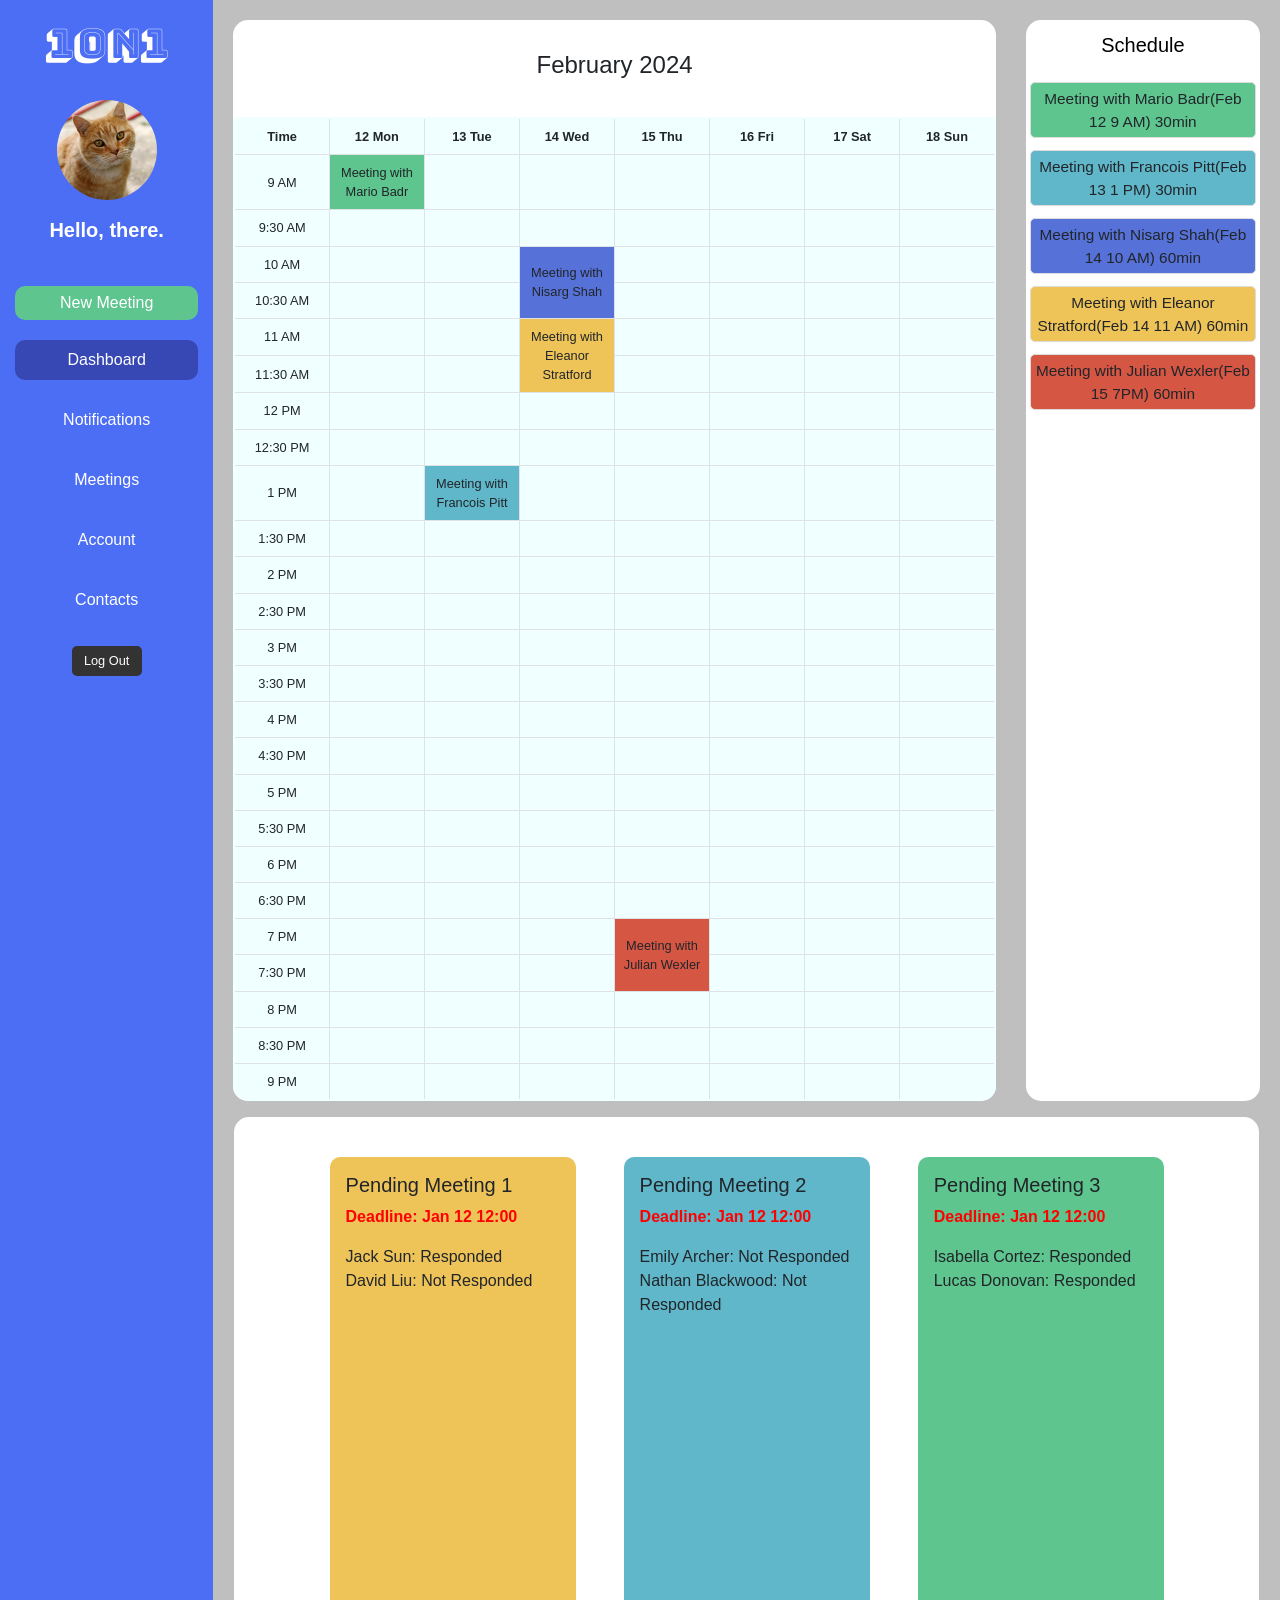
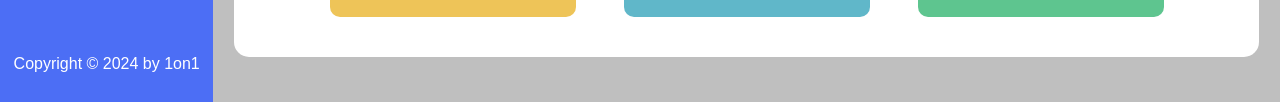
==== index.html @ 02c1569d "delete" ====
<!DOCTYPE html>
<html lang="en">
  <head>
    <meta charset="UTF-8" />
    <meta name="viewport" content="width=device-width, initial-scale=1.0" />
    <title>Dashboard</title>
    <link
      href="https://maxcdn.bootstrapcdn.com/bootstrap/4.5.2/css/bootstrap.min.css"
      rel="stylesheet"
    />
    <link
      rel="stylesheet"
      href="https://stackpath.bootstrapcdn.com/bootstrap/4.5.2/css/bootstrap.min.css"
    />
    <link
      rel="stylesheet"
      href="https://cdnjs.cloudflare.com/ajax/libs/font-awesome/6.0.0-beta3/css/all.min.css"
    />
    <link
      rel="stylesheet"
      href="https://fonts.googleapis.com/css?family=Bungee Shade"
    />
    <link rel="stylesheet" href="style.css" />
  </head>
  <body>
    <nav class="navbar top-bar top-bar-item">
      <div
        class="collapse navbar-collapse top-bar-item d-md-block"
        id="navbarSupportedContent"
      >
        <ul class="navbar-nav mr-auto top-bar-item">
          <li class="nav-item">
            <a class="nav-link top-bar-button toggle-sidebar-button"
              ><i class="fas fa-bars"></i
            ></a>
            <a class="nav-link top-bar-button toggle-schedule-button"
              >Schedule</a
            >
          </li>
        </ul>
      </div>
    </nav>
    <div class="container-fluid">
      <div class="row">
        <nav class="col-md-2 d-none d-md-block sidebar">
          <div class="logo-dashboard">
            <h1>1on1</h1>
          </div>
          <div class="sidebar-header">
            <img src="selva.jpg" alt="Profile" width="100" height="100" />
            <p>Hello, there.</p>
          </div>
          <ul class="nav flex-column">
            <li class="nav-item">
              <a
                class="nav-link new-meeting-btn green-color"
                href="new_meeting.html"
                >New Meeting</a
              >
            </li>
            <li class="nav-item">
              <a class="nav-link active" href="index.html">Dashboard</a>
            </li>
            <li class="nav-item">
              <a class="nav-link" href="notifications.html">Notifications</a>
            </li>
            <li class="nav-item">
              <a class="nav-link" href="meetings.html">Meetings</a>
            </li>
            <li class="nav-item">
              <a class="nav-link" href="account.html">Account</a>
            </li>
            <li class="nav-item">
              <a class="nav-link" href="contacts.html">Contacts</a>
            </li>
            <li class="nav-item">
              <a href="login.html" class="logout-button" role="button"
                >Log Out</a
              >
            </li>
          </ul>

          <footer class="sidebar-footer">
            <p>Copyright &copy; 2024 by 1on1</p>
          </footer>
        </nav>

        <div class="col-md-10 main-content">
          <div class="row flex-nowrap mb-3">
            <div class="col-md-9 col-12 d-flex flex-column">
              <div class="big-box">
                <!-- look here for calendar -->
                <div class="calendar-header mb-3">
                  <h4 id="month-year">February 2024</h4>
                </div>
                <table class="calendar-table">
                  <thead>
                    <tr>
                      <th>Time</th>
                      <th>12 Mon</th>
                      <th>13 Tue</th>
                      <th>14 Wed</th>
                      <th>15 Thu</th>
                      <th>16 Fri</th>
                      <th>17 Sat</th>
                      <th>18 Sun</th>
                    </tr>
                  </thead>
                  <tbody>
                    <tr>
                      <td class="time-cell" time="9 am">9 AM</td>
                      <td class="green-color">Meeting with Mario Badr</td>
                      <td class="e-cell"></td>
                      <td class="e-cell"></td>
                      <td class="e-cell"></td>
                      <td class="e-cell"></td>
                      <td class="e-cell"></td>
                      <td class="e-cell"></td>
                    </tr>
                    <tr>
                      <td class="time-cell" time="9:30 am">9:30 AM</td>
                      <td class="e-cell"></td>
                      <td class="e-cell"></td>
                      <td class="e-cell"></td>
                      <td class="e-cell"></td>
                      <td class="e-cell"></td>
                      <td class="e-cell"></td>
                      <td class="e-cell"></td>
                    </tr>
                    <tr>
                      <td class="time-cell" time="10 am">10 AM</td>
                      <td class="e-cell"></td>
                      <td class="e-cell"></td>
                      <td class="blue-color" rowspan="2">
                        Meeting with Nisarg Shah
                      </td>
                      <td class="e-cell"></td>
                      <td class="e-cell"></td>
                      <td class="e-cell"></td>
                      <td class="e-cell"></td>
                    </tr>
                    <tr>
                      <td class="time-cell" time="10:30 am">10:30 AM</td>
                      <td class="e-cell"></td>
                      <td class="e-cell"></td>
                      <!-- <td class="e-cell"></td> -->
                      <td class="e-cell"></td>
                      <td class="e-cell"></td>
                      <td class="e-cell"></td>
                    </tr>
                    <tr>
                      <td class="time-cell" time="11 am">11 AM</td>
                      <td class="e-cell"></td>
                      <td class="e-cell"></td>
                      <td class="gold-color" rowspan="2">
                        Meeting with Eleanor Stratford
                      </td>
                      <td class="e-cell"></td>
                      <td class="e-cell"></td>
                      <td class="e-cell"></td>
                      <td class="e-cell"></td>
                    </tr>
                    <tr>
                      <td class="time-cell" time="11:30 am">11:30 AM</td>
                      <td class="e-cell"></td>
                      <td class="e-cell"></td>
                      <!-- <td class="e-cell"></td> -->
                      <td class="e-cell"></td>
                      <td class="e-cell"></td>
                      <td class="e-cell"></td>
                      <td class="e-cell"></td>
                    </tr>
                    <tr>
                      <td class="time-cell" time="12 pm">12 PM</td>
                      <td class="e-cell"></td>
                      <td class="e-cell"></td>
                      <td class="e-cell"></td>
                      <td class="e-cell"></td>
                      <td class="e-cell"></td>
                      <td class="e-cell"></td>
                      <td class="e-cell"></td>
                    </tr>
                    <tr>
                      <td class="time-cell" time="12:30 pm">12:30 PM</td>
                      <td class="e-cell"></td>
                      <td class="e-cell"></td>
                      <td class="e-cell"></td>
                      <td class="e-cell"></td>
                      <td class="e-cell"></td>
                      <td class="e-cell"></td>
                      <td class="e-cell"></td>
                    </tr>
                    <tr>
                      <td class="time-cell" time="1 pm">1 PM</td>
                      <td class="e-cell"></td>
                      <td class="cyan-color">Meeting with Francois Pitt</td>
                      <td class="e-cell"></td>
                      <td class="e-cell"></td>
                      <td class="e-cell"></td>
                      <td class="e-cell"></td>
                      <td class="e-cell"></td>
                    </tr>
                    <tr>
                      <td class="time-cell" time="1:30 pm">1:30 PM</td>
                      <td class="e-cell"></td>
                      <td class="e-cell"></td>
                      <td class="e-cell"></td>
                      <td class="e-cell"></td>
                      <td class="e-cell"></td>
                      <td class="e-cell"></td>
                      <td class="e-cell"></td>
                    </tr>
                    <tr>
                      <td class="time-cell" time="2 pm">2 PM</td>
                      <td class="e-cell"></td>
                      <td class="e-cell"></td>
                      <td class="e-cell"></td>
                      <td class="e-cell"></td>
                      <td class="e-cell"></td>
                      <td class="e-cell"></td>
                      <td class="e-cell"></td>
                    </tr>
                    <tr>
                      <td class="time-cell" time="2:30 pm">2:30 PM</td>
                      <td class="e-cell"></td>
                      <td class="e-cell"></td>
                      <td class="e-cell"></td>
                      <td class="e-cell"></td>
                      <td class="e-cell"></td>
                      <td class="e-cell"></td>
                      <td class="e-cell"></td>
                    </tr>
                    <tr>
                      <td class="time-cell" time="3 pm">3 PM</td>
                      <td class="e-cell"></td>
                      <td class="e-cell"></td>
                      <td class="e-cell"></td>
                      <td class="e-cell"></td>
                      <td class="e-cell"></td>
                      <td class="e-cell"></td>
                      <td class="e-cell"></td>
                    </tr>
                    <tr>
                      <td class="time-cell" time="3:30 pm">3:30 PM</td>
                      <td class="e-cell"></td>
                      <td class="e-cell"></td>
                      <td class="e-cell"></td>
                      <td class="e-cell"></td>
                      <td class="e-cell"></td>
                      <td class="e-cell"></td>
                      <td class="e-cell"></td>
                    </tr>
                    <tr>
                      <td class="time-cell" time="4 pm">4 PM</td>
                      <td class="e-cell"></td>
                      <td class="e-cell"></td>
                      <td class="e-cell"></td>
                      <td class="e-cell"></td>
                      <td class="e-cell"></td>
                      <td class="e-cell"></td>
                      <td class="e-cell"></td>
                    </tr>
                    <tr>
                      <td class="time-cell" time="4:30 pm">4:30 PM</td>
                      <td class="e-cell"></td>
                      <td class="e-cell"></td>
                      <td class="e-cell"></td>
                      <td class="e-cell"></td>
                      <td class="e-cell"></td>
                      <td class="e-cell"></td>
                      <td class="e-cell"></td>
                    </tr>
                    <tr>
                      <td class="time-cell" time="5 pm">5 PM</td>
                      <td class="e-cell"></td>
                      <td class="e-cell"></td>
                      <td class="e-cell"></td>
                      <td class="e-cell"></td>
                      <td class="e-cell"></td>
                      <td class="e-cell"></td>
                      <td class="e-cell"></td>
                    </tr>
                    <tr>
                      <td class="time-cell" time="5:30 pm">5:30 PM</td>
                      <td class="e-cell"></td>
                      <td class="e-cell"></td>
                      <td class="e-cell"></td>
                      <td class="e-cell"></td>
                      <td class="e-cell"></td>
                      <td class="e-cell"></td>
                      <td class="e-cell"></td>
                    </tr>
                    <tr>
                      <td class="time-cell" time="6 pm">6 PM</td>
                      <td class="e-cell"></td>
                      <td class="e-cell"></td>
                      <td class="e-cell"></td>
                      <td class="e-cell"></td>
                      <td class="e-cell"></td>
                      <td class="e-cell"></td>
                      <td class="e-cell"></td>
                    </tr>
                    <tr>
                      <td class="time-cell" time="6:30 pm">6:30 PM</td>
                      <td class="e-cell"></td>
                      <td class="e-cell"></td>
                      <td class="e-cell"></td>
                      <td class="e-cell"></td>
                      <td class="e-cell"></td>
                      <td class="e-cell"></td>
                      <td class="e-cell"></td>
                    </tr>
                    <tr>
                      <td class="time-cell" time="7 pm">7 PM</td>
                      <td class="e-cell"></td>
                      <td class="e-cell"></td>
                      <td class="e-cell"></td>
                      <td class="red-color" rowspan="2">
                        Meeting with Julian Wexler
                      </td>
                      <td class="e-cell"></td>
                      <td class="e-cell"></td>
                      <td class="e-cell"></td>
                    </tr>
                    <tr>
                      <td class="time-cell" time="7:30 pm">7:30 PM</td>
                      <td class="e-cell"></td>
                      <td class="e-cell"></td>
                      <td class="e-cell"></td>
                      <!-- <td class="e-cell"></td> -->
                      <td class="e-cell"></td>
                      <td class="e-cell"></td>
                      <td class="e-cell"></td>
                    </tr>
                    <tr>
                      <td class="time-cell" time="8 pm">8 PM</td>
                      <td class="e-cell"></td>
                      <td class="e-cell"></td>
                      <td class="e-cell"></td>
                      <td class="e-cell"></td>
                      <td class="e-cell"></td>
                      <td class="e-cell"></td>
                      <td class="e-cell"></td>
                    </tr>
                    <tr>
                      <td class="time-cell" time="8:30 pm">8:30 PM</td>
                      <td class="e-cell"></td>
                      <td class="e-cell"></td>
                      <td class="e-cell"></td>
                      <td class="e-cell"></td>
                      <td class="e-cell"></td>
                      <td class="e-cell"></td>
                      <td class="e-cell"></td>
                    </tr>
                    <tr>
                      <td class="time-cell" time="9 pm">9 PM</td>
                      <td class="e-cell"></td>
                      <td class="e-cell"></td>
                      <td class="e-cell"></td>
                      <td class="e-cell"></td>
                      <td class="e-cell"></td>
                      <td class="e-cell"></td>
                      <td class="e-cell"></td>
                    </tr>
                  </tbody>
                </table>
              </div>
            </div>

            <div class="col-md-3 d-flex flex-column">
              <div class="schedule h-100">
                <div class="schedule-title">Schedule</div>
                <div class="event-container">
                  <div class="event green-color" mb-3 mt-3>
                    Meeting with Mario Badr(Feb 12 9 AM) 30min
                  </div>
                  <div class="event cyan-color" mb-3 mt-3>
                    Meeting with Francois Pitt(Feb 13 1 PM) 30min
                  </div>
                  <div class="event blue-color" mb-3 mt-3>
                    Meeting with Nisarg Shah(Feb 14 10 AM) 60min
                  </div>
                  <div class="event gold-color" mb-3 mt-3>
                    Meeting with Eleanor Stratford(Feb 14 11 AM) 60min
                  </div>
                  <div class="event red-color" mb-3 mt-3>
                    Meeting with Julian Wexler(Feb 15 7PM) 60min
                  </div>
                </div>
              </div>
            </div>
          </div>

          <div class="row">
            <div class="pending-meetings">
              <div class="row">
                <div class="col meeting gold-color" mb-3 mt-3>
                  <h5>Pending Meeting 1</h5>
                  <p class="ddl">Deadline: Jan 12 12:00</p>
                  <ul>
                    <li>Jack Sun: Responded</li>
                    <li>David Liu: Not Responded</li>
                  </ul>
                </div>
                <div class="col meeting cyan-color" mb-3 mt-3>
                  <h5>Pending Meeting 2</h5>
                  <p class="ddl">Deadline: Jan 12 12:00</p>
                  <ul>
                    <li>Emily Archer: Not Responded</li>
                    <li>Nathan Blackwood: Not Responded</li>
                  </ul>
                </div>
                <div class="col meeting green-color" mb-3 mt-3>
                  <h5>Pending Meeting 3</h5>
                  <p class="ddl">Deadline: Jan 12 12:00</p>
                  <ul>
                    <li>Isabella Cortez: Responded</li>
                    <li>Lucas Donovan: Responded</li>
                  </ul>
                </div>
              </div>
            </div>
          </div>
        </div>
      </div>
    </div>

    <script src="https://code.jquery.com/jquery-3.5.1.slim.min.js"></script>
    <script src="https://cdn.jsdelivr.net/npm/@popperjs/core@2.9.2/dist/umd/popper.min.js"></script>
    <script src="https://maxcdn.bootstrapcdn.com/bootstrap/4.5.2/js/bootstrap.min.js"></script>

    <script>
      $(document).ready(function () {
        $(".toggle-sidebar-button").click(function () {
          $(".sidebar").toggleClass("active");
          if ($(".schedule").hasClass("active")) {
            $(".schedule").removeClass("active");
          }
        });

        $(".toggle-schedule-button").click(function () {
          $(".schedule").toggleClass("active");
          if ($(".sidebar").hasClass("active")) {
            $(".sidebar").removeClass("active");
          }
        });
      });
    </script>
  </body>
</html>
---- style.css ----
body {
  padding-top: 0;
  margin: 0;
  height: 100%;
}

.container-fluid .row {
  height: 100%;
}

.sidebar {
  background-color: #4c6ef5;
  padding: 1.25rem 0;
  color: white;
  min-height: 100vh;
}

.custom-bg{
  background-color: #bfbfbf;
}

.top-bar {
  background-color: #4c6ef5 !important;
  position: fixed;
  top: 0;
  width: 100%;
  height: 40px;
  padding-top: 5px;
  z-index: 10000;
 overflow: unset !important;
}

h4{
  margin:1rem;
}


/* Apply similar styles to top-bar buttons */
.top-bar-button{
  float: left !important;
  color: white !important; /* Match text color */
  background-color: #4c6ef5; /* Match sidebar button background color */
  padding: 0.3125rem 1.25rem; /* Adjust padding to match sidebar */
  margin-right: 1.25rem; /* Provide some margin around the buttons */
  border-radius: 0.625rem; /* Match the border-radius for rounded corners */
  text-decoration: none; /* Remove underline from links */
  display: inline-block; /* Needed to apply padding and margin correctly */
}

.top-bar-button:hover{
  background-color: #6579f5; /* Slightly lighter color on hover, similar to sidebar behavior */
  text-decoration: none; /* Ensure no underline on hover */
}

.fa-bars {
  color: white;
  font-size: 20px !important;
}

.sidebar .nav-link {
  color: white;
  margin: 0.625rem 0.9375rem;
  border-radius: 0.625rem;
}

.sidebar .nav-link:hover {
  background-color: #6579f5;
}

.active {
  background-color: #3748b5;
}

.logo-dashboard {
  text-align: center;
  font-family: "Bungee Shade";

  margin-bottom: 2rem;
}

.logo {
  text-align: center;
  font-family: "Bungee Shade";
  margin-top: 3rem;
  margin-bottom: 3rem;
}

.container {
  margin-top: 5rem;
}

.sidebar-header {
  text-align: center;
  padding-bottom: 0.9375rem;
  font-size: 1.25rem;
  font-weight: bold;
  color: #ffffff !important;
}

.sidebar img {
  border-radius: 50%;
  margin-bottom: 0.9375rem;
}

.logout-button {
  background-color: #333;
  color: white;
  border: none;
  padding: 0.2rem 0.5rem;
  border-radius: 0.3125rem;
  font-size: 0.8rem;
  text-align: center;
  width: 70px;
  height: 30px;
  display: flex;
  justify-content: center;
  align-items: center;
  margin: 1rem auto 0 auto;
}

.nav-item {
  text-align: center;
}

.sidebar .nav {
  flex-grow: 1;
  display: flex;
  flex-direction: column;
}

.sidebar-footer {
  position: absolute;
  bottom: 0;
  left: 0;
  width: 100%;
  text-align: center;
  padding: 0.625rem 0;
  background-color: #4c6ef5;
}

.new-meeting-btn {
  display: flex;
  justify-content: center;
  align-items: center;
  color: black;
  padding: 0.3125rem 1.25rem;
  border-radius: 1.25rem;
  text-decoration: none;
}

.main-content {
  background-color: #bfbfbf;
  padding: 1.25rem;
  display: flex;
  flex-direction: column;
  align-items: stretch;
  min-height: 0;
}

.big-box {
  background-color: white;
  flex-grow: 1;
  flex-direction: column;
  border-radius: 0.9375rem;
  align-items: center;
  display: flex;
  overflow-y: auto;
  justify-content: center;
}
/*  */
.calendar-table th,
.calendar-table td {
  text-align: center;
  border: 1px solid #dee2e6;
  padding: 8px;
  cursor: pointer;
  word-wrap: break-word;
  font-size: 80%;
}

.calendar-table {
  border: 2px solid #000000; /* Adjust the color and thickness as needed */
  border-radius: 0.25rem; /* Adjust the corner radius as needed */
  margin-top: 5px; /* This adds space above the calendar */
  overflow: hidden; /* This ensures the rounded corners are respected by child elements */
  table-layout: fixed;
  width: 100%;
  background-color: azure;
}

.calendar-header {
  padding-top: 15px; /* Add some padding inside the header */
  border-radius: 0.25rem; /* Adjust the corner radius as needed */
  display: flex;
  justify-content: space-between;
  align-items: center;
}

.schedule {
  background-color: white;
  border-radius: 0.9375rem;
}

.suggest{
  background-color: black;
  border-radius: 0.9375rem;
}


.account {
  width: 100%;
  height: 100%;
  background-color: white;
  border-radius: 0.9375rem;
}

.form-group-pic {
  display: flex; /* Use flexbox to align items */
  flex-direction: column; /* Stack them vertically */
  align-items: center; /* Center-align the flex items */
  justify-content: center; /* Center-align the flex container */
  margin: auto; /* Center the entire container */
  width: 100%; /* Use the full width to center content within the parent */
}

.profile-pic {
  width: 300px; /* Set the width of the image */
  height: 300px; /* Set the height of the image */
  border-radius: 50%; /* Make it round */
  margin-bottom: 1rem; /* Add some space below the image */
  object-fit: cover; /* Ensure the image covers the area without stretching */
}

.profile-pic-label {
  position: relative;
  display: inline-block;
  cursor: pointer;
}

.profile-pic-label:hover .profile-pic {
  opacity: 0.5; /* Dim the image on hover */
}

.change-text {
  position: absolute;
  top: 50%;
  left: 50%;
  transform: translate(-50%, -50%);
  color: white;
  visibility: hidden;
  opacity: 0;
  transition: opacity 0.2s, visibility 0.2s;
}

.profile-pic-label:hover .change-text {
  visibility: visible;
  opacity: 1;
}

.d-none {
  display: none; /* Hide the file input */
}

.card {
  border-radius: 0.9375rem;
  cursor: pointer;
}

.rounded {
  border-radius: 0.9375rem;
}

.pending-meetings {
  height: 60vh;

  background-color: white;
  margin: 0 1rem 1.5625rem 1rem;
  border-radius: 0.9375rem;
  display: flex;
  flex-grow: 1;
  flex-wrap: wrap;
  justify-content: space-around;
  padding: 1rem;
  gap: 1rem;
}

.event {
  font-size: clamp(12px, 1.2vw, 20px);
  background-color: green;
  margin: 0.75rem 0.25rem;
  padding: 0.25rem;
  text-align: center;
  border: 0.1rem solid #ddd;
  border-radius: 5px;
  flex-grow: 1;
  max-height: 20%;
}

.schedule-title {
  text-align: center;
  font-size: 1.25rem;
  padding: 10px;
  color: black;
  border-top-left-radius: 5px;
  border-top-right-radius: 5px;
}

.meeting {
  display: inline-block;
  margin: 1.5rem 1.5rem 1.5rem 1.5rem;
  padding: 1rem;
  border-radius: 10px;
}

.meeting ul {
  list-style-type: none;
  padding: 0;
  margin: 0;
}

.meeting ul li {
  font-size: 16px;
  padding: 0;
  margin: 0;
}

.meeting h5 {
  margin-top: 0;
}

.fa-eye {
  margin-top: 0.25rem;
  margin-right: 0.25rem;
}

.ddl {
  color: red;
  font-weight: bold;
}

.green-color {
  background-color: #5ec58f;
}

.cyan-color {
  background-color: #60b7c9;
}

.blue-color {
  background-color: #5672d8;
}

.gold-color {
  background-color: #eec458;
}

.red-color {
  background-color: #d65644;
}

@media (min-width: 768px) {
  .toggle-schedule-button {
    display: none !important;
  }
  .top-bar-item {
    display: none !important;
  }
}
@media (max-width: 767px) {
  .pending-meetings {
    min-height: 600px;
  }
}

@media (max-width: 767px) {
  body {
    padding-top: 40px;
  }

  .sidebar.active {
    display: block !important; /* Show the sidebar */
    position: fixed; /* Position fixed to stay in place during scroll */
    top: 0;
    left: 0;
    width: 100%; /* Full width */
    height: 100%; /* Full screen height */
    overflow-y: auto; /* Enable scrolling */
    background-color: #4c6ef5; /* Sidebar background color */
    z-index: 1001; /* Ensure it's above other content */
    padding-top: 40px; /* Adjust based on your top bar height */
  }

  .top-bar-item {
    display: flex !important;
  }

  .sidebar {
    display: none;
    top: 0;
    left: 0;
    width: 100%;
    height: 100%;
    background-color: rgba(0, 0, 0);
    z-index: 1001;
    justify-content: center;
    align-items: center;
    max-width: 100%;
    max-height: 100%;
  }

  .schedule {
    display: none;
    position: fixed;
    top: 0;
    left: 0;
    width: 100%;
    height: 100%;
    background-color: rgba(0, 0, 0, 0.8);
    z-index: 1000;
    justify-content: center !important;
    align-items: center;
    max-width: 100%;
    max-height: 80%;
  }

  .schedule.active {
    display: flex !important;
  }

  .pending-meetings {
    width: 100%;
    margin-left: 0;
    margin-right: 0;
  }

  .toggle-schedule-button {
    display: flex !important;
  }
  .schedule-title {
    display: none;
  }
  .pending-meetings {
    flex-direction: column;
    align-items: stretch;
  }
  .meeting {
    max-width: calc(75% - 2rem);
    margin: 0.75rem;
  }
  .event {
    font-size: 3.5vw;
  }
}
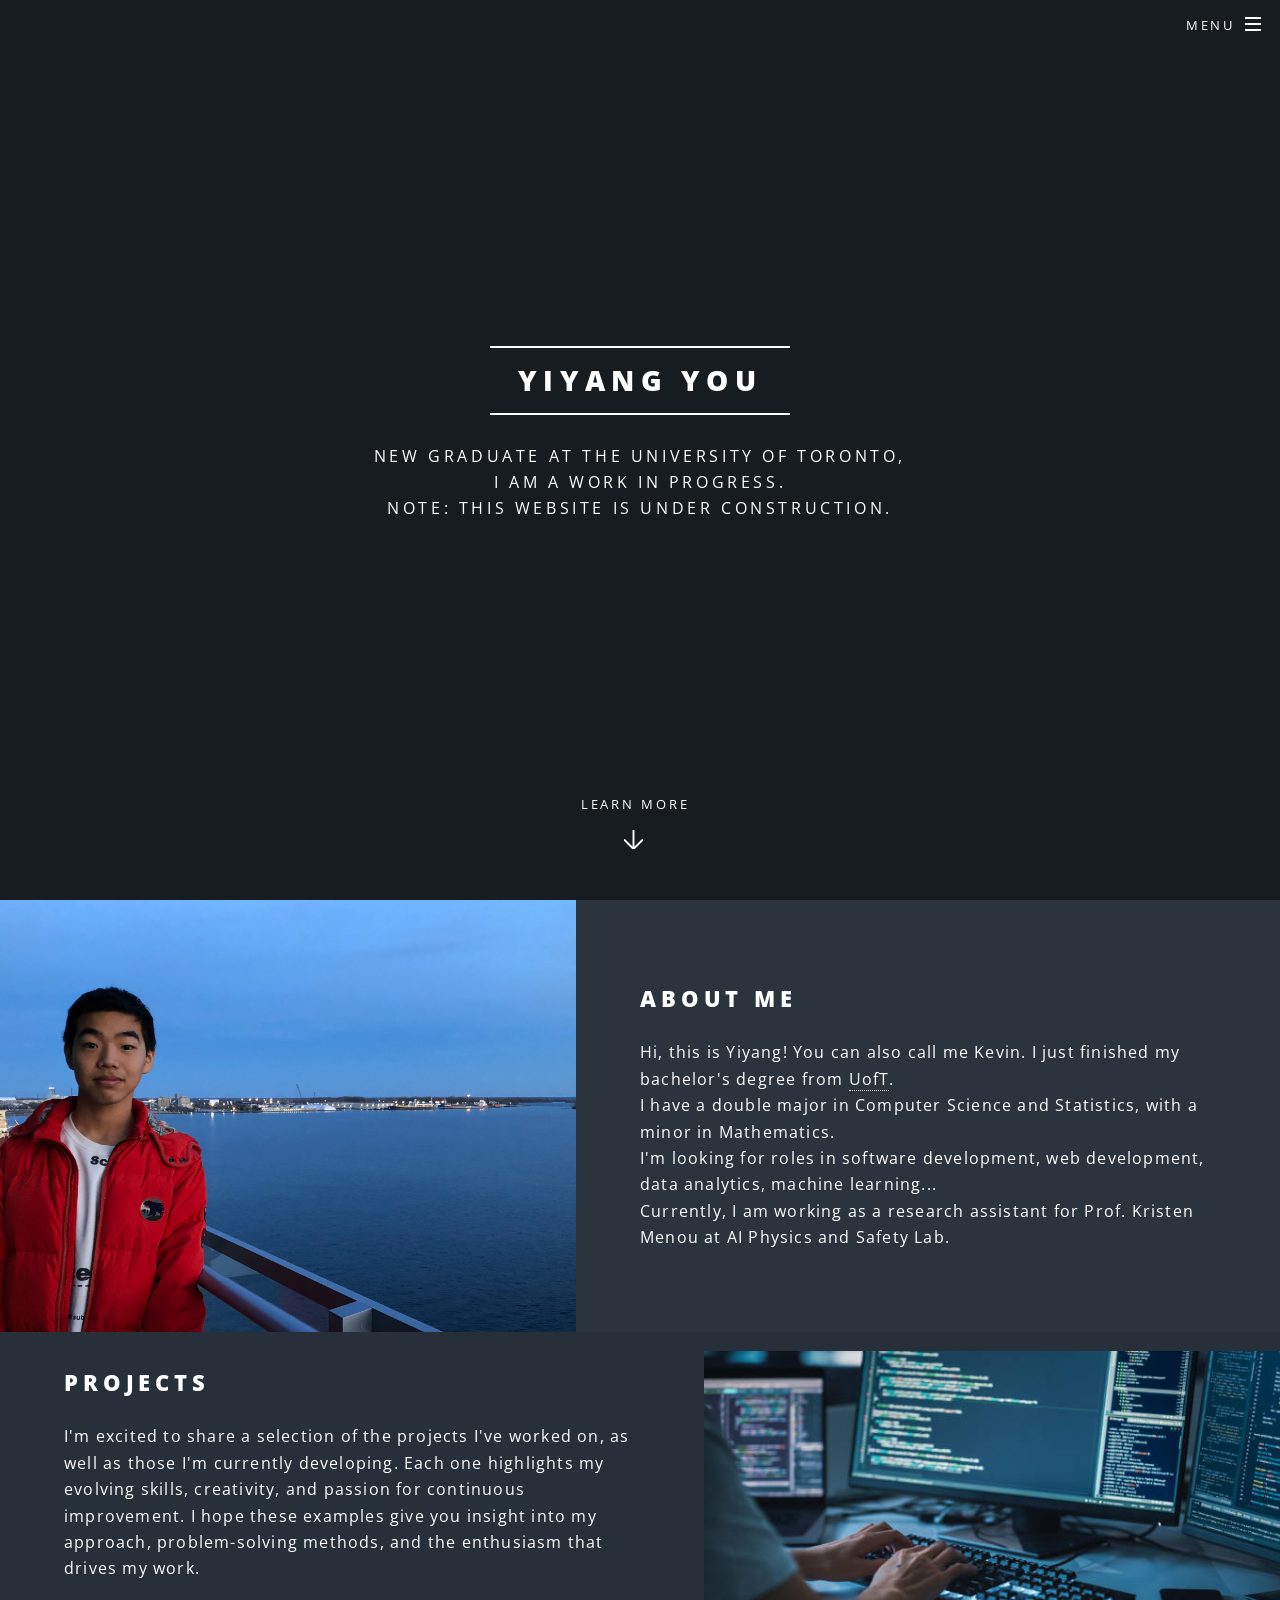
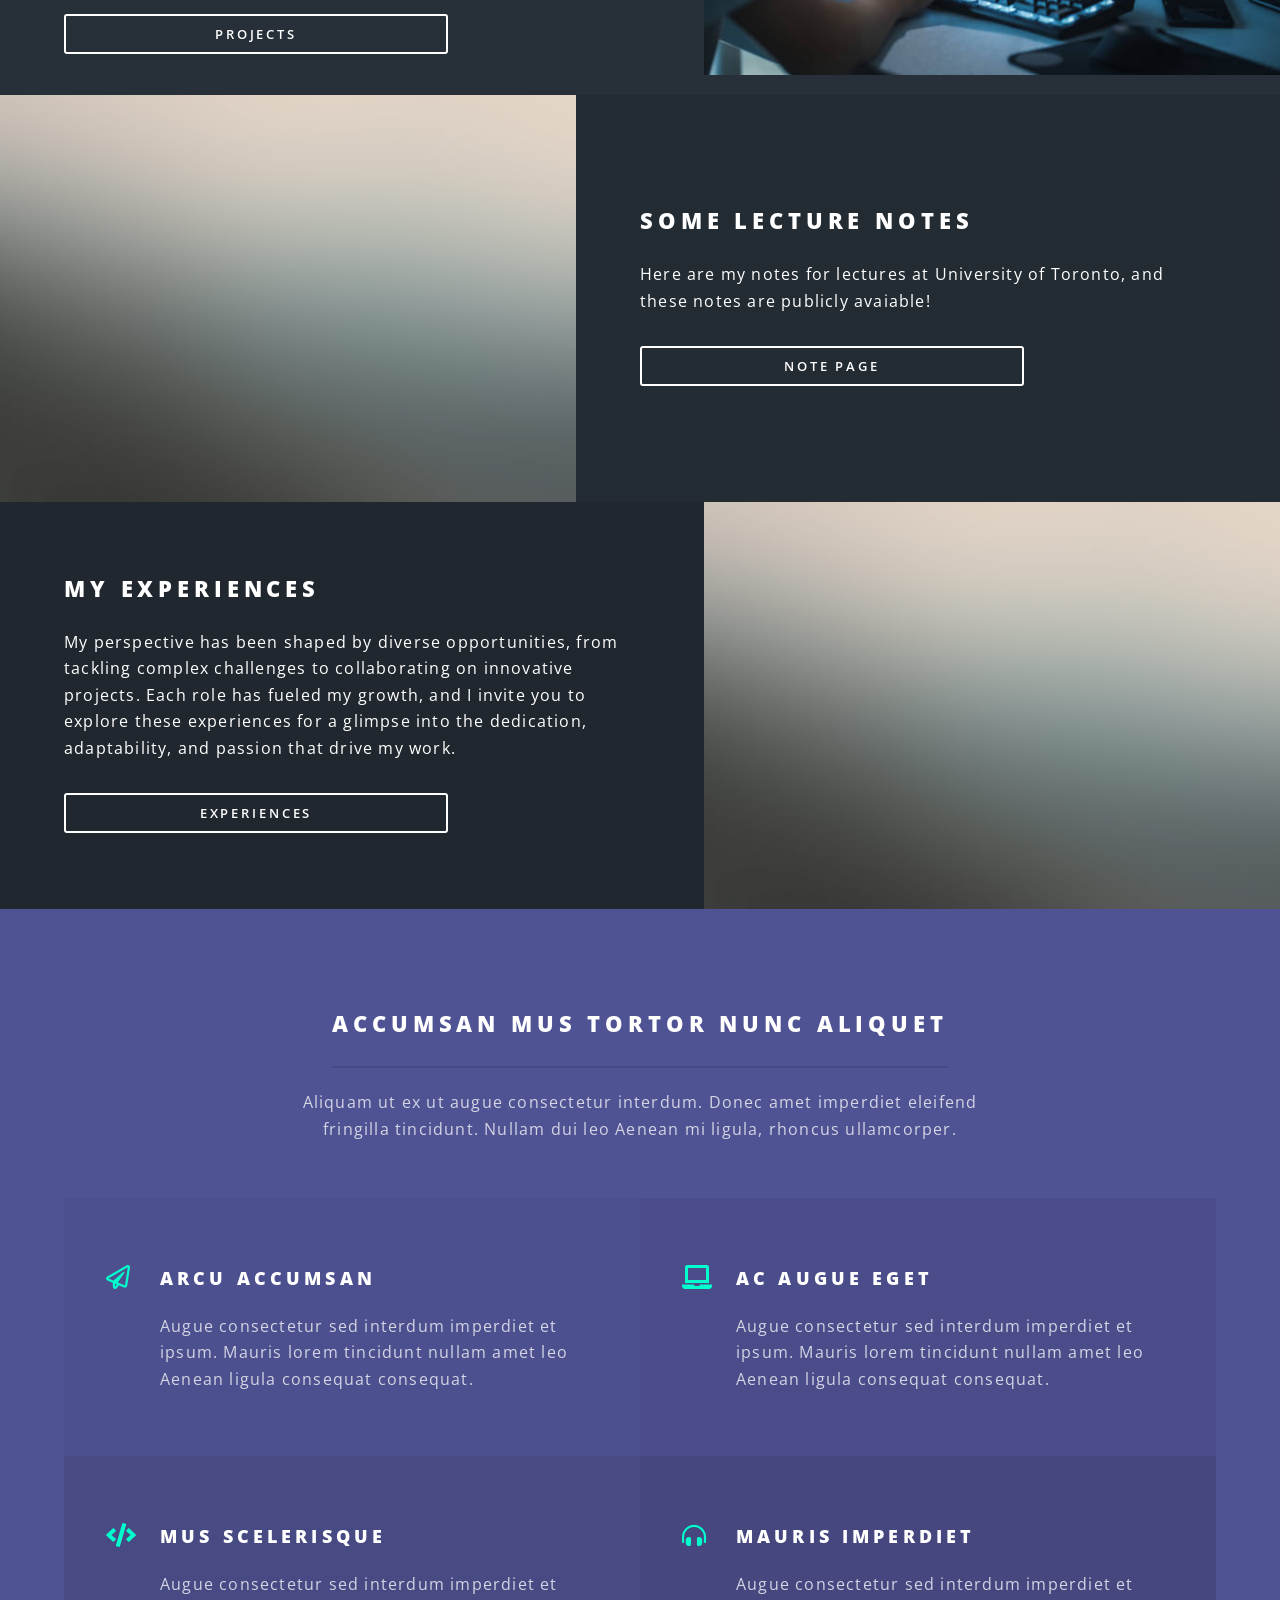
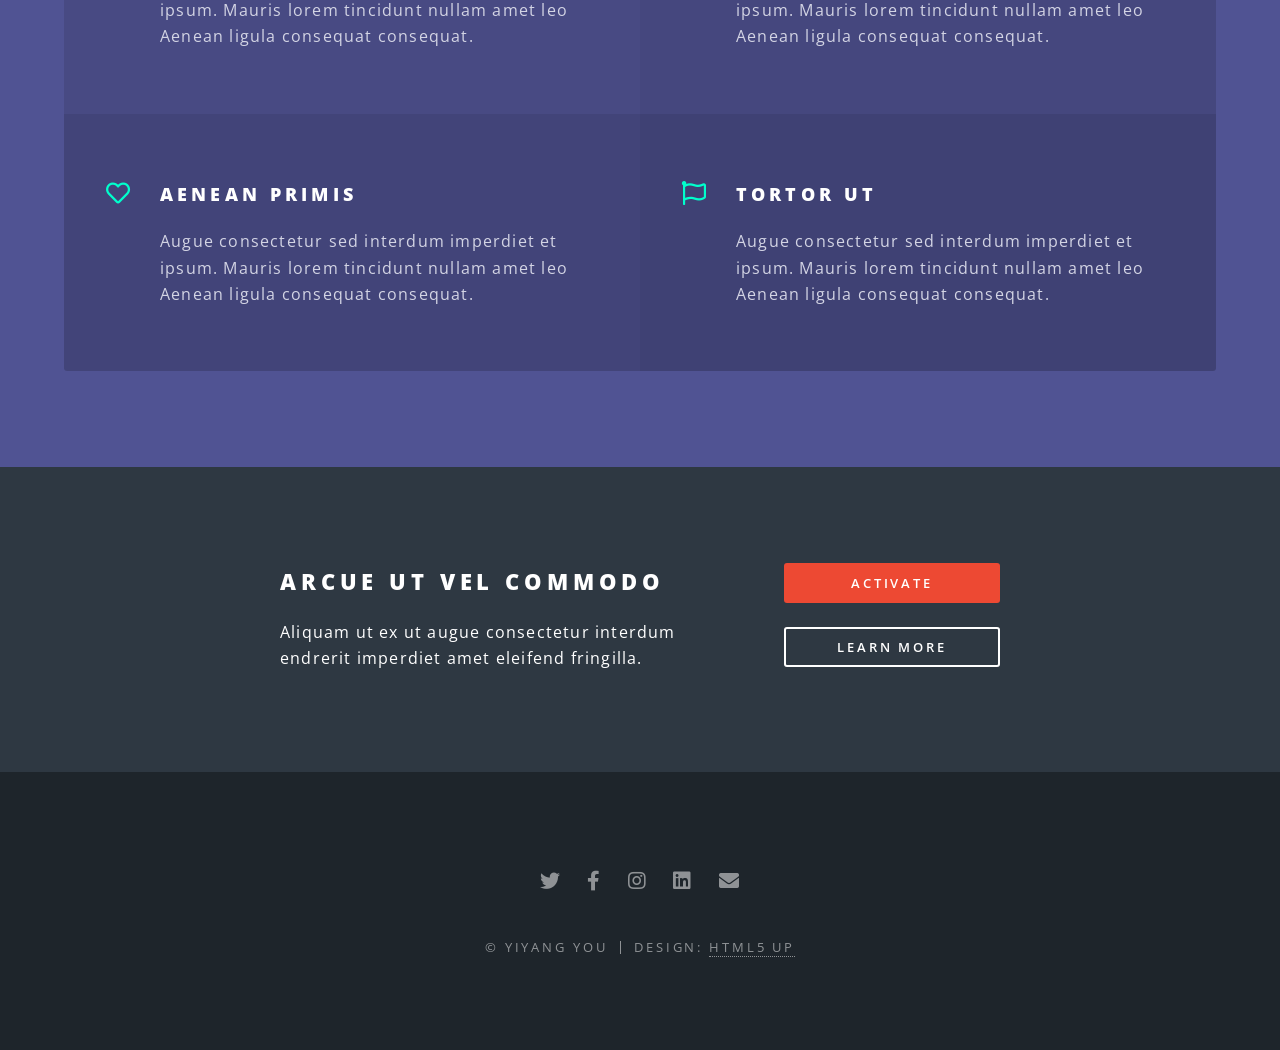
==== commit a946b3bf: "update" ====
--- a/index.html
+++ b/index.html
@@ -1,450 +1,176 @@
-<!DOCTYPE html>
-<html lang="en">
-  <head>
-    <meta charset="UTF-8" />
-    <meta name="viewport" content="width=device-width, initial-scale=1.0" />
-    <title>Dashboard</title>
-    <link
-      href="https://maxcdn.bootstrapcdn.com/bootstrap/4.5.2/css/bootstrap.min.css"
-      rel="stylesheet"
-    />
-    <link
-      rel="stylesheet"
-      href="https://stackpath.bootstrapcdn.com/bootstrap/4.5.2/css/bootstrap.min.css"
-    />
-    <link
-      rel="stylesheet"
-      href="https://cdnjs.cloudflare.com/ajax/libs/font-awesome/6.0.0-beta3/css/all.min.css"
-    />
-    <link
-      rel="stylesheet"
-      href="https://fonts.googleapis.com/css?family=Bungee Shade"
-    />
-    <link rel="stylesheet" href="style.css" />
-  </head>
-  <body>
-    <nav class="navbar top-bar top-bar-item">
-      <div
-        class="collapse navbar-collapse top-bar-item d-md-block"
-        id="navbarSupportedContent"
-      >
-        <ul class="navbar-nav mr-auto top-bar-item">
-          <li class="nav-item">
-            <a class="nav-link top-bar-button toggle-sidebar-button"
-              ><i class="fas fa-bars"></i
-            ></a>
-            <a class="nav-link top-bar-button toggle-schedule-button"
-              >Schedule</a
-            >
-          </li>
-        </ul>
-      </div>
-    </nav>
-    <div class="container-fluid">
-      <div class="row">
-        <nav class="col-md-2 d-none d-md-block sidebar">
-          <div class="logo-dashboard">
-            <h1>1on1</h1>
-          </div>
-          <div class="sidebar-header">
-            <img src="selva.jpg" alt="Profile" width="100" height="100" />
-            <p>Hello, there.</p>
-          </div>
-          <ul class="nav flex-column">
-            <li class="nav-item">
-              <a
-                class="nav-link new-meeting-btn green-color"
-                href="new_meeting.html"
-                >New Meeting</a
-              >
-            </li>
-            <li class="nav-item">
-              <a class="nav-link active" href="index.html">Dashboard</a>
-            </li>
-            <li class="nav-item">
-              <a class="nav-link" href="notifications.html">Notifications</a>
-            </li>
-            <li class="nav-item">
-              <a class="nav-link" href="meetings.html">Meetings</a>
-            </li>
-            <li class="nav-item">
-              <a class="nav-link" href="account.html">Account</a>
-            </li>
-            <li class="nav-item">
-              <a class="nav-link" href="contacts.html">Contacts</a>
-            </li>
-            <li class="nav-item">
-              <a href="login.html" class="logout-button" role="button"
-                >Log Out</a
-              >
-            </li>
-          </ul>
+<!DOCTYPE HTML>
+<!--
+	Spectral by HTML5 UP
+	html5up.net | @ajlkn
+	Free for personal and commercial use under the CCA 3.0 license (html5up.net/license)
+-->
+<html>
+	<head>
+		<title>Yiyang You</title>
+		<meta charset="utf-8" />
+		<meta name="viewport" content="width=device-width, initial-scale=1, user-scalable=no" />
+		<link rel="stylesheet" href="assets/css/main.css" />
+		<noscript><link rel="stylesheet" href="assets/css/noscript.css" /></noscript>
+	</head>
+	<body class="landing is-preload">
 
-          <footer class="sidebar-footer">
-            <p>Copyright &copy; 2024 by 1on1</p>
-          </footer>
-        </nav>
+		<!-- Page Wrapper -->
+			<div id="page-wrapper">
 
-        <div class="col-md-10 main-content">
-          <div class="row flex-nowrap mb-3">
-            <div class="col-md-9 col-12 d-flex flex-column">
-              <div class="big-box">
-                <!-- look here for calendar -->
-                <div class="calendar-header mb-3">
-                  <h4 id="month-year">February 2024</h4>
-                </div>
-                <table class="calendar-table">
-                  <thead>
-                    <tr>
-                      <th>Time</th>
-                      <th>12 Mon</th>
-                      <th>13 Tue</th>
-                      <th>14 Wed</th>
-                      <th>15 Thu</th>
-                      <th>16 Fri</th>
-                      <th>17 Sat</th>
-                      <th>18 Sun</th>
-                    </tr>
-                  </thead>
-                  <tbody>
-                    <tr>
-                      <td class="time-cell" time="9 am">9 AM</td>
-                      <td class="green-color">Meeting with Mario Badr</td>
-                      <td class="e-cell"></td>
-                      <td class="e-cell"></td>
-                      <td class="e-cell"></td>
-                      <td class="e-cell"></td>
-                      <td class="e-cell"></td>
-                      <td class="e-cell"></td>
-                    </tr>
-                    <tr>
-                      <td class="time-cell" time="9:30 am">9:30 AM</td>
-                      <td class="e-cell"></td>
-                      <td class="e-cell"></td>
-                      <td class="e-cell"></td>
-                      <td class="e-cell"></td>
-                      <td class="e-cell"></td>
-                      <td class="e-cell"></td>
-                      <td class="e-cell"></td>
-                    </tr>
-                    <tr>
-                      <td class="time-cell" time="10 am">10 AM</td>
-                      <td class="e-cell"></td>
-                      <td class="e-cell"></td>
-                      <td class="blue-color" rowspan="2">
-                        Meeting with Nisarg Shah
-                      </td>
-                      <td class="e-cell"></td>
-                      <td class="e-cell"></td>
-                      <td class="e-cell"></td>
-                      <td class="e-cell"></td>
-                    </tr>
-                    <tr>
-                      <td class="time-cell" time="10:30 am">10:30 AM</td>
-                      <td class="e-cell"></td>
-                      <td class="e-cell"></td>
-                      <!-- <td class="e-cell"></td> -->
-                      <td class="e-cell"></td>
-                      <td class="e-cell"></td>
-                      <td class="e-cell"></td>
-                    </tr>
-                    <tr>
-                      <td class="time-cell" time="11 am">11 AM</td>
-                      <td class="e-cell"></td>
-                      <td class="e-cell"></td>
-                      <td class="gold-color" rowspan="2">
-                        Meeting with Eleanor Stratford
-                      </td>
-                      <td class="e-cell"></td>
-                      <td class="e-cell"></td>
-                      <td class="e-cell"></td>
-                      <td class="e-cell"></td>
-                    </tr>
-                    <tr>
-                      <td class="time-cell" time="11:30 am">11:30 AM</td>
-                      <td class="e-cell"></td>
-                      <td class="e-cell"></td>
-                      <!-- <td class="e-cell"></td> -->
-                      <td class="e-cell"></td>
-                      <td class="e-cell"></td>
-                      <td class="e-cell"></td>
-                      <td class="e-cell"></td>
-                    </tr>
-                    <tr>
-                      <td class="time-cell" time="12 pm">12 PM</td>
-                      <td class="e-cell"></td>
-                      <td class="e-cell"></td>
-                      <td class="e-cell"></td>
-                      <td class="e-cell"></td>
-                      <td class="e-cell"></td>
-                      <td class="e-cell"></td>
-                      <td class="e-cell"></td>
-                    </tr>
-                    <tr>
-                      <td class="time-cell" time="12:30 pm">12:30 PM</td>
-                      <td class="e-cell"></td>
-                      <td class="e-cell"></td>
-                      <td class="e-cell"></td>
-                      <td class="e-cell"></td>
-                      <td class="e-cell"></td>
-                      <td class="e-cell"></td>
-                      <td class="e-cell"></td>
-                    </tr>
-                    <tr>
-                      <td class="time-cell" time="1 pm">1 PM</td>
-                      <td class="e-cell"></td>
-                      <td class="cyan-color">Meeting with Francois Pitt</td>
-                      <td class="e-cell"></td>
-                      <td class="e-cell"></td>
-                      <td class="e-cell"></td>
-                      <td class="e-cell"></td>
-                      <td class="e-cell"></td>
-                    </tr>
-                    <tr>
-                      <td class="time-cell" time="1:30 pm">1:30 PM</td>
-                      <td class="e-cell"></td>
-                      <td class="e-cell"></td>
-                      <td class="e-cell"></td>
-                      <td class="e-cell"></td>
-                      <td class="e-cell"></td>
-                      <td class="e-cell"></td>
-                      <td class="e-cell"></td>
-                    </tr>
-                    <tr>
-                      <td class="time-cell" time="2 pm">2 PM</td>
-                      <td class="e-cell"></td>
-                      <td class="e-cell"></td>
-                      <td class="e-cell"></td>
-                      <td class="e-cell"></td>
-                      <td class="e-cell"></td>
-                      <td class="e-cell"></td>
-                      <td class="e-cell"></td>
-                    </tr>
-                    <tr>
-                      <td class="time-cell" time="2:30 pm">2:30 PM</td>
-                      <td class="e-cell"></td>
-                      <td class="e-cell"></td>
-                      <td class="e-cell"></td>
-                      <td class="e-cell"></td>
-                      <td class="e-cell"></td>
-                      <td class="e-cell"></td>
-                      <td class="e-cell"></td>
-                    </tr>
-                    <tr>
-                      <td class="time-cell" time="3 pm">3 PM</td>
-                      <td class="e-cell"></td>
-                      <td class="e-cell"></td>
-                      <td class="e-cell"></td>
-                      <td class="e-cell"></td>
-                      <td class="e-cell"></td>
-                      <td class="e-cell"></td>
-                      <td class="e-cell"></td>
-                    </tr>
-                    <tr>
-                      <td class="time-cell" time="3:30 pm">3:30 PM</td>
-                      <td class="e-cell"></td>
-                      <td class="e-cell"></td>
-                      <td class="e-cell"></td>
-                      <td class="e-cell"></td>
-                      <td class="e-cell"></td>
-                      <td class="e-cell"></td>
-                      <td class="e-cell"></td>
-                    </tr>
-                    <tr>
-                      <td class="time-cell" time="4 pm">4 PM</td>
-                      <td class="e-cell"></td>
-                      <td class="e-cell"></td>
-                      <td class="e-cell"></td>
-                      <td class="e-cell"></td>
-                      <td class="e-cell"></td>
-                      <td class="e-cell"></td>
-                      <td class="e-cell"></td>
-                    </tr>
-                    <tr>
-                      <td class="time-cell" time="4:30 pm">4:30 PM</td>
-                      <td class="e-cell"></td>
-                      <td class="e-cell"></td>
-                      <td class="e-cell"></td>
-                      <td class="e-cell"></td>
-                      <td class="e-cell"></td>
-                      <td class="e-cell"></td>
-                      <td class="e-cell"></td>
-                    </tr>
-                    <tr>
-                      <td class="time-cell" time="5 pm">5 PM</td>
-                      <td class="e-cell"></td>
-                      <td class="e-cell"></td>
-                      <td class="e-cell"></td>
-                      <td class="e-cell"></td>
-                      <td class="e-cell"></td>
-                      <td class="e-cell"></td>
-                      <td class="e-cell"></td>
-                    </tr>
-                    <tr>
-                      <td class="time-cell" time="5:30 pm">5:30 PM</td>
-                      <td class="e-cell"></td>
-                      <td class="e-cell"></td>
-                      <td class="e-cell"></td>
-                      <td class="e-cell"></td>
-                      <td class="e-cell"></td>
-                      <td class="e-cell"></td>
-                      <td class="e-cell"></td>
-                    </tr>
-                    <tr>
-                      <td class="time-cell" time="6 pm">6 PM</td>
-                      <td class="e-cell"></td>
-                      <td class="e-cell"></td>
-                      <td class="e-cell"></td>
-                      <td class="e-cell"></td>
-                      <td class="e-cell"></td>
-                      <td class="e-cell"></td>
-                      <td class="e-cell"></td>
-                    </tr>
-                    <tr>
-                      <td class="time-cell" time="6:30 pm">6:30 PM</td>
-                      <td class="e-cell"></td>
-                      <td class="e-cell"></td>
-                      <td class="e-cell"></td>
-                      <td class="e-cell"></td>
-                      <td class="e-cell"></td>
-                      <td class="e-cell"></td>
-                      <td class="e-cell"></td>
-                    </tr>
-                    <tr>
-                      <td class="time-cell" time="7 pm">7 PM</td>
-                      <td class="e-cell"></td>
-                      <td class="e-cell"></td>
-                      <td class="e-cell"></td>
-                      <td class="red-color" rowspan="2">
-                        Meeting with Julian Wexler
-                      </td>
-                      <td class="e-cell"></td>
-                      <td class="e-cell"></td>
-                      <td class="e-cell"></td>
-                    </tr>
-                    <tr>
-                      <td class="time-cell" time="7:30 pm">7:30 PM</td>
-                      <td class="e-cell"></td>
-                      <td class="e-cell"></td>
-                      <td class="e-cell"></td>
-                      <!-- <td class="e-cell"></td> -->
-                      <td class="e-cell"></td>
-                      <td class="e-cell"></td>
-                      <td class="e-cell"></td>
-                    </tr>
-                    <tr>
-                      <td class="time-cell" time="8 pm">8 PM</td>
-                      <td class="e-cell"></td>
-                      <td class="e-cell"></td>
-                      <td class="e-cell"></td>
-                      <td class="e-cell"></td>
-                      <td class="e-cell"></td>
-                      <td class="e-cell"></td>
-                      <td class="e-cell"></td>
-                    </tr>
-                    <tr>
-                      <td class="time-cell" time="8:30 pm">8:30 PM</td>
-                      <td class="e-cell"></td>
-                      <td class="e-cell"></td>
-                      <td class="e-cell"></td>
-                      <td class="e-cell"></td>
-                      <td class="e-cell"></td>
-                      <td class="e-cell"></td>
-                      <td class="e-cell"></td>
-                    </tr>
-                    <tr>
-                      <td class="time-cell" time="9 pm">9 PM</td>
-                      <td class="e-cell"></td>
-                      <td class="e-cell"></td>
-                      <td class="e-cell"></td>
-                      <td class="e-cell"></td>
-                      <td class="e-cell"></td>
-                      <td class="e-cell"></td>
-                      <td class="e-cell"></td>
-                    </tr>
-                  </tbody>
-                </table>
-              </div>
-            </div>
+				<!-- Header -->
+					<header id="header" class="alt">
+						<h1><a href="index.html">Yiyang You</a></h1>
+						<nav id="nav">
+							<ul>
+								<li class="special">
+									<a href="#menu" class="menuToggle"><span>Menu</span></a>
+									<div id="menu">
+										<ul>
+											<li><a href="index.html">Home</a></li>
+											<li><a href="projects.html">Projects</a></li>
+											<li><a href="note_page.html">Lecture Notes</a></li>
+											<li><a href="experiences.html">Experiences</a></li>
+										</ul>
+									</div>
+								</li>
+							</ul>
+						</nav>
+					</header>
 
-            <div class="col-md-3 d-flex flex-column">
-              <div class="schedule h-100">
-                <div class="schedule-title">Schedule</div>
-                <div class="event-container">
-                  <div class="event green-color" mb-3 mt-3>
-                    Meeting with Mario Badr(Feb 12 9 AM) 30min
-                  </div>
-                  <div class="event cyan-color" mb-3 mt-3>
-                    Meeting with Francois Pitt(Feb 13 1 PM) 30min
-                  </div>
-                  <div class="event blue-color" mb-3 mt-3>
-                    Meeting with Nisarg Shah(Feb 14 10 AM) 60min
-                  </div>
-                  <div class="event gold-color" mb-3 mt-3>
-                    Meeting with Eleanor Stratford(Feb 14 11 AM) 60min
-                  </div>
-                  <div class="event red-color" mb-3 mt-3>
-                    Meeting with Julian Wexler(Feb 15 7PM) 60min
-                  </div>
-                </div>
-              </div>
-            </div>
-          </div>
+				<!-- Banner -->
+					<section id="banner">
+						<div class="inner">
+							<h2>Yiyang You</h2>
+							<p>New Graduate At The University of Toronto,<br />
+							I am a work in progress. <br />
+							NOTE: This website is under construction.
+							</p>
+						</div>
+						<a href="#one" class="more scrolly">Learn More</a>
+					</section>
 
-          <div class="row">
-            <div class="pending-meetings">
-              <div class="row">
-                <div class="col meeting gold-color" mb-3 mt-3>
-                  <h5>Pending Meeting 1</h5>
-                  <p class="ddl">Deadline: Jan 12 12:00</p>
-                  <ul>
-                    <li>Jack Sun: Responded</li>
-                    <li>David Liu: Not Responded</li>
-                  </ul>
-                </div>
-                <div class="col meeting cyan-color" mb-3 mt-3>
-                  <h5>Pending Meeting 2</h5>
-                  <p class="ddl">Deadline: Jan 12 12:00</p>
-                  <ul>
-                    <li>Emily Archer: Not Responded</li>
-                    <li>Nathan Blackwood: Not Responded</li>
-                  </ul>
-                </div>
-                <div class="col meeting green-color" mb-3 mt-3>
-                  <h5>Pending Meeting 3</h5>
-                  <p class="ddl">Deadline: Jan 12 12:00</p>
-                  <ul>
-                    <li>Isabella Cortez: Responded</li>
-                    <li>Lucas Donovan: Responded</li>
-                  </ul>
-                </div>
-              </div>
-            </div>
-          </div>
-        </div>
-      </div>
-    </div>
+					<section id="two" class="wrapper alt style2">
+						<section class="spotlight">
+							<div class="image"><img src="images/self.jpg" alt="" /></div>
+							<div class="content">
+								<h2>About Me</h2>
+								<p>Hi, this is Yiyang! You can also call me Kevin. I just finished my bachelor's degree from <a href="https://www.utoronto.ca/">UofT</a>.
+								<br />
+								I have a double major in Computer Science and Statistics, with a minor in Mathematics.
+								<br />
+								I'm looking for roles in software development, web development, data analytics, machine learning...
+								<br />
+								Currently, I am working as a research assistant for Prof. Kristen Menou at AI Physics and Safety Lab.</p>
+							</div>
+						</section>
+						<section class="spotlight">
+							<div class="image"><img src="images/projects.jpg" alt="" style="height:100%"/></div>
+							<div class="content">
+								<h2>Projects</h2>
+								<p>I'm excited to share a selection of the projects I've worked on, as well as those I'm currently developing. Each one highlights my evolving skills, creativity, and passion for continuous improvement. I hope these examples give you insight into my approach, problem-solving methods, and the enthusiasm that drives my work.
+								</p>
+								<ul class="actions stacked">
+									<li><a href="projects.html" class="button fit">Projects</a></li>
+								</ul>
+							</div>
+						</section>
+						<section class="spotlight">
+							<div class="image"><img src="images/pic03.jpg" alt="" /></div><div class="content">
+								<h2>Some Lecture Notes</h2>
+								<p>Here are my notes for lectures at University of Toronto, and these notes are publicly avaiable!</p>
 
-    <script src="https://code.jquery.com/jquery-3.5.1.slim.min.js"></script>
-    <script src="https://cdn.jsdelivr.net/npm/@popperjs/core@2.9.2/dist/umd/popper.min.js"></script>
-    <script src="https://maxcdn.bootstrapcdn.com/bootstrap/4.5.2/js/bootstrap.min.js"></script>
+								<ul class="actions stacked">
+									<li><a href="note_page.html" class="button fit">Note Page</a></li>
+								</ul>
+							</div>
+						</section>
+						<section class="spotlight">
+							<div class="image"><img src="images/pic03.jpg" alt="" /></div><div class="content">
+								<h2>My Experiences</h2>
+								<p>My perspective has been shaped by diverse opportunities, from tackling complex challenges to collaborating on innovative projects. Each role has fueled my growth, and I invite you to explore these experiences for a glimpse into the dedication, adaptability, and passion that drive my work.</p>
 
-    <script>
-      $(document).ready(function () {
-        $(".toggle-sidebar-button").click(function () {
-          $(".sidebar").toggleClass("active");
-          if ($(".schedule").hasClass("active")) {
-            $(".schedule").removeClass("active");
-          }
-        });
+								<ul class="actions stacked">
+									<li><a href="experiences.html" class="button fit">Experiences</a></li>
+								</ul>
+							</div>
+						</section>
+					</section>
 
-        $(".toggle-schedule-button").click(function () {
-          $(".schedule").toggleClass("active");
-          if ($(".sidebar").hasClass("active")) {
-            $(".sidebar").removeClass("active");
-          }
-        });
-      });
-    </script>
-  </body>
-</html>
+				<!-- Three -->
+					<section id="three" class="wrapper style3 special">
+						<div class="inner">
+							<header class="major">
+								<h2>Accumsan mus tortor nunc aliquet</h2>
+								<p>Aliquam ut ex ut augue consectetur interdum. Donec amet imperdiet eleifend<br />
+								fringilla tincidunt. Nullam dui leo Aenean mi ligula, rhoncus ullamcorper.</p>
+							</header>
+							<ul class="features">
+								<li class="icon fa-paper-plane">
+									<h3>Arcu accumsan</h3>
+									<p>Augue consectetur sed interdum imperdiet et ipsum. Mauris lorem tincidunt nullam amet leo Aenean ligula consequat consequat.</p>
+								</li>
+								<li class="icon solid fa-laptop">
+									<h3>Ac Augue Eget</h3>
+									<p>Augue consectetur sed interdum imperdiet et ipsum. Mauris lorem tincidunt nullam amet leo Aenean ligula consequat consequat.</p>
+								</li>
+								<li class="icon solid fa-code">
+									<h3>Mus Scelerisque</h3>
+									<p>Augue consectetur sed interdum imperdiet et ipsum. Mauris lorem tincidunt nullam amet leo Aenean ligula consequat consequat.</p>
+								</li>
+								<li class="icon solid fa-headphones-alt">
+									<h3>Mauris Imperdiet</h3>
+									<p>Augue consectetur sed interdum imperdiet et ipsum. Mauris lorem tincidunt nullam amet leo Aenean ligula consequat consequat.</p>
+								</li>
+								<li class="icon fa-heart">
+									<h3>Aenean Primis</h3>
+									<p>Augue consectetur sed interdum imperdiet et ipsum. Mauris lorem tincidunt nullam amet leo Aenean ligula consequat consequat.</p>
+								</li>
+								<li class="icon fa-flag">
+									<h3>Tortor Ut</h3>
+									<p>Augue consectetur sed interdum imperdiet et ipsum. Mauris lorem tincidunt nullam amet leo Aenean ligula consequat consequat.</p>
+								</li>
+							</ul>
+						</div>
+					</section>
+
+				<!-- CTA -->
+					<section id="cta" class="wrapper style4">
+						<div class="inner">
+							<header>
+								<h2>Arcue ut vel commodo</h2>
+								<p>Aliquam ut ex ut augue consectetur interdum endrerit imperdiet amet eleifend fringilla.</p>
+							</header>
+							<ul class="actions stacked">
+								<li><a href="#" class="button fit primary">Activate</a></li>
+								<li><a href="#" class="button fit">Learn More</a></li>
+							</ul>
+						</div>
+					</section>
+
+				<!-- Footer -->
+					<footer id="footer">
+						<ul class="icons">
+							<li><a href="#" class="icon brands fa-twitter"><span class="label">Twitter</span></a></li>
+							<li><a href="#" class="icon brands fa-facebook-f"><span class="label">Facebook</span></a></li>
+							<li><a href="#" class="icon brands fa-instagram"><span class="label">Instagram</span></a></li>
+							<li><a href="#" class="icon brands fa-linkedin"><span class="label">Linkedin</span></a></li>
+							<li><a href="#" class="icon solid fa-envelope"><span class="label">Email</span></a></li>
+						</ul>
+						<ul class="copyright">
+							<li>&copy; Yiyang You</li><li>Design: <a href="http://html5up.net">HTML5 UP</a></li>
+						</ul>
+					</footer>
+
+			</div>
+
+		<!-- Scripts -->
+			<script src="assets/js/jquery.min.js"></script>
+			<script src="assets/js/jquery.scrollex.min.js"></script>
+			<script src="assets/js/jquery.scrolly.min.js"></script>
+			<script src="assets/js/browser.min.js"></script>
+			<script src="assets/js/breakpoints.min.js"></script>
+			<script src="assets/js/util.js"></script>
+			<script src="assets/js/main.js"></script>
+
+	</body>
+</html>
--- a/assets/css/main.css
+++ b/assets/css/main.css
@@ -0,0 +1,4003 @@
+@import url(fontawesome-all.min.css);
+@import url("https://fonts.googleapis.com/css?family=Open+Sans:400,400italic,600,600italic,800,800italic");
+
+/*
+	Spectral by HTML5 UP
+	html5up.net | @ajlkn
+	Free for personal and commercial use under the CCA 3.0 license (html5up.net/license)
+*/
+
+html, body, div, span, applet, object,
+iframe, h1, h2, h3, h4, h5, h6, p, blockquote,
+pre, a, abbr, acronym, address, big, cite,
+code, del, dfn, em, img, ins, kbd, q, s, samp,
+small, strike, strong, sub, sup, tt, var, b,
+u, i, center, dl, dt, dd, ol, ul, li, fieldset,
+form, label, legend, table, caption, tbody,
+tfoot, thead, tr, th, td, article, aside,
+canvas, details, embed, figure, figcaption,
+footer, header, hgroup, menu, nav, output, ruby,
+section, summary, time, mark, audio, video {
+	margin: 0;
+	padding: 0;
+	border: 0;
+	font-size: 100%;
+	font: inherit;
+	vertical-align: baseline;}
+
+article, aside, details, figcaption, figure,
+footer, header, hgroup, menu, nav, section {
+	display: block;}
+
+body {
+	line-height: 1;
+}
+
+ol, ul {
+	list-style: none;
+}
+
+blockquote, q {
+	quotes: none;
+}
+
+	blockquote:before, blockquote:after, q:before, q:after {
+		content: '';
+		content: none;
+	}
+
+table {
+	border-collapse: collapse;
+	border-spacing: 0;
+}
+
+body {
+	-webkit-text-size-adjust: none;
+}
+
+mark {
+	background-color: transparent;
+	color: inherit;
+}
+
+input::-moz-focus-inner {
+	border: 0;
+	padding: 0;
+}
+
+input, select, textarea {
+	-moz-appearance: none;
+	-webkit-appearance: none;
+	-ms-appearance: none;
+	appearance: none;
+}
+
+/* Basic */
+
+	@-ms-viewport {
+		width: device-width;
+	}
+
+	html {
+		box-sizing: border-box;
+	}
+
+	*, *:before, *:after {
+		box-sizing: inherit;
+	}
+
+	body {
+		background: #2e3842;
+	}
+
+		body.is-preload *, body.is-preload *:before, body.is-preload *:after {
+			-moz-animation: none !important;
+			-webkit-animation: none !important;
+			-ms-animation: none !important;
+			animation: none !important;
+			-moz-transition: none !important;
+			-webkit-transition: none !important;
+			-ms-transition: none !important;
+			transition: none !important;
+		}
+
+	body, input, select, textarea {
+		color: #fff;
+		font-family: "Open Sans", Helvetica, sans-serif;
+		font-size: 15pt;
+		font-weight: 400;
+		letter-spacing: 0.075em;
+		line-height: 1.65em;
+	}
+
+		@media screen and (max-width: 1680px) {
+
+			body, input, select, textarea {
+				font-size: 13pt;
+			}
+
+		}
+
+		@media screen and (max-width: 1280px) {
+
+			body, input, select, textarea {
+				font-size: 12pt;
+			}
+
+		}
+
+		@media screen and (max-width: 736px) {
+
+			body, input, select, textarea {
+				font-size: 11pt;
+				letter-spacing: 0.0375em;
+			}
+
+		}
+
+	a {
+		-moz-transition: color 0.2s ease, border-bottom-color 0.2s ease;
+		-webkit-transition: color 0.2s ease, border-bottom-color 0.2s ease;
+		-ms-transition: color 0.2s ease, border-bottom-color 0.2s ease;
+		transition: color 0.2s ease, border-bottom-color 0.2s ease;
+		border-bottom: dotted 1px;
+		color: inherit;
+		text-decoration: none;
+	}
+
+		a:hover {
+			border-bottom-color: transparent;
+		}
+
+	strong, b {
+		color: #fff;
+		font-weight: 600;
+	}
+
+	em, i {
+		font-style: italic;
+	}
+
+	p {
+		margin: 0 0 2em 0;
+	}
+
+	h1, h2, h3, h4, h5, h6 {
+		color: #fff;
+		font-weight: 800;
+		letter-spacing: 0.225em;
+		line-height: 1em;
+		margin: 0 0 1em 0;
+		text-transform: uppercase;
+	}
+
+		h1 a, h2 a, h3 a, h4 a, h5 a, h6 a {
+			color: inherit;
+			text-decoration: none;
+		}
+
+	h2 {
+		font-size: 1.35em;
+		line-height: 1.75em;
+	}
+
+		@media screen and (max-width: 736px) {
+
+			h2 {
+				font-size: 1.1em;
+				line-height: 1.65em;
+			}
+
+		}
+
+	h3 {
+		font-size: 1.15em;
+		line-height: 1.75em;
+	}
+
+		@media screen and (max-width: 736px) {
+
+			h3 {
+				font-size: 1em;
+				line-height: 1.65em;
+			}
+
+		}
+
+	h4 {
+		font-size: 1em;
+		line-height: 1.5em;
+	}
+
+	h5 {
+		font-size: 0.8em;
+		line-height: 1.5em;
+	}
+
+	h6 {
+		font-size: 0.7em;
+		line-height: 1.5em;
+	}
+
+	sub {
+		font-size: 0.8em;
+		position: relative;
+		top: 0.5em;
+	}
+
+	sup {
+		font-size: 0.8em;
+		position: relative;
+		top: -0.5em;
+	}
+
+	hr {
+		border: 0;
+		border-bottom: solid 2px #fff;
+		margin: 3em 0;
+	}
+
+		hr.major {
+			margin: 4.5em 0;
+		}
+
+	blockquote {
+		border-left: solid 4px #fff;
+		font-style: italic;
+		margin: 0 0 2em 0;
+		padding: 0.5em 0 0.5em 2em;
+	}
+
+	code {
+		background: rgba(144, 144, 144, 0.25);
+		border-radius: 3px;
+		font-family: "Courier New", monospace;
+		font-size: 0.9em;
+		letter-spacing: 0;
+		margin: 0 0.25em;
+		padding: 0.25em 0.65em;
+	}
+
+	pre {
+		-webkit-overflow-scrolling: touch;
+		font-family: "Courier New", monospace;
+		font-size: 0.9em;
+		margin: 0 0 2em 0;
+	}
+
+		pre code {
+			display: block;
+			line-height: 1.75em;
+			padding: 1em 1.5em;
+			overflow-x: auto;
+		}
+
+	.align-left {
+		text-align: left;
+	}
+
+	.align-center {
+		text-align: center;
+	}
+
+	.align-right {
+		text-align: right;
+	}
+
+/* Row */
+
+	.row {
+		display: flex;
+		flex-wrap: wrap;
+		box-sizing: border-box;
+		align-items: stretch;
+	}
+
+		.row > * {
+			box-sizing: border-box;
+		}
+
+		.row.gtr-uniform > * > :last-child {
+			margin-bottom: 0;
+		}
+
+		.row.aln-left {
+			justify-content: flex-start;
+		}
+
+		.row.aln-center {
+			justify-content: center;
+		}
+
+		.row.aln-right {
+			justify-content: flex-end;
+		}
+
+		.row.aln-top {
+			align-items: flex-start;
+		}
+
+		.row.aln-middle {
+			align-items: center;
+		}
+
+		.row.aln-bottom {
+			align-items: flex-end;
+		}
+
+		.row > .imp {
+			order: -1;
+		}
+
+		.row > .col-1 {
+			width: 8.33333%;
+		}
+
+		.row > .off-1 {
+			margin-left: 8.33333%;
+		}
+
+		.row > .col-2 {
+			width: 16.66667%;
+		}
+
+		.row > .off-2 {
+			margin-left: 16.66667%;
+		}
+
+		.row > .col-3 {
+			width: 25%;
+		}
+
+		.row > .off-3 {
+			margin-left: 25%;
+		}
+
+		.row > .col-4 {
+			width: 33.33333%;
+		}
+
+		.row > .off-4 {
+			margin-left: 33.33333%;
+		}
+
+		.row > .col-5 {
+			width: 41.66667%;
+		}
+
+		.row > .off-5 {
+			margin-left: 41.66667%;
+		}
+
+		.row > .col-6 {
+			width: 50%;
+		}
+
+		.row > .off-6 {
+			margin-left: 50%;
+		}
+
+		.row > .col-7 {
+			width: 58.33333%;
+		}
+
+		.row > .off-7 {
+			margin-left: 58.33333%;
+		}
+
+		.row > .col-8 {
+			width: 66.66667%;
+		}
+
+		.row > .off-8 {
+			margin-left: 66.66667%;
+		}
+
+		.row > .col-9 {
+			width: 75%;
+		}
+
+		.row > .off-9 {
+			margin-left: 75%;
+		}
+
+		.row > .col-10 {
+			width: 83.33333%;
+		}
+
+		.row > .off-10 {
+			margin-left: 83.33333%;
+		}
+
+		.row > .col-11 {
+			width: 91.66667%;
+		}
+
+		.row > .off-11 {
+			margin-left: 91.66667%;
+		}
+
+		.row > .col-12 {
+			width: 100%;
+		}
+
+		.row > .off-12 {
+			margin-left: 100%;
+		}
+
+		.row.gtr-0 {
+			margin-top: 0;
+			margin-left: 0em;
+		}
+
+			.row.gtr-0 > * {
+				padding: 0 0 0 0em;
+			}
+
+			.row.gtr-0.gtr-uniform {
+				margin-top: 0em;
+			}
+
+				.row.gtr-0.gtr-uniform > * {
+					padding-top: 0em;
+				}
+
+		.row.gtr-25 {
+			margin-top: 0;
+			margin-left: -0.375em;
+		}
+
+			.row.gtr-25 > * {
+				padding: 0 0 0 0.375em;
+			}
+
+			.row.gtr-25.gtr-uniform {
+				margin-top: -0.375em;
+			}
+
+				.row.gtr-25.gtr-uniform > * {
+					padding-top: 0.375em;
+				}
+
+		.row.gtr-50 {
+			margin-top: 0;
+			margin-left: -0.75em;
+		}
+
+			.row.gtr-50 > * {
+				padding: 0 0 0 0.75em;
+			}
+
+			.row.gtr-50.gtr-uniform {
+				margin-top: -0.75em;
+			}
+
+				.row.gtr-50.gtr-uniform > * {
+					padding-top: 0.75em;
+				}
+
+		.row {
+			margin-top: 0;
+			margin-left: -1.5em;
+		}
+
+			.row > * {
+				padding: 0 0 0 1.5em;
+			}
+
+			.row.gtr-uniform {
+				margin-top: -1.5em;
+			}
+
+				.row.gtr-uniform > * {
+					padding-top: 1.5em;
+				}
+
+		.row.gtr-150 {
+			margin-top: 0;
+			margin-left: -2.25em;
+		}
+
+			.row.gtr-150 > * {
+				padding: 0 0 0 2.25em;
+			}
+
+			.row.gtr-150.gtr-uniform {
+				margin-top: -2.25em;
+			}
+
+				.row.gtr-150.gtr-uniform > * {
+					padding-top: 2.25em;
+				}
+
+		.row.gtr-200 {
+			margin-top: 0;
+			margin-left: -3em;
+		}
+
+			.row.gtr-200 > * {
+				padding: 0 0 0 3em;
+			}
+
+			.row.gtr-200.gtr-uniform {
+				margin-top: -3em;
+			}
+
+				.row.gtr-200.gtr-uniform > * {
+					padding-top: 3em;
+				}
+
+		@media screen and (max-width: 1680px) {
+
+			.row {
+				display: flex;
+				flex-wrap: wrap;
+				box-sizing: border-box;
+				align-items: stretch;
+			}
+
+				.row > * {
+					box-sizing: border-box;
+				}
+
+				.row.gtr-uniform > * > :last-child {
+					margin-bottom: 0;
+				}
+
+				.row.aln-left {
+					justify-content: flex-start;
+				}
+
+				.row.aln-center {
+					justify-content: center;
+				}
+
+				.row.aln-right {
+					justify-content: flex-end;
+				}
+
+				.row.aln-top {
+					align-items: flex-start;
+				}
+
+				.row.aln-middle {
+					align-items: center;
+				}
+
+				.row.aln-bottom {
+					align-items: flex-end;
+				}
+
+				.row > .imp-xlarge {
+					order: -1;
+				}
+
+				.row > .col-1-xlarge {
+					width: 8.33333%;
+				}
+
+				.row > .off-1-xlarge {
+					margin-left: 8.33333%;
+				}
+
+				.row > .col-2-xlarge {
+					width: 16.66667%;
+				}
+
+				.row > .off-2-xlarge {
+					margin-left: 16.66667%;
+				}
+
+				.row > .col-3-xlarge {
+					width: 25%;
+				}
+
+				.row > .off-3-xlarge {
+					margin-left: 25%;
+				}
+
+				.row > .col-4-xlarge {
+					width: 33.33333%;
+				}
+
+				.row > .off-4-xlarge {
+					margin-left: 33.33333%;
+				}
+
+				.row > .col-5-xlarge {
+					width: 41.66667%;
+				}
+
+				.row > .off-5-xlarge {
+					margin-left: 41.66667%;
+				}
+
+				.row > .col-6-xlarge {
+					width: 50%;
+				}
+
+				.row > .off-6-xlarge {
+					margin-left: 50%;
+				}
+
+				.row > .col-7-xlarge {
+					width: 58.33333%;
+				}
+
+				.row > .off-7-xlarge {
+					margin-left: 58.33333%;
+				}
+
+				.row > .col-8-xlarge {
+					width: 66.66667%;
+				}
+
+				.row > .off-8-xlarge {
+					margin-left: 66.66667%;
+				}
+
+				.row > .col-9-xlarge {
+					width: 75%;
+				}
+
+				.row > .off-9-xlarge {
+					margin-left: 75%;
+				}
+
+				.row > .col-10-xlarge {
+					width: 83.33333%;
+				}
+
+				.row > .off-10-xlarge {
+					margin-left: 83.33333%;
+				}
+
+				.row > .col-11-xlarge {
+					width: 91.66667%;
+				}
+
+				.row > .off-11-xlarge {
+					margin-left: 91.66667%;
+				}
+
+				.row > .col-12-xlarge {
+					width: 100%;
+				}
+
+				.row > .off-12-xlarge {
+					margin-left: 100%;
+				}
+
+				.row.gtr-0 {
+					margin-top: 0;
+					margin-left: 0em;
+				}
+
+					.row.gtr-0 > * {
+						padding: 0 0 0 0em;
+					}
+
+					.row.gtr-0.gtr-uniform {
+						margin-top: 0em;
+					}
+
+						.row.gtr-0.gtr-uniform > * {
+							padding-top: 0em;
+						}
+
+				.row.gtr-25 {
+					margin-top: 0;
+					margin-left: -0.375em;
+				}
+
+					.row.gtr-25 > * {
+						padding: 0 0 0 0.375em;
+					}
+
+					.row.gtr-25.gtr-uniform {
+						margin-top: -0.375em;
+					}
+
+						.row.gtr-25.gtr-uniform > * {
+							padding-top: 0.375em;
+						}
+
+				.row.gtr-50 {
+					margin-top: 0;
+					margin-left: -0.75em;
+				}
+
+					.row.gtr-50 > * {
+						padding: 0 0 0 0.75em;
+					}
+
+					.row.gtr-50.gtr-uniform {
+						margin-top: -0.75em;
+					}
+
+						.row.gtr-50.gtr-uniform > * {
+							padding-top: 0.75em;
+						}
+
+				.row {
+					margin-top: 0;
+					margin-left: -1.5em;
+				}
+
+					.row > * {
+						padding: 0 0 0 1.5em;
+					}
+
+					.row.gtr-uniform {
+						margin-top: -1.5em;
+					}
+
+						.row.gtr-uniform > * {
+							padding-top: 1.5em;
+						}
+
+				.row.gtr-150 {
+					margin-top: 0;
+					margin-left: -2.25em;
+				}
+
+					.row.gtr-150 > * {
+						padding: 0 0 0 2.25em;
+					}
+
+					.row.gtr-150.gtr-uniform {
+						margin-top: -2.25em;
+					}
+
+						.row.gtr-150.gtr-uniform > * {
+							padding-top: 2.25em;
+						}
+
+				.row.gtr-200 {
+					margin-top: 0;
+					margin-left: -3em;
+				}
+
+					.row.gtr-200 > * {
+						padding: 0 0 0 3em;
+					}
+
+					.row.gtr-200.gtr-uniform {
+						margin-top: -3em;
+					}
+
+						.row.gtr-200.gtr-uniform > * {
+							padding-top: 3em;
+						}
+
+		}
+
+		@media screen and (max-width: 1280px) {
+
+			.row {
+				display: flex;
+				flex-wrap: wrap;
+				box-sizing: border-box;
+				align-items: stretch;
+			}
+
+				.row > * {
+					box-sizing: border-box;
+				}
+
+				.row.gtr-uniform > * > :last-child {
+					margin-bottom: 0;
+				}
+
+				.row.aln-left {
+					justify-content: flex-start;
+				}
+
+				.row.aln-center {
+					justify-content: center;
+				}
+
+				.row.aln-right {
+					justify-content: flex-end;
+				}
+
+				.row.aln-top {
+					align-items: flex-start;
+				}
+
+				.row.aln-middle {
+					align-items: center;
+				}
+
+				.row.aln-bottom {
+					align-items: flex-end;
+				}
+
+				.row > .imp-large {
+					order: -1;
+				}
+
+				.row > .col-1-large {
+					width: 8.33333%;
+				}
+
+				.row > .off-1-large {
+					margin-left: 8.33333%;
+				}
+
+				.row > .col-2-large {
+					width: 16.66667%;
+				}
+
+				.row > .off-2-large {
+					margin-left: 16.66667%;
+				}
+
+				.row > .col-3-large {
+					width: 25%;
+				}
+
+				.row > .off-3-large {
+					margin-left: 25%;
+				}
+
+				.row > .col-4-large {
+					width: 33.33333%;
+				}
+
+				.row > .off-4-large {
+					margin-left: 33.33333%;
+				}
+
+				.row > .col-5-large {
+					width: 41.66667%;
+				}
+
+				.row > .off-5-large {
+					margin-left: 41.66667%;
+				}
+
+				.row > .col-6-large {
+					width: 50%;
+				}
+
+				.row > .off-6-large {
+					margin-left: 50%;
+				}
+
+				.row > .col-7-large {
+					width: 58.33333%;
+				}
+
+				.row > .off-7-large {
+					margin-left: 58.33333%;
+				}
+
+				.row > .col-8-large {
+					width: 66.66667%;
+				}
+
+				.row > .off-8-large {
+					margin-left: 66.66667%;
+				}
+
+				.row > .col-9-large {
+					width: 75%;
+				}
+
+				.row > .off-9-large {
+					margin-left: 75%;
+				}
+
+				.row > .col-10-large {
+					width: 83.33333%;
+				}
+
+				.row > .off-10-large {
+					margin-left: 83.33333%;
+				}
+
+				.row > .col-11-large {
+					width: 91.66667%;
+				}
+
+				.row > .off-11-large {
+					margin-left: 91.66667%;
+				}
+
+				.row > .col-12-large {
+					width: 100%;
+				}
+
+				.row > .off-12-large {
+					margin-left: 100%;
+				}
+
+				.row.gtr-0 {
+					margin-top: 0;
+					margin-left: 0em;
+				}
+
+					.row.gtr-0 > * {
+						padding: 0 0 0 0em;
+					}
+
+					.row.gtr-0.gtr-uniform {
+						margin-top: 0em;
+					}
+
+						.row.gtr-0.gtr-uniform > * {
+							padding-top: 0em;
+						}
+
+				.row.gtr-25 {
+					margin-top: 0;
+					margin-left: -0.375em;
+				}
+
+					.row.gtr-25 > * {
+						padding: 0 0 0 0.375em;
+					}
+
+					.row.gtr-25.gtr-uniform {
+						margin-top: -0.375em;
+					}
+
+						.row.gtr-25.gtr-uniform > * {
+							padding-top: 0.375em;
+						}
+
+				.row.gtr-50 {
+					margin-top: 0;
+					margin-left: -0.75em;
+				}
+
+					.row.gtr-50 > * {
+						padding: 0 0 0 0.75em;
+					}
+
+					.row.gtr-50.gtr-uniform {
+						margin-top: -0.75em;
+					}
+
+						.row.gtr-50.gtr-uniform > * {
+							padding-top: 0.75em;
+						}
+
+				.row {
+					margin-top: 0;
+					margin-left: -1.5em;
+				}
+
+					.row > * {
+						padding: 0 0 0 1.5em;
+					}
+
+					.row.gtr-uniform {
+						margin-top: -1.5em;
+					}
+
+						.row.gtr-uniform > * {
+							padding-top: 1.5em;
+						}
+
+				.row.gtr-150 {
+					margin-top: 0;
+					margin-left: -2.25em;
+				}
+
+					.row.gtr-150 > * {
+						padding: 0 0 0 2.25em;
+					}
+
+					.row.gtr-150.gtr-uniform {
+						margin-top: -2.25em;
+					}
+
+						.row.gtr-150.gtr-uniform > * {
+							padding-top: 2.25em;
+						}
+
+				.row.gtr-200 {
+					margin-top: 0;
+					margin-left: -3em;
+				}
+
+					.row.gtr-200 > * {
+						padding: 0 0 0 3em;
+					}
+
+					.row.gtr-200.gtr-uniform {
+						margin-top: -3em;
+					}
+
+						.row.gtr-200.gtr-uniform > * {
+							padding-top: 3em;
+						}
+
+		}
+
+		@media screen and (max-width: 980px) {
+
+			.row {
+				display: flex;
+				flex-wrap: wrap;
+				box-sizing: border-box;
+				align-items: stretch;
+			}
+
+				.row > * {
+					box-sizing: border-box;
+				}
+
+				.row.gtr-uniform > * > :last-child {
+					margin-bottom: 0;
+				}
+
+				.row.aln-left {
+					justify-content: flex-start;
+				}
+
+				.row.aln-center {
+					justify-content: center;
+				}
+
+				.row.aln-right {
+					justify-content: flex-end;
+				}
+
+				.row.aln-top {
+					align-items: flex-start;
+				}
+
+				.row.aln-middle {
+					align-items: center;
+				}
+
+				.row.aln-bottom {
+					align-items: flex-end;
+				}
+
+				.row > .imp-medium {
+					order: -1;
+				}
+
+				.row > .col-1-medium {
+					width: 8.33333%;
+				}
+
+				.row > .off-1-medium {
+					margin-left: 8.33333%;
+				}
+
+				.row > .col-2-medium {
+					width: 16.66667%;
+				}
+
+				.row > .off-2-medium {
+					margin-left: 16.66667%;
+				}
+
+				.row > .col-3-medium {
+					width: 25%;
+				}
+
+				.row > .off-3-medium {
+					margin-left: 25%;
+				}
+
+				.row > .col-4-medium {
+					width: 33.33333%;
+				}
+
+				.row > .off-4-medium {
+					margin-left: 33.33333%;
+				}
+
+				.row > .col-5-medium {
+					width: 41.66667%;
+				}
+
+				.row > .off-5-medium {
+					margin-left: 41.66667%;
+				}
+
+				.row > .col-6-medium {
+					width: 50%;
+				}
+
+				.row > .off-6-medium {
+					margin-left: 50%;
+				}
+
+				.row > .col-7-medium {
+					width: 58.33333%;
+				}
+
+				.row > .off-7-medium {
+					margin-left: 58.33333%;
+				}
+
+				.row > .col-8-medium {
+					width: 66.66667%;
+				}
+
+				.row > .off-8-medium {
+					margin-left: 66.66667%;
+				}
+
+				.row > .col-9-medium {
+					width: 75%;
+				}
+
+				.row > .off-9-medium {
+					margin-left: 75%;
+				}
+
+				.row > .col-10-medium {
+					width: 83.33333%;
+				}
+
+				.row > .off-10-medium {
+					margin-left: 83.33333%;
+				}
+
+				.row > .col-11-medium {
+					width: 91.66667%;
+				}
+
+				.row > .off-11-medium {
+					margin-left: 91.66667%;
+				}
+
+				.row > .col-12-medium {
+					width: 100%;
+				}
+
+				.row > .off-12-medium {
+					margin-left: 100%;
+				}
+
+				.row.gtr-0 {
+					margin-top: 0;
+					margin-left: 0em;
+				}
+
+					.row.gtr-0 > * {
+						padding: 0 0 0 0em;
+					}
+
+					.row.gtr-0.gtr-uniform {
+						margin-top: 0em;
+					}
+
+						.row.gtr-0.gtr-uniform > * {
+							padding-top: 0em;
+						}
+
+				.row.gtr-25 {
+					margin-top: 0;
+					margin-left: -0.375em;
+				}
+
+					.row.gtr-25 > * {
+						padding: 0 0 0 0.375em;
+					}
+
+					.row.gtr-25.gtr-uniform {
+						margin-top: -0.375em;
+					}
+
+						.row.gtr-25.gtr-uniform > * {
+							padding-top: 0.375em;
+						}
+
+				.row.gtr-50 {
+					margin-top: 0;
+					margin-left: -0.75em;
+				}
+
+					.row.gtr-50 > * {
+						padding: 0 0 0 0.75em;
+					}
+
+					.row.gtr-50.gtr-uniform {
+						margin-top: -0.75em;
+					}
+
+						.row.gtr-50.gtr-uniform > * {
+							padding-top: 0.75em;
+						}
+
+				.row {
+					margin-top: 0;
+					margin-left: -1.5em;
+				}
+
+					.row > * {
+						padding: 0 0 0 1.5em;
+					}
+
+					.row.gtr-uniform {
+						margin-top: -1.5em;
+					}
+
+						.row.gtr-uniform > * {
+							padding-top: 1.5em;
+						}
+
+				.row.gtr-150 {
+					margin-top: 0;
+					margin-left: -2.25em;
+				}
+
+					.row.gtr-150 > * {
+						padding: 0 0 0 2.25em;
+					}
+
+					.row.gtr-150.gtr-uniform {
+						margin-top: -2.25em;
+					}
+
+						.row.gtr-150.gtr-uniform > * {
+							padding-top: 2.25em;
+						}
+
+				.row.gtr-200 {
+					margin-top: 0;
+					margin-left: -3em;
+				}
+
+					.row.gtr-200 > * {
+						padding: 0 0 0 3em;
+					}
+
+					.row.gtr-200.gtr-uniform {
+						margin-top: -3em;
+					}
+
+						.row.gtr-200.gtr-uniform > * {
+							padding-top: 3em;
+						}
+
+		}
+
+		@media screen and (max-width: 736px) {
+
+			.row {
+				display: flex;
+				flex-wrap: wrap;
+				box-sizing: border-box;
+				align-items: stretch;
+			}
+
+				.row > * {
+					box-sizing: border-box;
+				}
+
+				.row.gtr-uniform > * > :last-child {
+					margin-bottom: 0;
+				}
+
+				.row.aln-left {
+					justify-content: flex-start;
+				}
+
+				.row.aln-center {
+					justify-content: center;
+				}
+
+				.row.aln-right {
+					justify-content: flex-end;
+				}
+
+				.row.aln-top {
+					align-items: flex-start;
+				}
+
+				.row.aln-middle {
+					align-items: center;
+				}
+
+				.row.aln-bottom {
+					align-items: flex-end;
+				}
+
+				.row > .imp-small {
+					order: -1;
+				}
+
+				.row > .col-1-small {
+					width: 8.33333%;
+				}
+
+				.row > .off-1-small {
+					margin-left: 8.33333%;
+				}
+
+				.row > .col-2-small {
+					width: 16.66667%;
+				}
+
+				.row > .off-2-small {
+					margin-left: 16.66667%;
+				}
+
+				.row > .col-3-small {
+					width: 25%;
+				}
+
+				.row > .off-3-small {
+					margin-left: 25%;
+				}
+
+				.row > .col-4-small {
+					width: 33.33333%;
+				}
+
+				.row > .off-4-small {
+					margin-left: 33.33333%;
+				}
+
+				.row > .col-5-small {
+					width: 41.66667%;
+				}
+
+				.row > .off-5-small {
+					margin-left: 41.66667%;
+				}
+
+				.row > .col-6-small {
+					width: 50%;
+				}
+
+				.row > .off-6-small {
+					margin-left: 50%;
+				}
+
+				.row > .col-7-small {
+					width: 58.33333%;
+				}
+
+				.row > .off-7-small {
+					margin-left: 58.33333%;
+				}
+
+				.row > .col-8-small {
+					width: 66.66667%;
+				}
+
+				.row > .off-8-small {
+					margin-left: 66.66667%;
+				}
+
+				.row > .col-9-small {
+					width: 75%;
+				}
+
+				.row > .off-9-small {
+					margin-left: 75%;
+				}
+
+				.row > .col-10-small {
+					width: 83.33333%;
+				}
+
+				.row > .off-10-small {
+					margin-left: 83.33333%;
+				}
+
+				.row > .col-11-small {
+					width: 91.66667%;
+				}
+
+				.row > .off-11-small {
+					margin-left: 91.66667%;
+				}
+
+				.row > .col-12-small {
+					width: 100%;
+				}
+
+				.row > .off-12-small {
+					margin-left: 100%;
+				}
+
+				.row.gtr-0 {
+					margin-top: 0;
+					margin-left: 0em;
+				}
+
+					.row.gtr-0 > * {
+						padding: 0 0 0 0em;
+					}
+
+					.row.gtr-0.gtr-uniform {
+						margin-top: 0em;
+					}
+
+						.row.gtr-0.gtr-uniform > * {
+							padding-top: 0em;
+						}
+
+				.row.gtr-25 {
+					margin-top: 0;
+					margin-left: -0.375em;
+				}
+
+					.row.gtr-25 > * {
+						padding: 0 0 0 0.375em;
+					}
+
+					.row.gtr-25.gtr-uniform {
+						margin-top: -0.375em;
+					}
+
+						.row.gtr-25.gtr-uniform > * {
+							padding-top: 0.375em;
+						}
+
+				.row.gtr-50 {
+					margin-top: 0;
+					margin-left: -0.75em;
+				}
+
+					.row.gtr-50 > * {
+						padding: 0 0 0 0.75em;
+					}
+
+					.row.gtr-50.gtr-uniform {
+						margin-top: -0.75em;
+					}
+
+						.row.gtr-50.gtr-uniform > * {
+							padding-top: 0.75em;
+						}
+
+				.row {
+					margin-top: 0;
+					margin-left: -1.5em;
+				}
+
+					.row > * {
+						padding: 0 0 0 1.5em;
+					}
+
+					.row.gtr-uniform {
+						margin-top: -1.5em;
+					}
+
+						.row.gtr-uniform > * {
+							padding-top: 1.5em;
+						}
+
+				.row.gtr-150 {
+					margin-top: 0;
+					margin-left: -2.25em;
+				}
+
+					.row.gtr-150 > * {
+						padding: 0 0 0 2.25em;
+					}
+
+					.row.gtr-150.gtr-uniform {
+						margin-top: -2.25em;
+					}
+
+						.row.gtr-150.gtr-uniform > * {
+							padding-top: 2.25em;
+						}
+
+				.row.gtr-200 {
+					margin-top: 0;
+					margin-left: -3em;
+				}
+
+					.row.gtr-200 > * {
+						padding: 0 0 0 3em;
+					}
+
+					.row.gtr-200.gtr-uniform {
+						margin-top: -3em;
+					}
+
+						.row.gtr-200.gtr-uniform > * {
+							padding-top: 3em;
+						}
+
+		}
+
+		@media screen and (max-width: 480px) {
+
+			.row {
+				display: flex;
+				flex-wrap: wrap;
+				box-sizing: border-box;
+				align-items: stretch;
+			}
+
+				.row > * {
+					box-sizing: border-box;
+				}
+
+				.row.gtr-uniform > * > :last-child {
+					margin-bottom: 0;
+				}
+
+				.row.aln-left {
+					justify-content: flex-start;
+				}
+
+				.row.aln-center {
+					justify-content: center;
+				}
+
+				.row.aln-right {
+					justify-content: flex-end;
+				}
+
+				.row.aln-top {
+					align-items: flex-start;
+				}
+
+				.row.aln-middle {
+					align-items: center;
+				}
+
+				.row.aln-bottom {
+					align-items: flex-end;
+				}
+
+				.row > .imp-xsmall {
+					order: -1;
+				}
+
+				.row > .col-1-xsmall {
+					width: 8.33333%;
+				}
+
+				.row > .off-1-xsmall {
+					margin-left: 8.33333%;
+				}
+
+				.row > .col-2-xsmall {
+					width: 16.66667%;
+				}
+
+				.row > .off-2-xsmall {
+					margin-left: 16.66667%;
+				}
+
+				.row > .col-3-xsmall {
+					width: 25%;
+				}
+
+				.row > .off-3-xsmall {
+					margin-left: 25%;
+				}
+
+				.row > .col-4-xsmall {
+					width: 33.33333%;
+				}
+
+				.row > .off-4-xsmall {
+					margin-left: 33.33333%;
+				}
+
+				.row > .col-5-xsmall {
+					width: 41.66667%;
+				}
+
+				.row > .off-5-xsmall {
+					margin-left: 41.66667%;
+				}
+
+				.row > .col-6-xsmall {
+					width: 50%;
+				}
+
+				.row > .off-6-xsmall {
+					margin-left: 50%;
+				}
+
+				.row > .col-7-xsmall {
+					width: 58.33333%;
+				}
+
+				.row > .off-7-xsmall {
+					margin-left: 58.33333%;
+				}
+
+				.row > .col-8-xsmall {
+					width: 66.66667%;
+				}
+
+				.row > .off-8-xsmall {
+					margin-left: 66.66667%;
+				}
+
+				.row > .col-9-xsmall {
+					width: 75%;
+				}
+
+				.row > .off-9-xsmall {
+					margin-left: 75%;
+				}
+
+				.row > .col-10-xsmall {
+					width: 83.33333%;
+				}
+
+				.row > .off-10-xsmall {
+					margin-left: 83.33333%;
+				}
+
+				.row > .col-11-xsmall {
+					width: 91.66667%;
+				}
+
+				.row > .off-11-xsmall {
+					margin-left: 91.66667%;
+				}
+
+				.row > .col-12-xsmall {
+					width: 100%;
+				}
+
+				.row > .off-12-xsmall {
+					margin-left: 100%;
+				}
+
+				.row.gtr-0 {
+					margin-top: 0;
+					margin-left: 0em;
+				}
+
+					.row.gtr-0 > * {
+						padding: 0 0 0 0em;
+					}
+
+					.row.gtr-0.gtr-uniform {
+						margin-top: 0em;
+					}
+
+						.row.gtr-0.gtr-uniform > * {
+							padding-top: 0em;
+						}
+
+				.row.gtr-25 {
+					margin-top: 0;
+					margin-left: -0.375em;
+				}
+
+					.row.gtr-25 > * {
+						padding: 0 0 0 0.375em;
+					}
+
+					.row.gtr-25.gtr-uniform {
+						margin-top: -0.375em;
+					}
+
+						.row.gtr-25.gtr-uniform > * {
+							padding-top: 0.375em;
+						}
+
+				.row.gtr-50 {
+					margin-top: 0;
+					margin-left: -0.75em;
+				}
+
+					.row.gtr-50 > * {
+						padding: 0 0 0 0.75em;
+					}
+
+					.row.gtr-50.gtr-uniform {
+						margin-top: -0.75em;
+					}
+
+						.row.gtr-50.gtr-uniform > * {
+							padding-top: 0.75em;
+						}
+
+				.row {
+					margin-top: 0;
+					margin-left: -1.5em;
+				}
+
+					.row > * {
+						padding: 0 0 0 1.5em;
+					}
+
+					.row.gtr-uniform {
+						margin-top: -1.5em;
+					}
+
+						.row.gtr-uniform > * {
+							padding-top: 1.5em;
+						}
+
+				.row.gtr-150 {
+					margin-top: 0;
+					margin-left: -2.25em;
+				}
+
+					.row.gtr-150 > * {
+						padding: 0 0 0 2.25em;
+					}
+
+					.row.gtr-150.gtr-uniform {
+						margin-top: -2.25em;
+					}
+
+						.row.gtr-150.gtr-uniform > * {
+							padding-top: 2.25em;
+						}
+
+				.row.gtr-200 {
+					margin-top: 0;
+					margin-left: -3em;
+				}
+
+					.row.gtr-200 > * {
+						padding: 0 0 0 3em;
+					}
+
+					.row.gtr-200.gtr-uniform {
+						margin-top: -3em;
+					}
+
+						.row.gtr-200.gtr-uniform > * {
+							padding-top: 3em;
+						}
+
+		}
+
+/* Section/Article */
+
+	section.special, article.special {
+		text-align: center;
+	}
+
+	header p {
+		color: rgba(255, 255, 255, 0.5);
+		position: relative;
+		top: -0.25em;
+	}
+
+	header h3 + p {
+		font-size: 1.1em;
+	}
+
+	header h4 + p,
+	header h5 + p,
+	header h6 + p {
+		font-size: 0.9em;
+	}
+
+	header.major {
+		margin: 0 0 3.5em 0;
+	}
+
+		header.major h2, header.major h3, header.major h4, header.major h5, header.major h6 {
+			border-bottom: solid 2px #fff;
+			display: inline-block;
+			padding-bottom: 1em;
+			position: relative;
+		}
+
+			header.major h2:after, header.major h3:after, header.major h4:after, header.major h5:after, header.major h6:after {
+				content: '';
+				display: block;
+				height: 1px;
+			}
+
+		header.major p {
+			color: #fff;
+			top: 0;
+		}
+
+		@media screen and (max-width: 736px) {
+
+			header.major {
+				margin: 0 0 2em 0;
+			}
+
+		}
+
+	@media screen and (max-width: 980px) {
+
+		header br {
+			display: none;
+		}
+
+	}
+
+/* Form */
+
+	form {
+		margin: 0 0 2em 0;
+	}
+
+	label {
+		color: #fff;
+		display: block;
+		font-size: 0.9em;
+		font-weight: 600;
+		margin: 0 0 1em 0;
+	}
+
+	input[type="text"],
+	input[type="password"],
+	input[type="email"],
+	select,
+	textarea {
+		-moz-appearance: none;
+		-webkit-appearance: none;
+		-ms-appearance: none;
+		appearance: none;
+		background-color: rgba(144, 144, 144, 0.25);
+		border-radius: 3px;
+		border: none;
+		color: inherit;
+		display: block;
+		outline: 0;
+		padding: 0 1em;
+		text-decoration: none;
+		width: 100%;
+	}
+
+		input[type="text"]:invalid,
+		input[type="password"]:invalid,
+		input[type="email"]:invalid,
+		select:invalid,
+		textarea:invalid {
+			box-shadow: none;
+		}
+
+		input[type="text"]:focus,
+		input[type="password"]:focus,
+		input[type="email"]:focus,
+		select:focus,
+		textarea:focus {
+			box-shadow: 0 0 0 2px #21b2a6;
+		}
+
+	select {
+		background-size: 1.25em;
+		background-repeat: no-repeat;
+		background-position: calc(100% - 1em) center;
+		height: 2.75em;
+		padding-right: 2.75em;
+		text-overflow: ellipsis;
+	}
+
+		select:focus::-ms-value {
+			background-color: transparent;
+		}
+
+		select::-ms-expand {
+			display: none;
+		}
+
+	input[type="text"],
+	input[type="password"],
+	input[type="email"],
+	select {
+		height: 2.75em;
+	}
+
+	textarea {
+		padding: 0.75em 1em;
+	}
+
+	input[type="checkbox"],
+	input[type="radio"] {
+		-moz-appearance: none;
+		-webkit-appearance: none;
+		-ms-appearance: none;
+		appearance: none;
+		display: block;
+		float: left;
+		margin-right: -2em;
+		opacity: 0;
+		width: 1em;
+		z-index: -1;
+	}
+
+		input[type="checkbox"] + label,
+		input[type="radio"] + label {
+			text-decoration: none;
+			color: #fff;
+			cursor: pointer;
+			display: inline-block;
+			font-size: 1em;
+			font-weight: 400;
+			padding-left: 2.4em;
+			padding-right: 0.75em;
+			position: relative;
+		}
+
+			input[type="checkbox"] + label:before,
+			input[type="radio"] + label:before {
+				-moz-osx-font-smoothing: grayscale;
+				-webkit-font-smoothing: antialiased;
+				display: inline-block;
+				font-style: normal;
+				font-variant: normal;
+				text-rendering: auto;
+				line-height: 1;
+				text-transform: none !important;
+				font-family: 'Font Awesome 5 Free';
+				font-weight: 900;
+			}
+
+			input[type="checkbox"] + label:before,
+			input[type="radio"] + label:before {
+				background: rgba(144, 144, 144, 0.25);
+				border-radius: 3px;
+				content: '';
+				display: inline-block;
+				font-size: 0.8em;
+				height: 2.0625em;
+				left: 0;
+				line-height: 2.0625em;
+				position: absolute;
+				text-align: center;
+				top: 0;
+				width: 2.0625em;
+			}
+
+		input[type="checkbox"]:checked + label:before,
+		input[type="radio"]:checked + label:before {
+			background: #2e3842;
+			color: #fff;
+			content: '\f00c';
+		}
+
+		input[type="checkbox"]:focus + label:before,
+		input[type="radio"]:focus + label:before {
+			box-shadow: 0 0 0 2px #21b2a6;
+		}
+
+	input[type="checkbox"] + label:before {
+		border-radius: 3px;
+	}
+
+	input[type="radio"] + label:before {
+		border-radius: 100%;
+	}
+
+	::-webkit-input-placeholder {
+		color: rgba(255, 255, 255, 0.5) !important;
+		opacity: 1.0;
+	}
+
+	:-moz-placeholder {
+		color: rgba(255, 255, 255, 0.5) !important;
+		opacity: 1.0;
+	}
+
+	::-moz-placeholder {
+		color: rgba(255, 255, 255, 0.5) !important;
+		opacity: 1.0;
+	}
+
+	:-ms-input-placeholder {
+		color: rgba(255, 255, 255, 0.5) !important;
+		opacity: 1.0;
+	}
+
+/* Box */
+
+	.box {
+		border-radius: 3px;
+		border: solid 2px #fff;
+		margin-bottom: 2em;
+		padding: 1.5em;
+	}
+
+		.box > :last-child,
+		.box > :last-child > :last-child,
+		.box > :last-child > :last-child > :last-child {
+			margin-bottom: 0;
+		}
+
+		.box.alt {
+			border: 0;
+			border-radius: 0;
+			padding: 0;
+		}
+
+/* Icon */
+
+	.icon {
+		text-decoration: none;
+		border-bottom: none;
+		position: relative;
+	}
+
+		.icon:before {
+			-moz-osx-font-smoothing: grayscale;
+			-webkit-font-smoothing: antialiased;
+			display: inline-block;
+			font-style: normal;
+			font-variant: normal;
+			text-rendering: auto;
+			line-height: 1;
+			text-transform: none !important;
+			font-family: 'Font Awesome 5 Free';
+			font-weight: 400;
+		}
+
+		.icon > .label {
+			display: none;
+		}
+
+		.icon:before {
+			line-height: inherit;
+		}
+
+		.icon.solid:before {
+			font-weight: 900;
+		}
+
+		.icon.brands:before {
+			font-family: 'Font Awesome 5 Brands';
+		}
+
+		.icon.major {
+			-moz-transform: rotate(-45deg);
+			-webkit-transform: rotate(-45deg);
+			-ms-transform: rotate(-45deg);
+			transform: rotate(-45deg);
+			border-radius: 3px;
+			border: solid 2px #fff;
+			display: inline-block;
+			font-size: 1.35em;
+			height: calc(3em + 2px);
+			line-height: 3em;
+			text-align: center;
+			width: calc(3em + 2px);
+		}
+
+			.icon.major:before {
+				-moz-transform: rotate(45deg);
+				-webkit-transform: rotate(45deg);
+				-ms-transform: rotate(45deg);
+				transform: rotate(45deg);
+				display: inline-block;
+				font-size: 1.5em;
+			}
+
+			@media screen and (max-width: 736px) {
+
+				.icon.major {
+					font-size: 1em;
+				}
+
+			}
+
+		.icon.style1 {
+			color: #00ffcc;
+		}
+
+		.icon.style2 {
+			color: #00f0ff;
+		}
+
+		.icon.style3 {
+			color: #76ddff;
+		}
+
+/* Image */
+
+	.image {
+		border-radius: 3px;
+		border: 0;
+		display: inline-block;
+		position: relative;
+	}
+
+		.image img {
+			border-radius: 3px;
+			display: block;
+		}
+
+		.image.left {
+			float: left;
+			margin: 0 2em 2em 0;
+			top: 0.25em;
+		}
+
+		.image.right {
+			float: right;
+			margin: 0 0 2em 2em;
+			top: 0.25em;
+		}
+
+		.image.left, .image.right {
+			max-width: 40%;
+		}
+
+			.image.left img, .image.right img {
+				width: 100%;
+			}
+
+		.image.fit {
+			display: block;
+			margin: 0 0 2em 0;
+			width: 100%;
+		}
+
+			.image.fit img {
+				width: 100%;
+			}
+
+/* List */
+
+	ol {
+		list-style: decimal;
+		margin: 0 0 2em 0;
+		padding-left: 1.25em;
+	}
+
+		ol li {
+			padding-left: 0.25em;
+		}
+
+	ul {
+		list-style: disc;
+		margin: 0 0 2em 0;
+		padding-left: 1em;
+	}
+
+		ul li {
+			padding-left: 0.5em;
+		}
+
+		ul.alt {
+			list-style: none;
+			padding-left: 0;
+		}
+
+			ul.alt li {
+				border-top: solid 1px #fff;
+				padding: 0.5em 0;
+			}
+
+				ul.alt li:first-child {
+					border-top: 0;
+					padding-top: 0;
+				}
+
+	dl {
+		margin: 0 0 2em 0;
+	}
+
+/* Actions */
+
+	ul.actions {
+		display: -moz-flex;
+		display: -webkit-flex;
+		display: -ms-flex;
+		display: flex;
+		cursor: default;
+		list-style: none;
+		margin-left: -1em;
+		padding-left: 0;
+	}
+
+		ul.actions li {
+			padding: 0 0 0 1em;
+			vertical-align: middle;
+		}
+
+		ul.actions.special {
+			-moz-justify-content: center;
+			-webkit-justify-content: center;
+			-ms-justify-content: center;
+			justify-content: center;
+			width: 100%;
+			margin-left: 0;
+		}
+
+			ul.actions.special li:first-child {
+				padding-left: 0;
+			}
+
+		ul.actions.stacked {
+			-moz-flex-direction: column;
+			-webkit-flex-direction: column;
+			-ms-flex-direction: column;
+			flex-direction: column;
+			margin-left: 0;
+		}
+
+			ul.actions.stacked li {
+				padding: 1em 0 0 0;
+			}
+
+				ul.actions.stacked li:first-child {
+					padding-top: 0;
+				}
+
+		ul.actions.fit {
+			width: calc(100% + 1em);
+		}
+
+			ul.actions.fit li {
+				-moz-flex-grow: 1;
+				-webkit-flex-grow: 1;
+				-ms-flex-grow: 1;
+				flex-grow: 1;
+				-moz-flex-shrink: 1;
+				-webkit-flex-shrink: 1;
+				-ms-flex-shrink: 1;
+				flex-shrink: 1;
+				width: 100%;
+			}
+
+				ul.actions.fit li > * {
+					width: 100%;
+				}
+
+			ul.actions.fit.stacked {
+				width: 100%;
+			}
+
+		@media screen and (max-width: 480px) {
+
+			ul.actions:not(.fixed) {
+				-moz-flex-direction: column;
+				-webkit-flex-direction: column;
+				-ms-flex-direction: column;
+				flex-direction: column;
+				margin-left: 0;
+				width: 100% !important;
+			}
+
+				ul.actions:not(.fixed) li {
+					-moz-flex-grow: 1;
+					-webkit-flex-grow: 1;
+					-ms-flex-grow: 1;
+					flex-grow: 1;
+					-moz-flex-shrink: 1;
+					-webkit-flex-shrink: 1;
+					-ms-flex-shrink: 1;
+					flex-shrink: 1;
+					padding: 1em 0 0 0;
+					text-align: center;
+					width: 100%;
+				}
+
+					ul.actions:not(.fixed) li > * {
+						width: 100%;
+					}
+
+					ul.actions:not(.fixed) li:first-child {
+						padding-top: 0;
+					}
+
+					ul.actions:not(.fixed) li input[type="submit"],
+					ul.actions:not(.fixed) li input[type="reset"],
+					ul.actions:not(.fixed) li input[type="button"],
+					ul.actions:not(.fixed) li button,
+					ul.actions:not(.fixed) li .button {
+						width: 100%;
+					}
+
+						ul.actions:not(.fixed) li input[type="submit"].icon:before,
+						ul.actions:not(.fixed) li input[type="reset"].icon:before,
+						ul.actions:not(.fixed) li input[type="button"].icon:before,
+						ul.actions:not(.fixed) li button.icon:before,
+						ul.actions:not(.fixed) li .button.icon:before {
+							margin-left: -0.5em;
+						}
+
+		}
+
+/* Icons */
+
+	ul.icons {
+		cursor: default;
+		list-style: none;
+		padding-left: 0;
+	}
+
+		ul.icons li {
+			display: inline-block;
+			padding: 0 1em 0 0;
+		}
+
+			ul.icons li:last-child {
+				padding-right: 0 !important;
+			}
+
+		ul.icons.major {
+			padding: 1em 0;
+		}
+
+			ul.icons.major li {
+				padding-right: 3.5em;
+			}
+
+				@media screen and (max-width: 736px) {
+
+					ul.icons.major li {
+						padding: 0 1em !important;
+					}
+
+				}
+
+/* Table */
+
+	.table-wrapper {
+		-webkit-overflow-scrolling: touch;
+		overflow-x: auto;
+	}
+
+	table {
+		margin: 0 0 2em 0;
+		width: 100%;
+	}
+
+		table tbody tr {
+			border: solid 1px #fff;
+			border-left: 0;
+			border-right: 0;
+		}
+
+			table tbody tr:nth-child(2n + 1) {
+				background-color: rgba(144, 144, 144, 0.25);
+			}
+
+		table td {
+			padding: 0.75em 0.75em;
+		}
+
+		table th {
+			color: #fff;
+			font-size: 0.9em;
+			font-weight: 600;
+			padding: 0 0.75em 0.75em 0.75em;
+			text-align: left;
+		}
+
+		table thead {
+			border-bottom: solid 2px #fff;
+		}
+
+		table tfoot {
+			border-top: solid 2px #fff;
+		}
+
+		table.alt {
+			border-collapse: separate;
+		}
+
+			table.alt tbody tr td {
+				border: solid 1px #fff;
+				border-left-width: 0;
+				border-top-width: 0;
+			}
+
+				table.alt tbody tr td:first-child {
+					border-left-width: 1px;
+				}
+
+			table.alt tbody tr:first-child td {
+				border-top-width: 1px;
+			}
+
+			table.alt thead {
+				border-bottom: 0;
+			}
+
+			table.alt tfoot {
+				border-top: 0;
+			}
+
+/* Button */
+
+	input[type="submit"],
+	input[type="reset"],
+	input[type="button"],
+	button,
+	.button {
+		-moz-appearance: none;
+		-webkit-appearance: none;
+		-ms-appearance: none;
+		appearance: none;
+		-moz-transition: background-color 0.2s ease-in-out, color 0.2s ease-in-out;
+		-webkit-transition: background-color 0.2s ease-in-out, color 0.2s ease-in-out;
+		-ms-transition: background-color 0.2s ease-in-out, color 0.2s ease-in-out;
+		transition: background-color 0.2s ease-in-out, color 0.2s ease-in-out;
+		background-color: transparent;
+		border-radius: 3px;
+		border: 0;
+		box-shadow: inset 0 0 0 2px #fff;
+		color: #fff;
+		cursor: pointer;
+		display: inline-block;
+		font-size: 0.8em;
+		font-weight: 600;
+		height: 3.125em;
+		letter-spacing: 0.225em;
+		line-height: 3.125em;
+		max-width: 30em;
+		padding: 0 2.75em;
+		text-align: center;
+		text-decoration: none;
+		text-transform: uppercase;
+		white-space: nowrap;
+		overflow: hidden;
+		text-overflow: ellipsis;
+	}
+
+		input[type="submit"]:hover,
+		input[type="reset"]:hover,
+		input[type="button"]:hover,
+		button:hover,
+		.button:hover {
+			background-color: rgba(144, 144, 144, 0.25);
+		}
+
+		input[type="submit"]:active,
+		input[type="reset"]:active,
+		input[type="button"]:active,
+		button:active,
+		.button:active {
+			background-color: rgba(144, 144, 144, 0.5);
+		}
+
+		input[type="submit"].icon:before,
+		input[type="reset"].icon:before,
+		input[type="button"].icon:before,
+		button.icon:before,
+		.button.icon:before {
+			margin-right: 0.5em;
+		}
+
+		input[type="submit"].fit,
+		input[type="reset"].fit,
+		input[type="button"].fit,
+		button.fit,
+		.button.fit {
+			width: 100%;
+		}
+
+		input[type="submit"].small,
+		input[type="reset"].small,
+		input[type="button"].small,
+		button.small,
+		.button.small {
+			font-size: 0.8em;
+		}
+
+		input[type="submit"].large,
+		input[type="reset"].large,
+		input[type="button"].large,
+		button.large,
+		.button.large {
+			font-size: 1.35em;
+		}
+
+		input[type="submit"].primary,
+		input[type="reset"].primary,
+		input[type="button"].primary,
+		button.primary,
+		.button.primary {
+			background-color: #ed4933;
+			box-shadow: none !important;
+			color: #ffffff !important;
+		}
+
+			input[type="submit"].primary:hover,
+			input[type="reset"].primary:hover,
+			input[type="button"].primary:hover,
+			button.primary:hover,
+			.button.primary:hover {
+				background-color: #ef5e4a !important;
+			}
+
+			input[type="submit"].primary:active,
+			input[type="reset"].primary:active,
+			input[type="button"].primary:active,
+			button.primary:active,
+			.button.primary:active {
+				background-color: #eb341c !important;
+			}
+
+		input[type="submit"].disabled, input[type="submit"]:disabled,
+		input[type="reset"].disabled,
+		input[type="reset"]:disabled,
+		input[type="button"].disabled,
+		input[type="button"]:disabled,
+		button.disabled,
+		button:disabled,
+		.button.disabled,
+		.button:disabled {
+			pointer-events: none;
+			opacity: 0.25;
+		}
+
+		@media screen and (max-width: 736px) {
+
+			input[type="submit"],
+			input[type="reset"],
+			input[type="button"],
+			button,
+			.button {
+				height: 3.75em;
+				line-height: 3.75em;
+			}
+
+		}
+
+/* Features */
+
+	.features {
+		display: -moz-flex;
+		display: -webkit-flex;
+		display: -ms-flex;
+		display: flex;
+		-moz-flex-wrap: wrap;
+		-webkit-flex-wrap: wrap;
+		-ms-flex-wrap: wrap;
+		flex-wrap: wrap;
+		-moz-justify-content: center;
+		-webkit-justify-content: center;
+		-ms-justify-content: center;
+		justify-content: center;
+		list-style: none;
+		padding: 0;
+		width: 100%;
+	}
+
+		.features li {
+			padding: 4em 4em 2em 6em ;
+			display: block;
+			position: relative;
+			text-align: left;
+			width: 50%;
+		}
+
+			.features li:nth-child(1) {
+				background-color: rgba(0, 0, 0, 0.035);
+			}
+
+			.features li:nth-child(2) {
+				background-color: rgba(0, 0, 0, 0.07);
+			}
+
+			.features li:nth-child(3) {
+				background-color: rgba(0, 0, 0, 0.105);
+			}
+
+			.features li:nth-child(4) {
+				background-color: rgba(0, 0, 0, 0.14);
+			}
+
+			.features li:nth-child(5) {
+				background-color: rgba(0, 0, 0, 0.175);
+			}
+
+			.features li:nth-child(6) {
+				background-color: rgba(0, 0, 0, 0.21);
+			}
+
+			.features li:nth-child(7) {
+				background-color: rgba(0, 0, 0, 0.245);
+			}
+
+			.features li:nth-child(8) {
+				background-color: rgba(0, 0, 0, 0.28);
+			}
+
+			.features li:nth-child(9) {
+				background-color: rgba(0, 0, 0, 0.315);
+			}
+
+			.features li:nth-child(10) {
+				background-color: rgba(0, 0, 0, 0.35);
+			}
+
+			.features li:before {
+				display: block;
+				color: #00ffcc;
+				position: absolute;
+				left: 1.75em;
+				top: 2.75em;
+				font-size: 1.5em;
+			}
+
+			.features li:nth-child(1) {
+				border-top-left-radius: 3px;
+			}
+
+			.features li:nth-child(2) {
+				border-top-right-radius: 3px;
+			}
+
+			.features li:nth-last-child(1) {
+				border-bottom-right-radius: 3px;
+			}
+
+			.features li:nth-last-child(2) {
+				border-bottom-left-radius: 3px;
+			}
+
+			@media screen and (max-width: 980px) {
+
+				.features li {
+					padding: 3em 2em 1em 2em ;
+					text-align: center;
+				}
+
+					.features li:before {
+						left: 0;
+						margin: 0 0 1em 0;
+						position: relative;
+						top: 0;
+					}
+
+			}
+
+			@media screen and (max-width: 736px) {
+
+				.features li {
+					padding: 3em 0 1em 0 ;
+					background-color: transparent !important;
+					border-top: solid 2px #fff;
+					width: 100%;
+				}
+
+					.features li:first-child {
+						border-top: 0;
+					}
+
+			}
+
+/* Spotlight */
+
+	.spotlight {
+		-moz-align-items: center;
+		-webkit-align-items: center;
+		-ms-align-items: center;
+		align-items: center;
+		display: -moz-flex;
+		display: -webkit-flex;
+		display: -ms-flex;
+		display: flex;
+	}
+
+		.spotlight .image {
+			-moz-order: 1;
+			-webkit-order: 1;
+			-ms-order: 1;
+			order: 1;
+			border-radius: 0;
+			width: 40%;
+		}
+
+			.spotlight .image img {
+				border-radius: 0;
+				width: 100%;
+			}
+
+		.spotlight .content {
+			padding: 2em 4em 0.1em 4em ;
+			-moz-order: 2;
+			-webkit-order: 2;
+			-ms-order: 2;
+			order: 2;
+			max-width: 48em;
+			width: 60%;
+		}
+
+		.spotlight:nth-child(2n) {
+			-moz-flex-direction: row-reverse;
+			-webkit-flex-direction: row-reverse;
+			-ms-flex-direction: row-reverse;
+			flex-direction: row-reverse;
+		}
+
+		.spotlight:nth-child(1) {
+			background-color: rgba(0, 0, 0, 0.075);
+		}
+
+		.spotlight:nth-child(2) {
+			background-color: rgba(0, 0, 0, 0.15);
+		}
+
+		.spotlight:nth-child(3) {
+			background-color: rgba(0, 0, 0, 0.225);
+		}
+
+		.spotlight:nth-child(4) {
+			background-color: rgba(0, 0, 0, 0.3);
+		}
+
+		.spotlight:nth-child(5) {
+			background-color: rgba(0, 0, 0, 0.375);
+		}
+
+		.spotlight:nth-child(6) {
+			background-color: rgba(0, 0, 0, 0.45);
+		}
+
+		.spotlight:nth-child(7) {
+			background-color: rgba(0, 0, 0, 0.525);
+		}
+
+		.spotlight:nth-child(8) {
+			background-color: rgba(0, 0, 0, 0.6);
+		}
+
+		.spotlight:nth-child(9) {
+			background-color: rgba(0, 0, 0, 0.675);
+		}
+
+		.spotlight:nth-child(10) {
+			background-color: rgba(0, 0, 0, 0.75);
+		}
+
+		@media screen and (max-width: 1280px) {
+
+			.spotlight .image {
+				width: 45%;
+			}
+
+			.spotlight .content {
+				width: 55%;
+			}
+
+		}
+
+		@media screen and (max-width: 980px) {
+
+			.spotlight {
+				display: block;
+			}
+
+				.spotlight br {
+					display: none;
+				}
+
+				.spotlight .image {
+					width: 100%;
+				}
+
+				.spotlight .content {
+					padding: 4em 3em 2em 3em ;
+					max-width: none;
+					text-align: center;
+					width: 100%;
+				}
+
+		}
+
+		@media screen and (max-width: 736px) {
+
+			.spotlight .content {
+				padding: 3em 2em 1em 2em ;
+			}
+
+		}
+
+/* Wrapper */
+
+	.wrapper {
+		padding: 6em 0 4em 0 ;
+	}
+
+		.wrapper > .inner {
+			width: 60em;
+			margin: 0 auto;
+		}
+
+			@media screen and (max-width: 1280px) {
+
+				.wrapper > .inner {
+					width: 90%;
+				}
+
+			}
+
+			@media screen and (max-width: 980px) {
+
+				.wrapper > .inner {
+					width: 100%;
+				}
+
+			}
+
+		.wrapper.alt {
+			padding: 0;
+		}
+
+		.wrapper.style1 {
+			background-color: #21b2a6;
+			color: #c8ece9;
+		}
+
+			.wrapper.style1 strong, .wrapper.style1 b {
+				color: #ffffff;
+			}
+
+			.wrapper.style1 h2, .wrapper.style1 h3, .wrapper.style1 h4, .wrapper.style1 h5, .wrapper.style1 h6 {
+				color: #ffffff;
+			}
+
+			.wrapper.style1 hr {
+				border-color: rgba(0, 0, 0, 0.125);
+			}
+
+			.wrapper.style1 blockquote {
+				border-color: rgba(0, 0, 0, 0.125);
+			}
+
+			.wrapper.style1 code {
+				background: rgba(255, 255, 255, 0.075);
+			}
+
+			.wrapper.style1 header p {
+				color: #a6e0db;
+			}
+
+			.wrapper.style1 header.major h2, .wrapper.style1 header.major h3, .wrapper.style1 header.major h4, .wrapper.style1 header.major h5, .wrapper.style1 header.major h6 {
+				border-color: rgba(0, 0, 0, 0.125);
+			}
+
+			.wrapper.style1 header.major p {
+				color: #c8ece9;
+			}
+
+			.wrapper.style1 label {
+				color: #ffffff;
+			}
+
+			.wrapper.style1 input[type="text"],
+			.wrapper.style1 input[type="password"],
+			.wrapper.style1 input[type="email"],
+			.wrapper.style1 select,
+			.wrapper.style1 textarea {
+				background-color: rgba(255, 255, 255, 0.075);
+			}
+
+			.wrapper.style1 select {
+				background-image: url("data:image/svg+xml;charset=utf8,%3Csvg xmlns='http://www.w3.org/2000/svg' width='40' height='40' preserveAspectRatio='none' viewBox='0 0 40 40'%3E%3Cpath d='M9.4,12.3l10.4,10.4l10.4-10.4c0.2-0.2,0.5-0.4,0.9-0.4c0.3,0,0.6,0.1,0.9,0.4l3.3,3.3c0.2,0.2,0.4,0.5,0.4,0.9 c0,0.4-0.1,0.6-0.4,0.9L20.7,31.9c-0.2,0.2-0.5,0.4-0.9,0.4c-0.3,0-0.6-0.1-0.9-0.4L4.3,17.3c-0.2-0.2-0.4-0.5-0.4-0.9 c0-0.4,0.1-0.6,0.4-0.9l3.3-3.3c0.2-0.2,0.5-0.4,0.9-0.4S9.1,12.1,9.4,12.3z' fill='rgba(0, 0, 0, 0.125)' /%3E%3C/svg%3E");
+			}
+
+				.wrapper.style1 select option {
+					color: #ffffff;
+					background: #21b2a6;
+				}
+
+			.wrapper.style1 input[type="checkbox"] + label,
+			.wrapper.style1 input[type="radio"] + label {
+				color: #c8ece9;
+			}
+
+				.wrapper.style1 input[type="checkbox"] + label:before,
+				.wrapper.style1 input[type="radio"] + label:before {
+					background: rgba(255, 255, 255, 0.075);
+				}
+
+			.wrapper.style1 input[type="checkbox"]:checked + label:before,
+			.wrapper.style1 input[type="radio"]:checked + label:before {
+				background: #ffffff;
+				color: #21b2a6;
+			}
+
+			.wrapper.style1 ::-webkit-input-placeholder {
+				color: #a6e0db !important;
+			}
+
+			.wrapper.style1 :-moz-placeholder {
+				color: #a6e0db !important;
+			}
+
+			.wrapper.style1 ::-moz-placeholder {
+				color: #a6e0db !important;
+			}
+
+			.wrapper.style1 :-ms-input-placeholder {
+				color: #a6e0db !important;
+			}
+
+			.wrapper.style1 .formerize-placeholder {
+				color: #a6e0db !important;
+			}
+
+			.wrapper.style1 .icon.major {
+				border-color: rgba(0, 0, 0, 0.125);
+			}
+
+			.wrapper.style1 ul.alt li {
+				border-color: rgba(0, 0, 0, 0.125);
+			}
+
+			.wrapper.style1 table tbody tr {
+				border-color: rgba(0, 0, 0, 0.125);
+			}
+
+				.wrapper.style1 table tbody tr:nth-child(2n + 1) {
+					background-color: rgba(255, 255, 255, 0.075);
+				}
+
+			.wrapper.style1 table th {
+				color: #ffffff;
+			}
+
+			.wrapper.style1 table thead {
+				border-color: rgba(0, 0, 0, 0.125);
+			}
+
+			.wrapper.style1 table tfoot {
+				border-color: rgba(0, 0, 0, 0.125);
+			}
+
+			.wrapper.style1 table.alt tbody tr td {
+				border-color: rgba(0, 0, 0, 0.125);
+			}
+
+			.wrapper.style1 input[type="submit"],
+			.wrapper.style1 input[type="reset"],
+			.wrapper.style1 input[type="button"],
+			.wrapper.style1 button,
+			.wrapper.style1 .button {
+				box-shadow: inset 0 0 0 2px rgba(0, 0, 0, 0.125);
+				color: #ffffff;
+			}
+
+				.wrapper.style1 input[type="submit"]:hover,
+				.wrapper.style1 input[type="reset"]:hover,
+				.wrapper.style1 input[type="button"]:hover,
+				.wrapper.style1 button:hover,
+				.wrapper.style1 .button:hover {
+					background-color: rgba(255, 255, 255, 0.075);
+				}
+
+				.wrapper.style1 input[type="submit"]:active,
+				.wrapper.style1 input[type="reset"]:active,
+				.wrapper.style1 input[type="button"]:active,
+				.wrapper.style1 button:active,
+				.wrapper.style1 .button:active {
+					background-color: rgba(255, 255, 255, 0.2);
+				}
+
+			@media screen and (max-width: 736px) {
+
+				.wrapper.style1 .features li {
+					border-top-color: rgba(0, 0, 0, 0.125);
+				}
+
+			}
+
+		.wrapper.style2 {
+			background-color: #2e3842;
+		}
+
+		.wrapper.style3 {
+			background-color: #505393;
+			color: #d3d4e4;
+		}
+
+			.wrapper.style3 strong, .wrapper.style3 b {
+				color: #ffffff;
+			}
+
+			.wrapper.style3 h2, .wrapper.style3 h3, .wrapper.style3 h4, .wrapper.style3 h5, .wrapper.style3 h6 {
+				color: #ffffff;
+			}
+
+			.wrapper.style3 hr {
+				border-color: rgba(0, 0, 0, 0.125);
+			}
+
+			.wrapper.style3 blockquote {
+				border-color: rgba(0, 0, 0, 0.125);
+			}
+
+			.wrapper.style3 code {
+				background: rgba(255, 255, 255, 0.075);
+			}
+
+			.wrapper.style3 header p {
+				color: #b9bad4;
+			}
+
+			.wrapper.style3 header.major h2, .wrapper.style3 header.major h3, .wrapper.style3 header.major h4, .wrapper.style3 header.major h5, .wrapper.style3 header.major h6 {
+				border-color: rgba(0, 0, 0, 0.125);
+			}
+
+			.wrapper.style3 header.major p {
+				color: #d3d4e4;
+			}
+
+			.wrapper.style3 label {
+				color: #ffffff;
+			}
+
+			.wrapper.style3 input[type="text"],
+			.wrapper.style3 input[type="password"],
+			.wrapper.style3 input[type="email"],
+			.wrapper.style3 select,
+			.wrapper.style3 textarea {
+				background-color: rgba(255, 255, 255, 0.075);
+			}
+
+			.wrapper.style3 select {
+				background-image: url("data:image/svg+xml;charset=utf8,%3Csvg xmlns='http://www.w3.org/2000/svg' width='40' height='40' preserveAspectRatio='none' viewBox='0 0 40 40'%3E%3Cpath d='M9.4,12.3l10.4,10.4l10.4-10.4c0.2-0.2,0.5-0.4,0.9-0.4c0.3,0,0.6,0.1,0.9,0.4l3.3,3.3c0.2,0.2,0.4,0.5,0.4,0.9 c0,0.4-0.1,0.6-0.4,0.9L20.7,31.9c-0.2,0.2-0.5,0.4-0.9,0.4c-0.3,0-0.6-0.1-0.9-0.4L4.3,17.3c-0.2-0.2-0.4-0.5-0.4-0.9 c0-0.4,0.1-0.6,0.4-0.9l3.3-3.3c0.2-0.2,0.5-0.4,0.9-0.4S9.1,12.1,9.4,12.3z' fill='rgba(0, 0, 0, 0.125)' /%3E%3C/svg%3E");
+			}
+
+				.wrapper.style3 select option {
+					color: #ffffff;
+					background: #505393;
+				}
+
+			.wrapper.style3 input[type="checkbox"] + label,
+			.wrapper.style3 input[type="radio"] + label {
+				color: #d3d4e4;
+			}
+
+				.wrapper.style3 input[type="checkbox"] + label:before,
+				.wrapper.style3 input[type="radio"] + label:before {
+					background: rgba(255, 255, 255, 0.075);
+				}
+
+			.wrapper.style3 input[type="checkbox"]:checked + label:before,
+			.wrapper.style3 input[type="radio"]:checked + label:before {
+				background: #ffffff;
+				color: #505393;
+			}
+
+			.wrapper.style3 ::-webkit-input-placeholder {
+				color: #b9bad4 !important;
+			}
+
+			.wrapper.style3 :-moz-placeholder {
+				color: #b9bad4 !important;
+			}
+
+			.wrapper.style3 ::-moz-placeholder {
+				color: #b9bad4 !important;
+			}
+
+			.wrapper.style3 :-ms-input-placeholder {
+				color: #b9bad4 !important;
+			}
+
+			.wrapper.style3 .formerize-placeholder {
+				color: #b9bad4 !important;
+			}
+
+			.wrapper.style3 .icon.major {
+				border-color: rgba(0, 0, 0, 0.125);
+			}
+
+			.wrapper.style3 ul.alt li {
+				border-color: rgba(0, 0, 0, 0.125);
+			}
+
+			.wrapper.style3 table tbody tr {
+				border-color: rgba(0, 0, 0, 0.125);
+			}
+
+				.wrapper.style3 table tbody tr:nth-child(2n + 1) {
+					background-color: rgba(255, 255, 255, 0.075);
+				}
+
+			.wrapper.style3 table th {
+				color: #ffffff;
+			}
+
+			.wrapper.style3 table thead {
+				border-color: rgba(0, 0, 0, 0.125);
+			}
+
+			.wrapper.style3 table tfoot {
+				border-color: rgba(0, 0, 0, 0.125);
+			}
+
+			.wrapper.style3 table.alt tbody tr td {
+				border-color: rgba(0, 0, 0, 0.125);
+			}
+
+			.wrapper.style3 input[type="submit"],
+			.wrapper.style3 input[type="reset"],
+			.wrapper.style3 input[type="button"],
+			.wrapper.style3 button,
+			.wrapper.style3 .button {
+				box-shadow: inset 0 0 0 2px rgba(0, 0, 0, 0.125);
+				color: #ffffff;
+			}
+
+				.wrapper.style3 input[type="submit"]:hover,
+				.wrapper.style3 input[type="reset"]:hover,
+				.wrapper.style3 input[type="button"]:hover,
+				.wrapper.style3 button:hover,
+				.wrapper.style3 .button:hover {
+					background-color: rgba(255, 255, 255, 0.075);
+				}
+
+				.wrapper.style3 input[type="submit"]:active,
+				.wrapper.style3 input[type="reset"]:active,
+				.wrapper.style3 input[type="button"]:active,
+				.wrapper.style3 button:active,
+				.wrapper.style3 .button:active {
+					background-color: rgba(255, 255, 255, 0.2);
+				}
+
+			@media screen and (max-width: 736px) {
+
+				.wrapper.style3 .features li {
+					border-top-color: rgba(0, 0, 0, 0.125);
+				}
+
+			}
+
+		.wrapper.style4 {
+			background-color: transparent;
+		}
+
+		.wrapper.style5 {
+			background-color: #ffffff;
+			color: #4E4852;
+		}
+
+			.wrapper.style5 strong, .wrapper.style5 b {
+				color: #2E3842;
+			}
+
+			.wrapper.style5 h2, .wrapper.style5 h3, .wrapper.style5 h4, .wrapper.style5 h5, .wrapper.style5 h6 {
+				color: #2E3842;
+			}
+
+			.wrapper.style5 hr {
+				border-color: #dfdfdf;
+			}
+
+			.wrapper.style5 blockquote {
+				border-color: #dfdfdf;
+			}
+
+			.wrapper.style5 code {
+				background: rgba(0, 0, 0, 0.0375);
+			}
+
+			.wrapper.style5 header p {
+				color: #8E8892;
+			}
+
+			.wrapper.style5 header.major h2, .wrapper.style5 header.major h3, .wrapper.style5 header.major h4, .wrapper.style5 header.major h5, .wrapper.style5 header.major h6 {
+				border-color: #dfdfdf;
+			}
+
+			.wrapper.style5 header.major p {
+				color: #4E4852;
+			}
+
+			.wrapper.style5 label {
+				color: #2E3842;
+			}
+
+			.wrapper.style5 input[type="text"],
+			.wrapper.style5 input[type="password"],
+			.wrapper.style5 input[type="email"],
+			.wrapper.style5 select,
+			.wrapper.style5 textarea {
+				background-color: rgba(0, 0, 0, 0.0375);
+			}
+
+			.wrapper.style5 select {
+				background-image: url("data:image/svg+xml;charset=utf8,%3Csvg xmlns='http://www.w3.org/2000/svg' width='40' height='40' preserveAspectRatio='none' viewBox='0 0 40 40'%3E%3Cpath d='M9.4,12.3l10.4,10.4l10.4-10.4c0.2-0.2,0.5-0.4,0.9-0.4c0.3,0,0.6,0.1,0.9,0.4l3.3,3.3c0.2,0.2,0.4,0.5,0.4,0.9 c0,0.4-0.1,0.6-0.4,0.9L20.7,31.9c-0.2,0.2-0.5,0.4-0.9,0.4c-0.3,0-0.6-0.1-0.9-0.4L4.3,17.3c-0.2-0.2-0.4-0.5-0.4-0.9 c0-0.4,0.1-0.6,0.4-0.9l3.3-3.3c0.2-0.2,0.5-0.4,0.9-0.4S9.1,12.1,9.4,12.3z' fill='%23dfdfdf' /%3E%3C/svg%3E");
+			}
+
+				.wrapper.style5 select option {
+					color: #2E3842;
+					background: #ffffff;
+				}
+
+			.wrapper.style5 input[type="checkbox"] + label,
+			.wrapper.style5 input[type="radio"] + label {
+				color: #4E4852;
+			}
+
+				.wrapper.style5 input[type="checkbox"] + label:before,
+				.wrapper.style5 input[type="radio"] + label:before {
+					background: rgba(0, 0, 0, 0.0375);
+				}
+
+			.wrapper.style5 input[type="checkbox"]:checked + label:before,
+			.wrapper.style5 input[type="radio"]:checked + label:before {
+				background: #2E3842;
+				color: #ffffff;
+			}
+
+			.wrapper.style5 ::-webkit-input-placeholder {
+				color: #8E8892 !important;
+			}
+
+			.wrapper.style5 :-moz-placeholder {
+				color: #8E8892 !important;
+			}
+
+			.wrapper.style5 ::-moz-placeholder {
+				color: #8E8892 !important;
+			}
+
+			.wrapper.style5 :-ms-input-placeholder {
+				color: #8E8892 !important;
+			}
+
+			.wrapper.style5 .formerize-placeholder {
+				color: #8E8892 !important;
+			}
+
+			.wrapper.style5 .icon.major {
+				border-color: #dfdfdf;
+			}
+
+			.wrapper.style5 ul.alt li {
+				border-color: #dfdfdf;
+			}
+
+			.wrapper.style5 table tbody tr {
+				border-color: #dfdfdf;
+			}
+
+				.wrapper.style5 table tbody tr:nth-child(2n + 1) {
+					background-color: rgba(0, 0, 0, 0.0375);
+				}
+
+			.wrapper.style5 table th {
+				color: #2E3842;
+			}
+
+			.wrapper.style5 table thead {
+				border-color: #dfdfdf;
+			}
+
+			.wrapper.style5 table tfoot {
+				border-color: #dfdfdf;
+			}
+
+			.wrapper.style5 table.alt tbody tr td {
+				border-color: #dfdfdf;
+			}
+
+			.wrapper.style5 input[type="submit"],
+			.wrapper.style5 input[type="reset"],
+			.wrapper.style5 input[type="button"],
+			.wrapper.style5 button,
+			.wrapper.style5 .button {
+				box-shadow: inset 0 0 0 2px #dfdfdf;
+				color: #2E3842;
+			}
+
+				.wrapper.style5 input[type="submit"]:hover,
+				.wrapper.style5 input[type="reset"]:hover,
+				.wrapper.style5 input[type="button"]:hover,
+				.wrapper.style5 button:hover,
+				.wrapper.style5 .button:hover {
+					background-color: rgba(0, 0, 0, 0.0375);
+				}
+
+				.wrapper.style5 input[type="submit"]:active,
+				.wrapper.style5 input[type="reset"]:active,
+				.wrapper.style5 input[type="button"]:active,
+				.wrapper.style5 button:active,
+				.wrapper.style5 .button:active {
+					background-color: rgba(0, 0, 0, 0.1);
+				}
+
+			@media screen and (max-width: 736px) {
+
+				.wrapper.style5 .features li {
+					border-top-color: #dfdfdf;
+				}
+
+			}
+
+		@media screen and (max-width: 980px) {
+
+			.wrapper {
+				padding: 4em 3em 2em 3em ;
+			}
+
+		}
+
+		@media screen and (max-width: 736px) {
+
+			.wrapper {
+				padding: 3em 2em 1em 2em ;
+			}
+
+		}
+
+/* Page Wrapper + Menu */
+
+	#page-wrapper {
+		-moz-transition: opacity 0.5s ease;
+		-webkit-transition: opacity 0.5s ease;
+		-ms-transition: opacity 0.5s ease;
+		transition: opacity 0.5s ease;
+		opacity: 1;
+		padding-top: 3em;
+	}
+
+		#page-wrapper:before {
+			background: rgba(0, 0, 0, 0);
+			content: '';
+			display: block;
+			display: none;
+			height: 100%;
+			left: 0;
+			position: fixed;
+			top: 0;
+			width: 100%;
+			z-index: 10001;
+		}
+
+	#menu {
+		-moz-transform: translateX(20em);
+		-webkit-transform: translateX(20em);
+		-ms-transform: translateX(20em);
+		transform: translateX(20em);
+		-moz-transition: -moz-transform 0.5s ease;
+		-webkit-transition: -webkit-transform 0.5s ease;
+		-ms-transition: -ms-transform 0.5s ease;
+		transition: transform 0.5s ease;
+		-webkit-overflow-scrolling: touch;
+		background: #21b2a6;
+		color: #ffffff;
+		height: 100%;
+		max-width: 80%;
+		overflow-y: auto;
+		padding: 3em 2em;
+		position: fixed;
+		right: 0;
+		top: 0;
+		width: 20em;
+		z-index: 10002;
+	}
+
+		#menu ul {
+			list-style: none;
+			padding: 0;
+		}
+
+			#menu ul > li {
+				border-top: solid 1px rgba(0, 0, 0, 0.125);
+				margin: 0.5em 0 0 0;
+				padding: 0.5em 0 0 0;
+			}
+
+				#menu ul > li:first-child {
+					border-top: 0 !important;
+					margin-top: 0 !important;
+					padding-top: 0 !important;
+				}
+
+				#menu ul > li > a {
+					border: 0;
+					color: inherit;
+					display: block;
+					font-size: 0.8em;
+					letter-spacing: 0.225em;
+					outline: 0;
+					text-decoration: none;
+					text-transform: uppercase;
+				}
+
+					@media screen and (max-width: 736px) {
+
+						#menu ul > li > a {
+							line-height: 3em;
+						}
+
+					}
+
+		#menu .close {
+			background-image: url("images/close.svg");
+			background-position: 4.85em 1em;
+			background-repeat: no-repeat;
+			border: 0;
+			cursor: pointer;
+			display: block;
+			height: 3em;
+			position: absolute;
+			right: 0;
+			top: 0;
+			vertical-align: middle;
+			width: 7em;
+		}
+
+		@media screen and (max-width: 736px) {
+
+			#menu {
+				padding: 3em 1.5em;
+			}
+
+		}
+
+	body.is-menu-visible #page-wrapper {
+		opacity: 0.35;
+	}
+
+		body.is-menu-visible #page-wrapper:before {
+			display: block;
+		}
+
+	body.is-menu-visible #menu {
+		-moz-transform: translateX(0);
+		-webkit-transform: translateX(0);
+		-ms-transform: translateX(0);
+		transform: translateX(0);
+	}
+
+/* Header */
+
+	#header {
+		-moz-transition: background-color 0.2s ease;
+		-webkit-transition: background-color 0.2s ease;
+		-ms-transition: background-color 0.2s ease;
+		transition: background-color 0.2s ease;
+		background: #2e3842;
+		height: 3em;
+		left: 0;
+		line-height: 3em;
+		position: fixed;
+		top: 0;
+		width: 100%;
+		z-index: 10000;
+	}
+
+		#header h1 {
+			-moz-transition: opacity 0.2s ease;
+			-webkit-transition: opacity 0.2s ease;
+			-ms-transition: opacity 0.2s ease;
+			transition: opacity 0.2s ease;
+			height: inherit;
+			left: 1.25em;
+			line-height: inherit;
+			position: absolute;
+			top: 0;
+		}
+
+			#header h1 a {
+				border: 0;
+				display: block;
+				height: inherit;
+				line-height: inherit;
+			}
+
+				@media screen and (max-width: 736px) {
+
+					#header h1 a {
+						font-size: 0.8em;
+					}
+
+				}
+
+		#header nav {
+			height: inherit;
+			line-height: inherit;
+			position: absolute;
+			right: 0;
+			top: 0;
+		}
+
+			#header nav > ul {
+				list-style: none;
+				margin: 0;
+				padding: 0;
+				white-space: nowrap;
+			}
+
+				#header nav > ul > li {
+					display: inline-block;
+					padding: 0;
+				}
+
+					#header nav > ul > li > a {
+						border: 0;
+						color: #fff;
+						display: block;
+						font-size: 0.8em;
+						letter-spacing: 0.225em;
+						padding: 0 1.5em;
+						text-transform: uppercase;
+					}
+
+						#header nav > ul > li > a.menuToggle {
+							outline: 0;
+							position: relative;
+						}
+
+							#header nav > ul > li > a.menuToggle:after {
+								background-image: url("images/bars.svg");
+								background-position: right center;
+								background-repeat: no-repeat;
+								content: '';
+								display: inline-block;
+								height: 3.75em;
+								vertical-align: top;
+								width: 2em;
+							}
+
+							@media screen and (max-width: 736px) {
+
+								#header nav > ul > li > a.menuToggle {
+									padding: 0 1.5em;
+								}
+
+									#header nav > ul > li > a.menuToggle span {
+										display: none;
+									}
+
+							}
+
+						@media screen and (max-width: 736px) {
+
+							#header nav > ul > li > a {
+								padding: 0 0 0 1.5em;
+							}
+
+						}
+
+					#header nav > ul > li:first-child {
+						margin-left: 0;
+					}
+
+		#header.alt {
+			background: transparent;
+		}
+
+			#header.alt h1 {
+				pointer-events: none;
+				opacity: 0;
+			}
+
+/* Banner */
+
+	#banner {
+		display: -moz-flex;
+		display: -webkit-flex;
+		display: -ms-flex;
+		display: flex;
+		-moz-flex-direction: column;
+		-webkit-flex-direction: column;
+		-ms-flex-direction: column;
+		flex-direction: column;
+		-moz-justify-content: center;
+		-webkit-justify-content: center;
+		-ms-justify-content: center;
+		justify-content: center;
+		cursor: default;
+		height: 100vh;
+		min-height: 35em;
+		overflow: hidden;
+		position: relative;
+		text-align: center;
+	}
+
+		#banner h2 {
+			-moz-transform: scale(1);
+			-webkit-transform: scale(1);
+			-ms-transform: scale(1);
+			transform: scale(1);
+			-moz-transition: -moz-transform 0.5s ease, opacity 0.5s ease;
+			-webkit-transition: -webkit-transform 0.5s ease, opacity 0.5s ease;
+			-ms-transition: -ms-transform 0.5s ease, opacity 0.5s ease;
+			transition: transform 0.5s ease, opacity 0.5s ease;
+			display: inline-block;
+			font-size: 1.75em;
+			opacity: 1;
+			padding: 0.35em 1em;
+			position: relative;
+			z-index: 1;
+		}
+
+			#banner h2:before, #banner h2:after {
+				-moz-transition: width 0.85s ease;
+				-webkit-transition: width 0.85s ease;
+				-ms-transition: width 0.85s ease;
+				transition: width 0.85s ease;
+				-moz-transition-delay: 0.25s;
+				-webkit-transition-delay: 0.25s;
+				-ms-transition-delay: 0.25s;
+				transition-delay: 0.25s;
+				background: #fff;
+				content: '';
+				display: block;
+				height: 2px;
+				position: absolute;
+				width: 100%;
+			}
+
+			#banner h2:before {
+				top: 0;
+				left: 0;
+			}
+
+			#banner h2:after {
+				bottom: 0;
+				right: 0;
+			}
+
+		#banner p {
+			letter-spacing: 0.225em;
+			text-transform: uppercase;
+		}
+
+			#banner p a {
+				color: inherit;
+			}
+
+		#banner .more {
+			-moz-transition: -moz-transform 0.75s ease, opacity 0.75s ease;
+			-webkit-transition: -webkit-transform 0.75s ease, opacity 0.75s ease;
+			-ms-transition: -ms-transform 0.75s ease, opacity 0.75s ease;
+			transition: transform 0.75s ease, opacity 0.75s ease;
+			-moz-transition-delay: 3.5s;
+			-webkit-transition-delay: 3.5s;
+			-ms-transition-delay: 3.5s;
+			transition-delay: 3.5s;
+			-moz-transform: translateY(0);
+			-webkit-transform: translateY(0);
+			-ms-transform: translateY(0);
+			transform: translateY(0);
+			border: none;
+			bottom: 0;
+			color: inherit;
+			font-size: 0.8em;
+			height: 8.5em;
+			left: 50%;
+			letter-spacing: 0.225em;
+			margin-left: -8.5em;
+			opacity: 1;
+			outline: 0;
+			padding-left: 0.225em;
+			position: absolute;
+			text-align: center;
+			text-transform: uppercase;
+			width: 16em;
+			z-index: 1;
+		}
+
+			#banner .more:after {
+				background-image: url("images/arrow.svg");
+				background-position: center;
+				background-repeat: no-repeat;
+				background-size: contain;
+				bottom: 4em;
+				content: '';
+				display: block;
+				height: 1.5em;
+				left: 50%;
+				margin: 0 0 0 -0.75em;
+				position: absolute;
+				width: 1.5em;
+			}
+
+		#banner:after {
+			pointer-events: none;
+			-moz-transition: opacity 3s ease-in-out;
+			-webkit-transition: opacity 3s ease-in-out;
+			-ms-transition: opacity 3s ease-in-out;
+			transition: opacity 3s ease-in-out;
+			-moz-transition-delay: 1.25s;
+			-webkit-transition-delay: 1.25s;
+			-ms-transition-delay: 1.25s;
+			transition-delay: 1.25s;
+			content: '';
+			background: #2e3842;
+			display: block;
+			width: 100%;
+			height: 100%;
+			position: absolute;
+			left: 0;
+			top: 0;
+			opacity: 0;
+		}
+
+		@media screen and (max-width: 736px) {
+
+			#banner {
+				padding: 7em 3em 5em 3em ;
+				height: auto;
+				min-height: 0;
+			}
+
+				#banner h2 {
+					font-size: 1.25em;
+				}
+
+				#banner br {
+					display: none;
+				}
+
+				#banner .more {
+					display: none;
+				}
+
+		}
+
+	body.is-preload #banner h2 {
+		-moz-transform: scale(0.95);
+		-webkit-transform: scale(0.95);
+		-ms-transform: scale(0.95);
+		transform: scale(0.95);
+		opacity: 0;
+	}
+
+		body.is-preload #banner h2:before, body.is-preload #banner h2:after {
+			width: 0;
+		}
+
+	body.is-preload #banner .more {
+		-moz-transform: translateY(8.5em);
+		-webkit-transform: translateY(8.5em);
+		-ms-transform: translateY(8.5em);
+		transform: translateY(8.5em);
+		opacity: 0;
+	}
+
+	body.is-preload #banner:after {
+		opacity: 1;
+	}
+
+/* CTA */
+
+	#cta .inner {
+		display: -moz-flex;
+		display: -webkit-flex;
+		display: -ms-flex;
+		display: flex;
+		max-width: 45em;
+	}
+
+		#cta .inner header {
+			-moz-order: 1;
+			-webkit-order: 1;
+			-ms-order: 1;
+			order: 1;
+			padding-right: 3em;
+			width: 70%;
+		}
+
+			#cta .inner header p {
+				color: inherit;
+			}
+
+		#cta .inner .actions {
+			-moz-order: 2;
+			-webkit-order: 2;
+			-ms-order: 2;
+			order: 2;
+			width: 30%;
+		}
+
+		@media screen and (max-width: 980px) {
+
+			#cta .inner {
+				display: block;
+				text-align: center;
+			}
+
+				#cta .inner header {
+					padding-right: 0;
+					width: 100%;
+				}
+
+				#cta .inner .actions {
+					margin-left: auto;
+					margin-right: auto;
+					max-width: 20em;
+					width: 100%;
+				}
+
+		}
+
+		@media screen and (max-width: 736px) {
+
+			#cta .inner .actions {
+				max-width: none;
+			}
+
+		}
+
+/* Main */
+
+	#main > header {
+		padding: 12em 0 10em 0 ;
+		background-image: -moz-linear-gradient(top, rgba(0,0,0,0.5), rgba(0,0,0,0.5)), url("../../images/banner.jpg");
+		background-image: -webkit-linear-gradient(top, rgba(0,0,0,0.5), rgba(0,0,0,0.5)), url("../../images/banner.jpg");
+		background-image: -ms-linear-gradient(top, rgba(0,0,0,0.5), rgba(0,0,0,0.5)), url("../../images/banner.jpg");
+		background-image: linear-gradient(top, rgba(0,0,0,0.5), rgba(0,0,0,0.5)), url("../../images/banner.jpg");
+		background-attachment: fixed;
+		background-position: center center;
+		background-repeat: no-repeat;
+		background-size: cover;
+		text-align: center;
+	}
+
+		#main > header h2 {
+			font-size: 1.75em;
+			margin: 0 0 0.5em 0;
+		}
+
+		#main > header p {
+			color: inherit;
+			letter-spacing: 0.225em;
+			text-transform: uppercase;
+			top: 0;
+		}
+
+			#main > header p a {
+				color: inherit;
+			}
+
+		@media screen and (max-width: 1680px) {
+
+			#main > header {
+				padding: 10em 0 8em 0 ;
+			}
+
+		}
+
+		@media screen and (max-width: 1280px) {
+
+			#main > header {
+				padding: 8em 3em 6em 3em ;
+			}
+
+		}
+
+		@media screen and (max-width: 980px) {
+
+			#main > header {
+				padding: 10em 3em 8em 3em ;
+			}
+
+		}
+
+		@media screen and (max-width: 736px) {
+
+			#main > header {
+				padding: 5em 3em 3em 3em ;
+			}
+
+				#main > header h2 {
+					font-size: 1.25em;
+					margin: 0 0 1em 0;
+				}
+
+		}
+
+	body.is-mobile #main > header {
+		background-attachment: scroll;
+	}
+
+/* Footer */
+
+	#footer {
+		padding: 6em 0 4em 0 ;
+		background-color: #1d242a;
+		text-align: center;
+	}
+
+		#footer .icons {
+			font-size: 1.25em;
+		}
+
+			#footer .icons a {
+				color: rgba(255, 255, 255, 0.5);
+			}
+
+				#footer .icons a:hover {
+					color: #fff;
+				}
+
+		#footer .copyright {
+			color: rgba(255, 255, 255, 0.5);
+			font-size: 0.8em;
+			letter-spacing: 0.225em;
+			list-style: none;
+			padding: 0;
+			text-transform: uppercase;
+		}
+
+			#footer .copyright li {
+				border-left: solid 1px rgba(255, 255, 255, 0.5);
+				display: inline-block;
+				line-height: 1em;
+				margin-left: 1em;
+				padding-left: 1em;
+			}
+
+				#footer .copyright li:first-child {
+					border-left: 0;
+					margin-left: 0;
+					padding-left: 0;
+				}
+
+				#footer .copyright li a {
+					color: inherit;
+				}
+
+					#footer .copyright li a:hover {
+						color: #fff;
+					}
+
+				@media screen and (max-width: 480px) {
+
+					#footer .copyright li {
+						border: 0;
+						display: block;
+						line-height: 1.65em;
+						margin: 0;
+						padding: 0.5em 0;
+					}
+
+				}
+
+		@media screen and (max-width: 980px) {
+
+			#footer {
+				padding: 4em 3em 2em 3em ;
+			}
+
+		}
+
+		@media screen and (max-width: 736px) {
+
+			#footer {
+				padding: 3em 2em 1em 2em ;
+			}
+
+		}
+
+/* Landing */
+
+	body.landing #page-wrapper {
+		background-image: -moz-linear-gradient(top, rgba(0,0,0,0.5), rgba(0,0,0,0.5)), url("../../images/banner.jpg");
+		background-image: -webkit-linear-gradient(top, rgba(0,0,0,0.5), rgba(0,0,0,0.5)), url("../../images/banner.jpg");
+		background-image: -ms-linear-gradient(top, rgba(0,0,0,0.5), rgba(0,0,0,0.5)), url("../../images/banner.jpg");
+		background-image: linear-gradient(top, rgba(0,0,0,0.5), rgba(0,0,0,0.5)), url("../../images/banner.jpg");
+		background-attachment: fixed;
+		background-position: center center;
+		background-repeat: no-repeat;
+		background-size: cover;
+		padding-top: 0;
+	}
+
+	body.landing #footer {
+		background-color: rgba(29, 36, 42, 0.9);
+	}
+
+	body.is-mobile.landing #page-wrapper {
+		background: none;
+	}
+
+	body.is-mobile.landing #banner,
+	body.is-mobile.landing .wrapper.style4 {
+		background-image: -moz-linear-gradient(top, rgba(0,0,0,0.5), rgba(0,0,0,0.5)), url("../../images/banner.jpg");
+		background-image: -webkit-linear-gradient(top, rgba(0,0,0,0.5), rgba(0,0,0,0.5)), url("../../images/banner.jpg");
+		background-image: -ms-linear-gradient(top, rgba(0,0,0,0.5), rgba(0,0,0,0.5)), url("../../images/banner.jpg");
+		background-image: linear-gradient(top, rgba(0,0,0,0.5), rgba(0,0,0,0.5)), url("../../images/banner.jpg");
+		background-position: center center;
+		background-repeat: no-repeat;
+		background-size: cover;
+	}
+
+	body.is-mobile.landing #footer {
+		background-color: #1d242a;
+	}
+
+.large {
+	font-size: 150%;
+	}
--- a/assets/css/noscript.css
+++ b/assets/css/noscript.css
@@ -0,0 +1,31 @@
+/*
+	Spectral by HTML5 UP
+	html5up.net | @ajlkn
+	Free for personal and commercial use under the CCA 3.0 license (html5up.net/license)
+*/
+
+/* Banner */
+
+	body.is-preload #banner h2 {
+		-moz-transform: none;
+		-webkit-transform: none;
+		-ms-transform: none;
+		transform: none;
+		opacity: 1;
+	}
+
+		body.is-preload #banner h2:before, body.is-preload #banner h2:after {
+			width: 100%;
+		}
+
+	body.is-preload #banner .more {
+		-moz-transform: none;
+		-webkit-transform: none;
+		-ms-transform: none;
+		transform: none;
+		opacity: 1;
+	}
+
+	body.is-preload #banner:after {
+		opacity: 0;
+	}
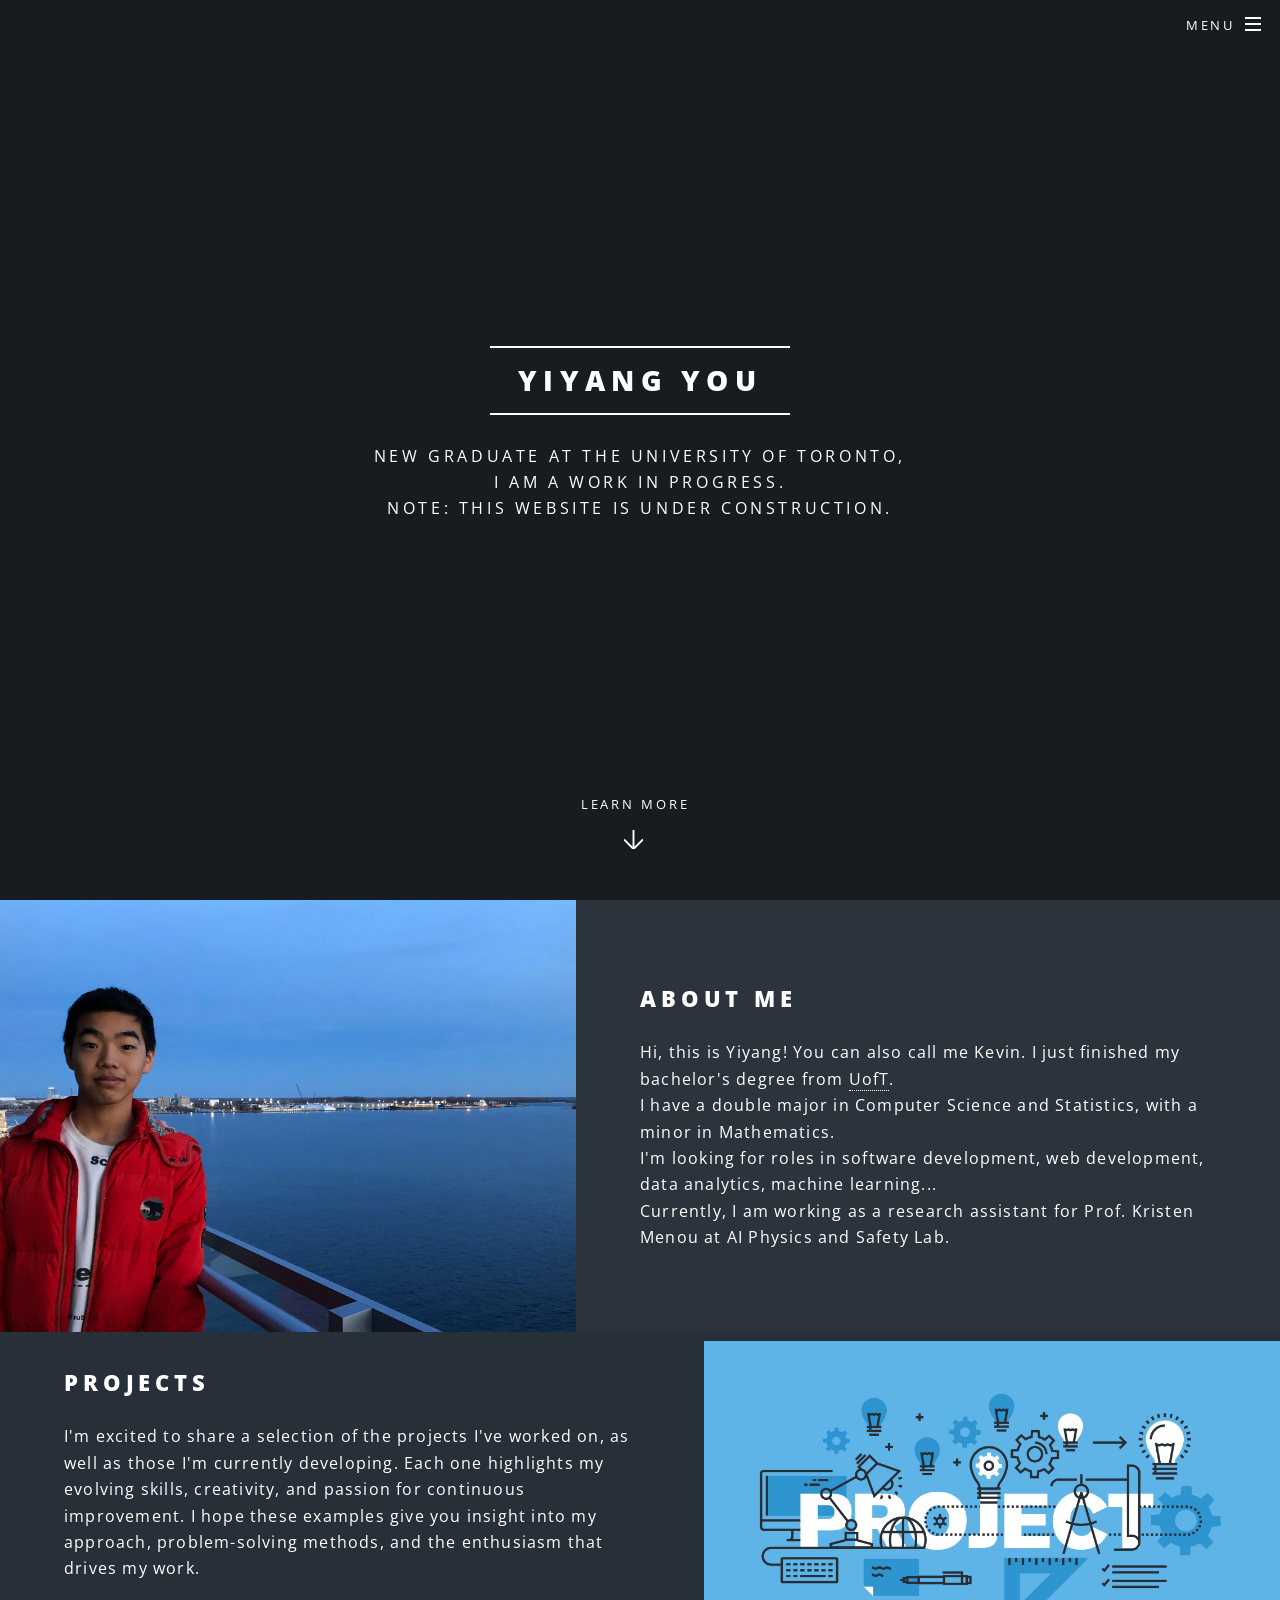
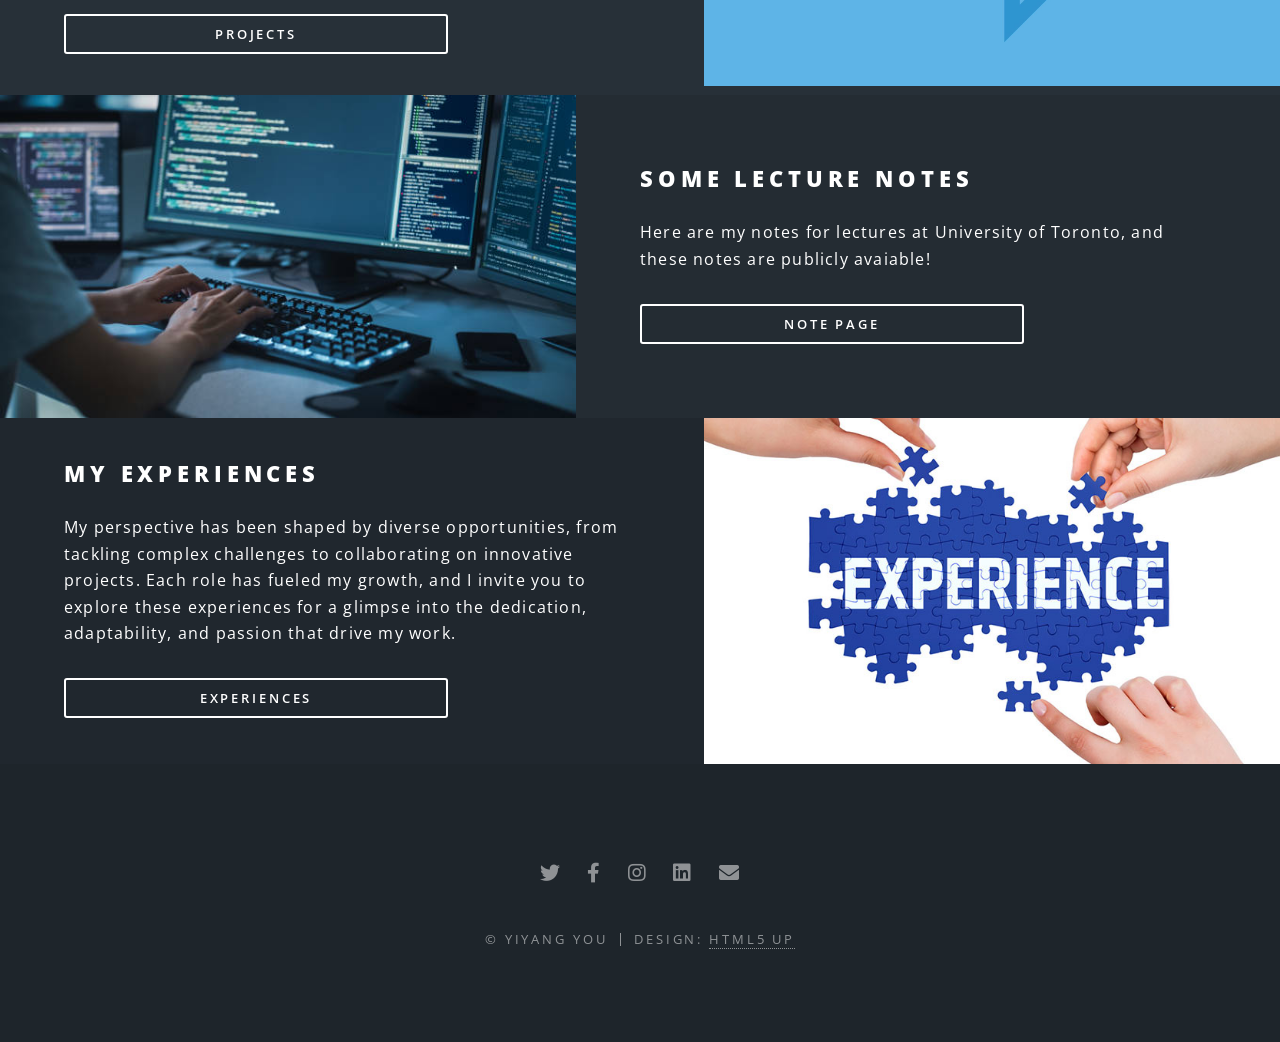
==== commit dc4b6e3d: "updates contents" ====
--- a/index.html
+++ b/index.html
@@ -64,7 +64,7 @@
 							</div>
 						</section>
 						<section class="spotlight">
-							<div class="image"><img src="images/projects.jpg" alt="" style="height:100%"/></div>
+							<div class="image"><img src="images/pic03-2.jpg" alt="" /></div>
 							<div class="content">
 								<h2>Projects</h2>
 								<p>I'm excited to share a selection of the projects I've worked on, as well as those I'm currently developing. Each one highlights my evolving skills, creativity, and passion for continuous improvement. I hope these examples give you insight into my approach, problem-solving methods, and the enthusiasm that drives my work.
@@ -75,7 +75,8 @@
 							</div>
 						</section>
 						<section class="spotlight">
-							<div class="image"><img src="images/pic03.jpg" alt="" /></div><div class="content">
+							<div class="image"><img src="images/projects.jpg" alt="" /></div>
+							<div class="content">
 								<h2>Some Lecture Notes</h2>
 								<p>Here are my notes for lectures at University of Toronto, and these notes are publicly avaiable!</p>
 
@@ -85,7 +86,8 @@
 							</div>
 						</section>
 						<section class="spotlight">
-							<div class="image"><img src="images/pic03.jpg" alt="" /></div><div class="content">
+							<div class="image"><img src="images/pic03-1.jpg" alt="" /></div>
+							<div class="content">
 								<h2>My Experiences</h2>
 								<p>My perspective has been shaped by diverse opportunities, from tackling complex challenges to collaborating on innovative projects. Each role has fueled my growth, and I invite you to explore these experiences for a glimpse into the dedication, adaptability, and passion that drive my work.</p>
 
@@ -97,7 +99,7 @@
 					</section>
 
 				<!-- Three -->
-					<section id="three" class="wrapper style3 special">
+					<!-- <section id="three" class="wrapper style3 special">
 						<div class="inner">
 							<header class="major">
 								<h2>Accumsan mus tortor nunc aliquet</h2>
@@ -131,10 +133,10 @@
 								</li>
 							</ul>
 						</div>
-					</section>
+					</section> -->
 
 				<!-- CTA -->
-					<section id="cta" class="wrapper style4">
+					<!-- <section id="cta" class="wrapper style4">
 						<div class="inner">
 							<header>
 								<h2>Arcue ut vel commodo</h2>
@@ -145,7 +147,7 @@
 								<li><a href="#" class="button fit">Learn More</a></li>
 							</ul>
 						</div>
-					</section>
+					</section> -->
 
 				<!-- Footer -->
 					<footer id="footer">
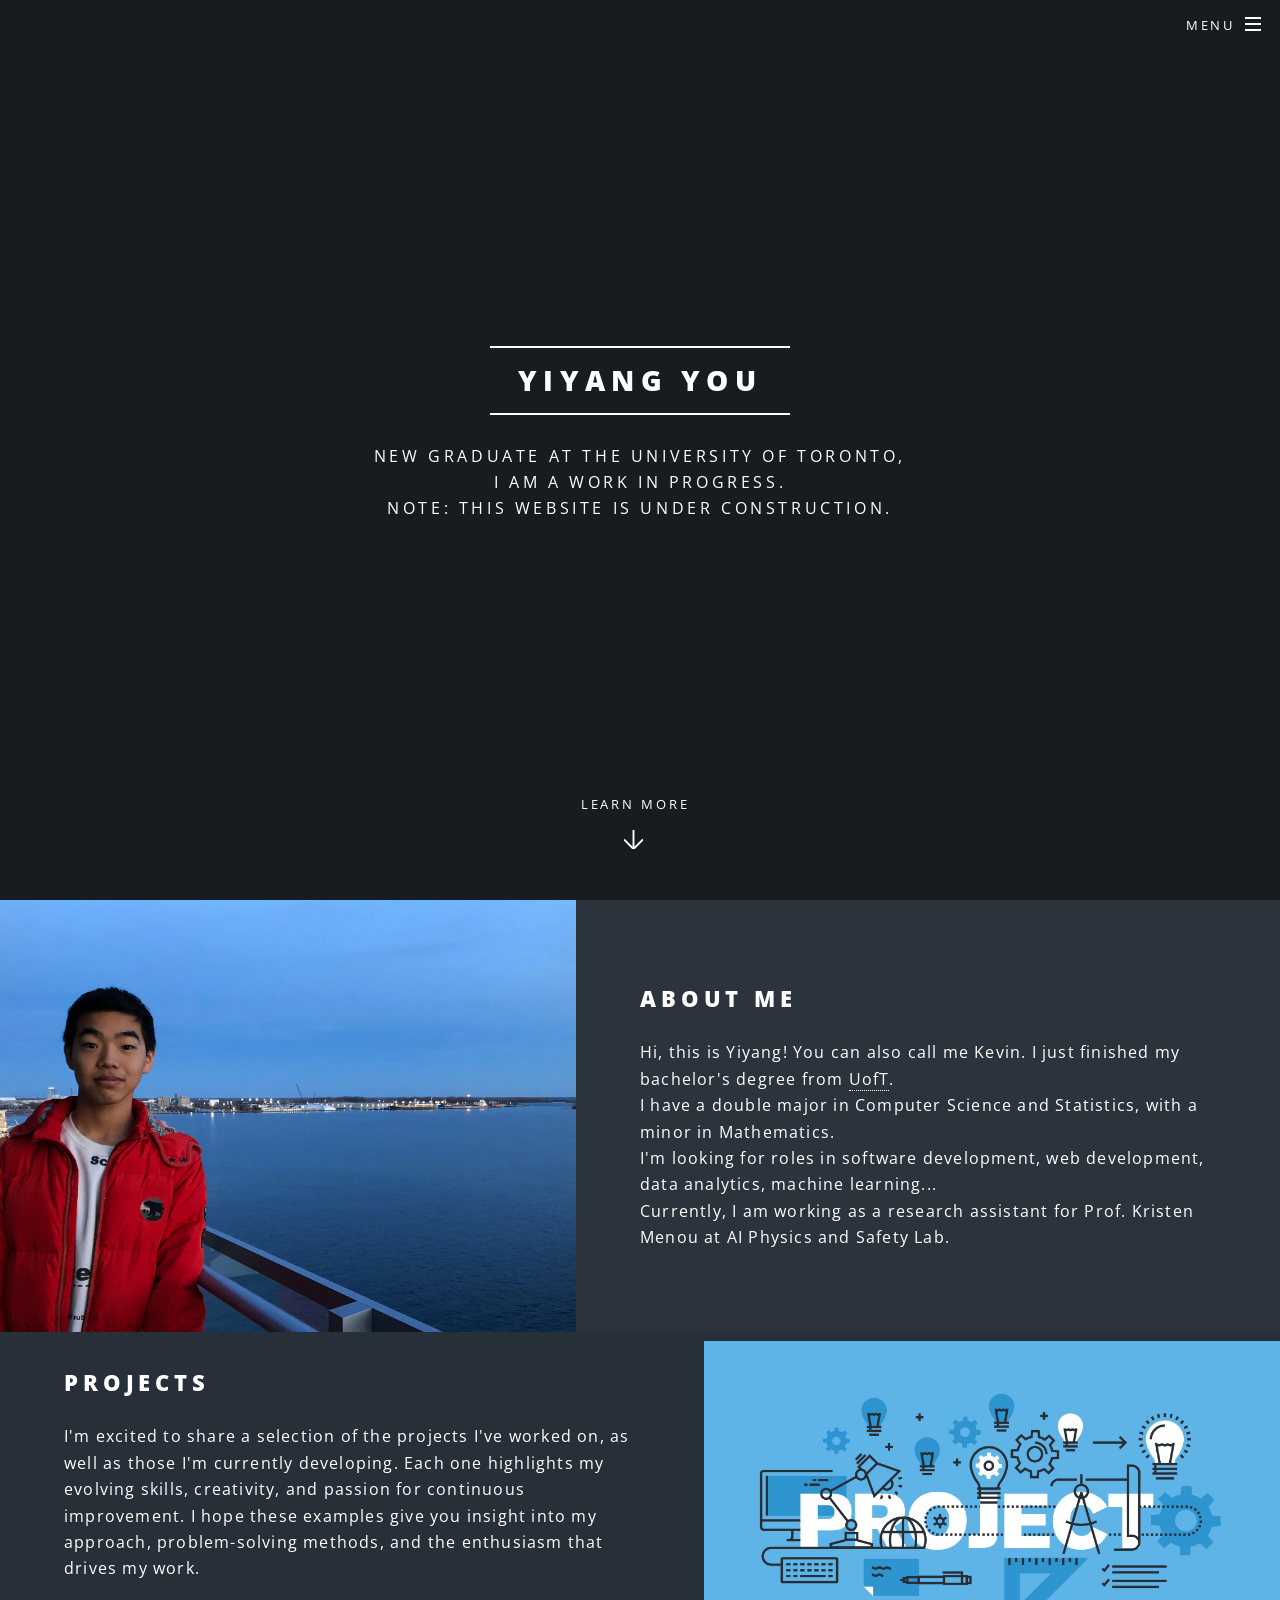
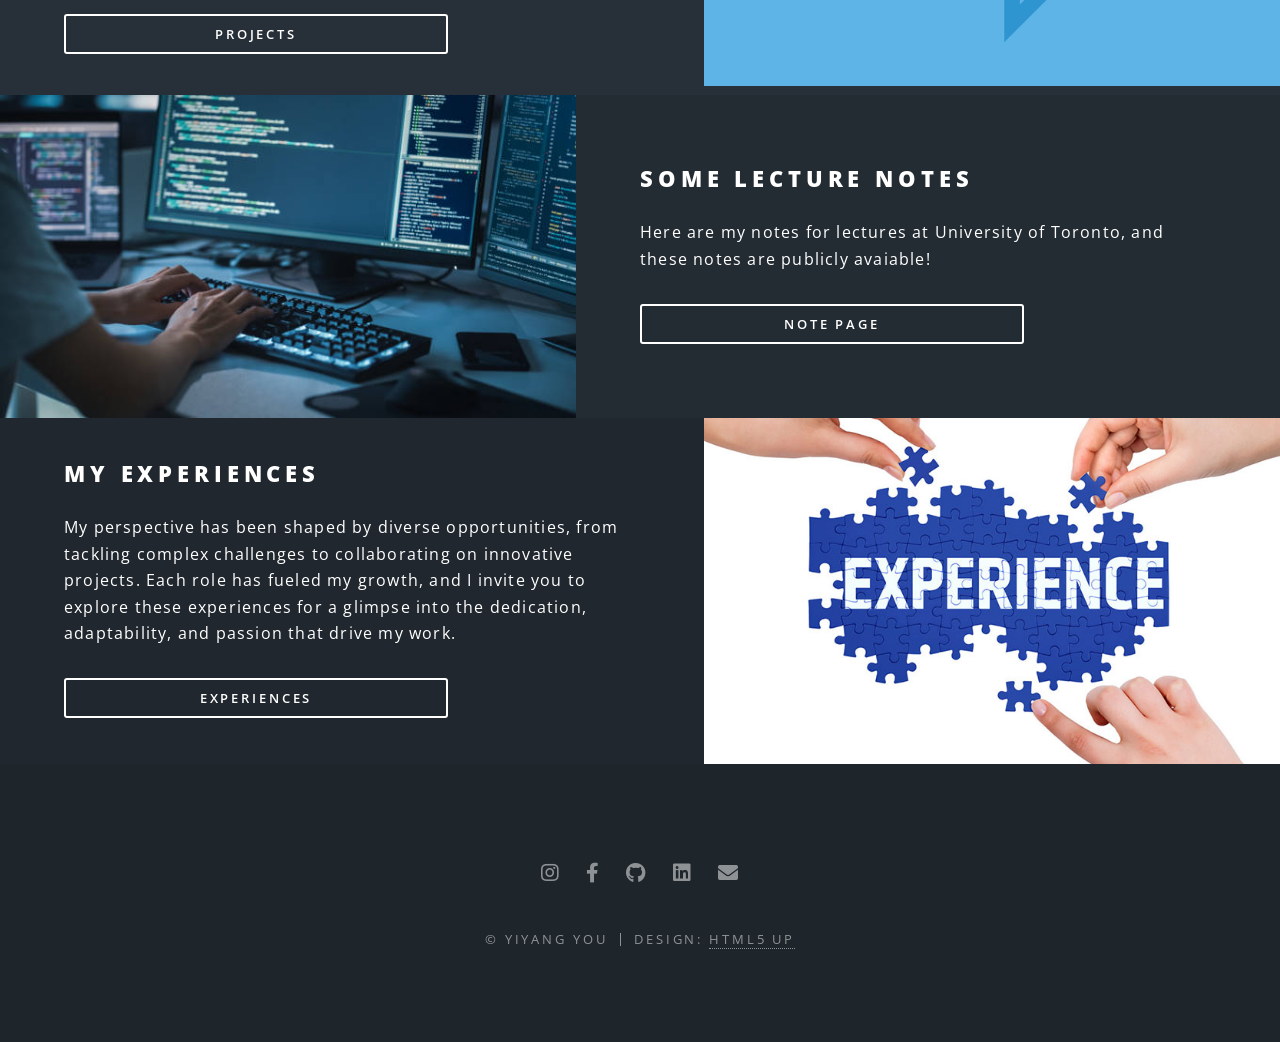
==== commit 87eef6cd: "edit footer" ====
--- a/index.html
+++ b/index.html
@@ -152,11 +152,11 @@
 				<!-- Footer -->
 					<footer id="footer">
 						<ul class="icons">
-							<li><a href="#" class="icon brands fa-twitter"><span class="label">Twitter</span></a></li>
-							<li><a href="#" class="icon brands fa-facebook-f"><span class="label">Facebook</span></a></li>
-							<li><a href="#" class="icon brands fa-instagram"><span class="label">Instagram</span></a></li>
-							<li><a href="#" class="icon brands fa-linkedin"><span class="label">Linkedin</span></a></li>
-							<li><a href="#" class="icon solid fa-envelope"><span class="label">Email</span></a></li>
+							<li><a href="https://www.instagram.com/kevinluckyyou/" class="icon brands fa-instagram"><span class="label">Instagram</span></a></li>
+							<li><a href="https://www.facebook.com/kevin.you.5811" class="icon brands fa-facebook-f"><span class="label">Facebook</span></a></li>
+							<li><a href="https://github.com/Kluckyyou" class="icon brands fa-github"><span class="label">Github</span></a></li>
+							<li><a href="https://www.linkedin.com/in/yiyang-kevin-you/" class="icon brands fa-linkedin"><span class="label">Linkedin</span></a></li>
+							<li><a href="mailto:kevin.you@mail.utoronto.ca" class="icon solid fa-envelope"><span class="label">Email</span></a></li>
 						</ul>
 						<ul class="copyright">
 							<li>&copy; Yiyang You</li><li>Design: <a href="http://html5up.net">HTML5 UP</a></li>
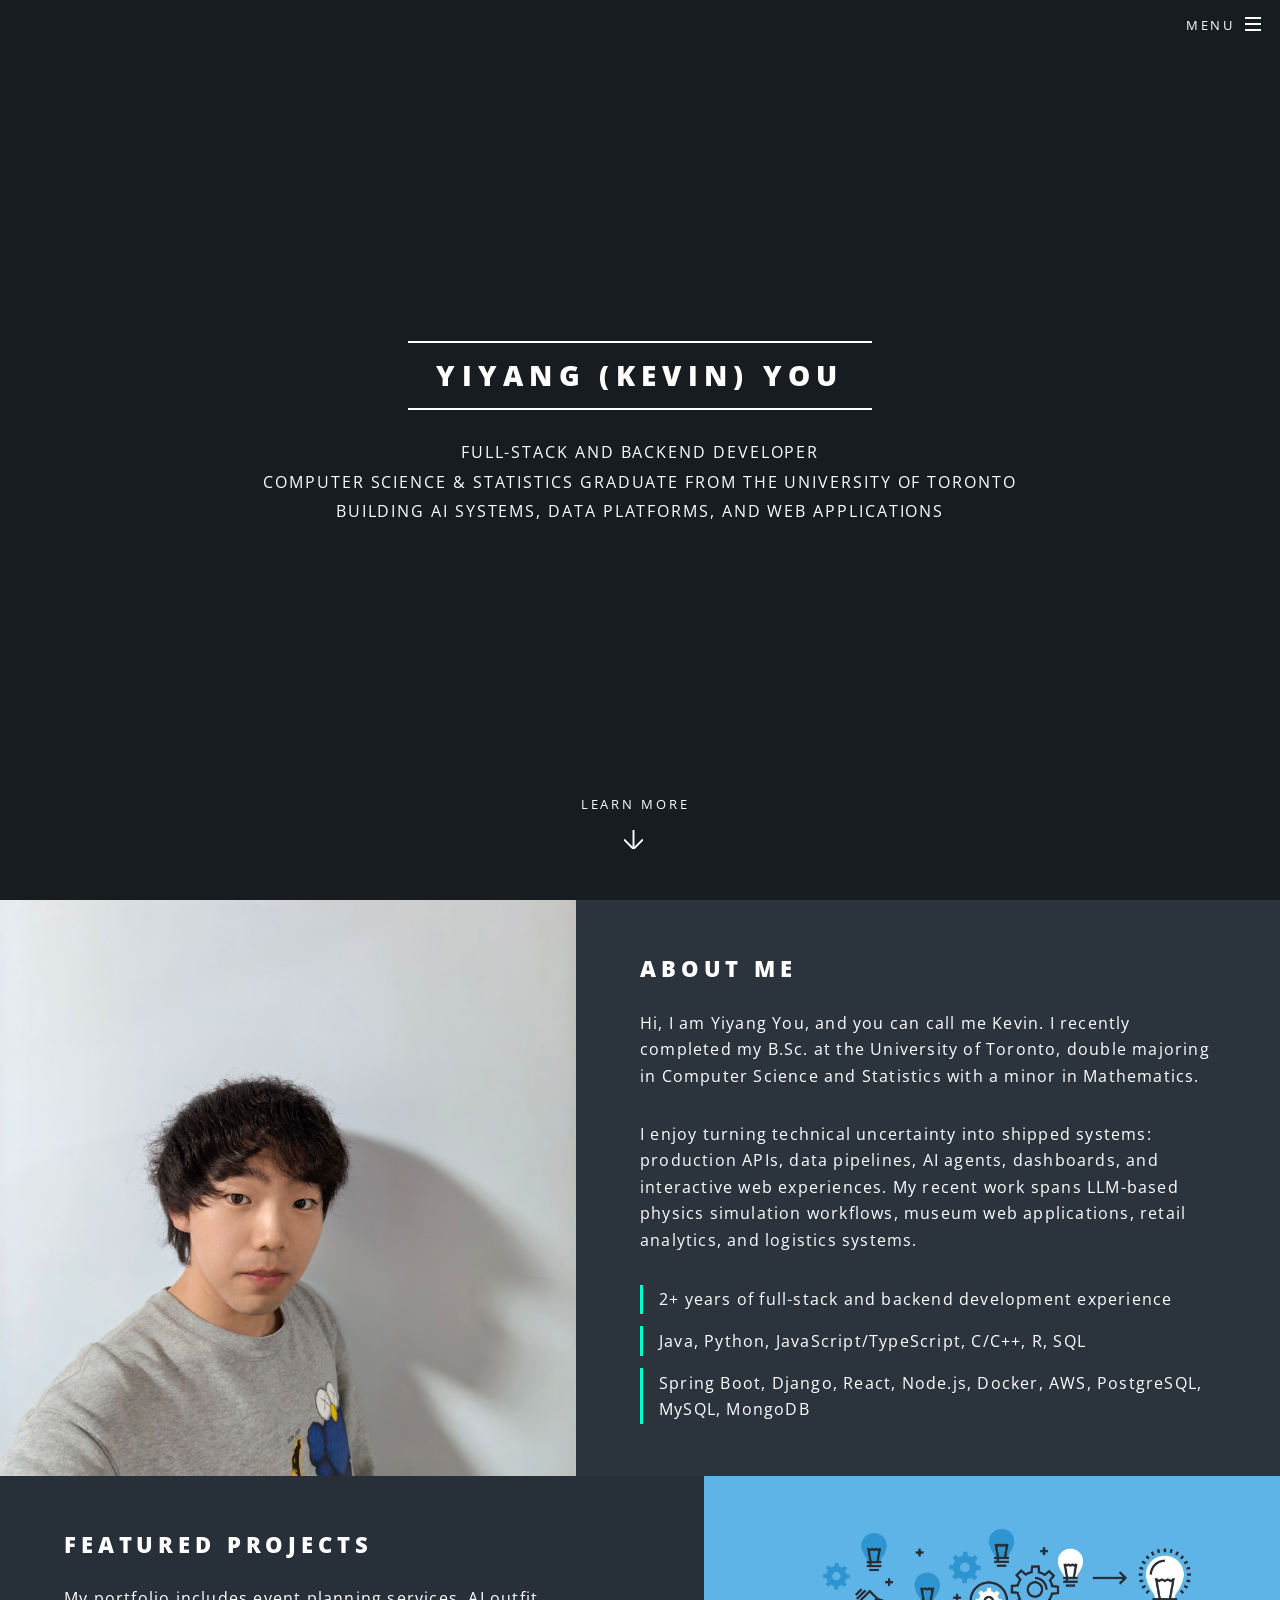
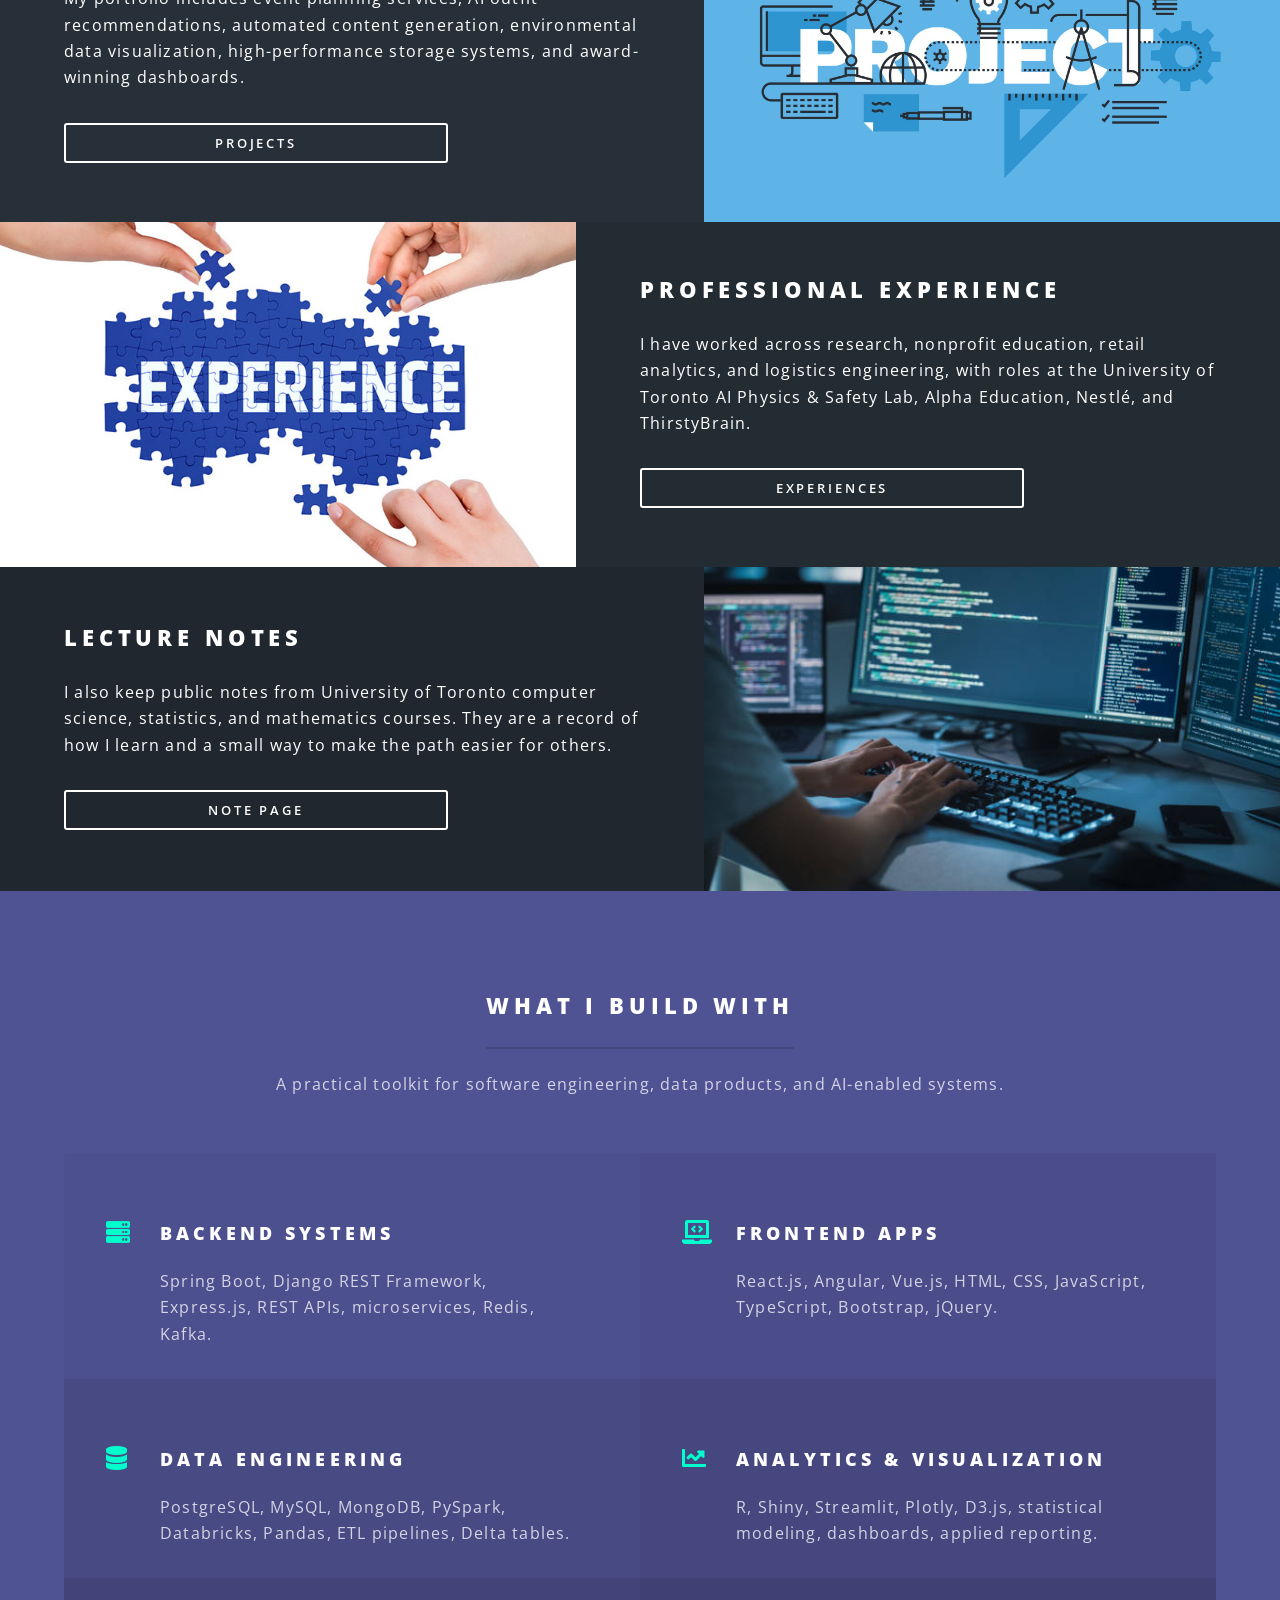
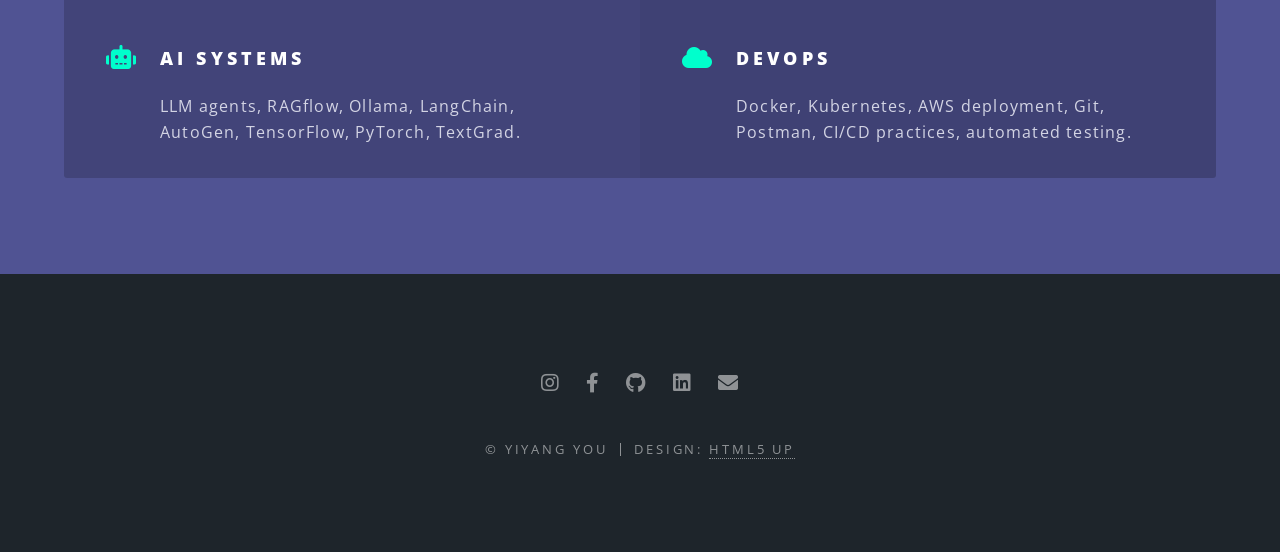
==== commit 59a7cb1c: "update personal website experiences" ====
--- a/index.html
+++ b/index.html
@@ -6,7 +6,7 @@
 -->
 <html>
 	<head>
-		<title>Yiyang You</title>
+		<title>Yiyang (Kevin) You</title>
 		<meta charset="utf-8" />
 		<meta name="viewport" content="width=device-width, initial-scale=1, user-scalable=no" />
 		<link rel="stylesheet" href="assets/css/main.css" />
@@ -40,114 +40,96 @@
 				<!-- Banner -->
 					<section id="banner">
 						<div class="inner">
-							<h2>Yiyang You</h2>
-							<p>New Graduate At The University of Toronto,<br />
-							I am a work in progress. <br />
-							NOTE: This website is under construction.
-							</p>
+							<h2>Yiyang (Kevin) You</h2>
+							<p class="hero-intro">Full-stack and backend developer<br />
+							Computer Science &amp; Statistics graduate from the University of Toronto<br />
+							Building AI systems, data platforms, and web applications</p>
 						</div>
-						<a href="#one" class="more scrolly">Learn More</a>
+						<a href="#two" class="more scrolly">Learn More</a>
 					</section>
 
+				<!-- Spotlight -->
 					<section id="two" class="wrapper alt style2">
-						<section class="spotlight">
-							<div class="image"><img src="images/self.jpg" alt="" /></div>
+						<section class="spotlight profile-spotlight">
+							<div class="image"><img src="images/kevin-selfie.jpg" alt="Yiyang Kevin You" /></div>
 							<div class="content">
 								<h2>About Me</h2>
-								<p>Hi, this is Yiyang! You can also call me Kevin. I just finished my bachelor's degree from <a href="https://www.utoronto.ca/">UofT</a>.
-								<br />
-								I have a double major in Computer Science and Statistics, with a minor in Mathematics.
-								<br />
-								I'm looking for roles in software development, web development, data analytics, machine learning...
-								<br />
-								Currently, I am working as a research assistant for Prof. Kristen Menou at AI Physics and Safety Lab.</p>
+								<p>Hi, I am Yiyang You, and you can call me Kevin. I recently completed my B.Sc. at the University of Toronto, double majoring in Computer Science and Statistics with a minor in Mathematics.</p>
+								<p>I enjoy turning technical uncertainty into shipped systems: production APIs, data pipelines, AI agents, dashboards, and interactive web experiences. My recent work spans LLM-based physics simulation workflows, museum web applications, retail analytics, and logistics systems.</p>
+								<ul class="resume-highlights">
+									<li>2+ years of full-stack and backend development experience</li>
+									<li>Java, Python, JavaScript/TypeScript, C/C++, R, SQL</li>
+									<li>Spring Boot, Django, React, Node.js, Docker, AWS, PostgreSQL, MySQL, MongoDB</li>
+								</ul>
 							</div>
 						</section>
 						<section class="spotlight">
-							<div class="image"><img src="images/pic03-2.jpg" alt="" /></div>
+							<div class="image"><img src="images/pic03-2.jpg" alt="Project work preview" /></div>
 							<div class="content">
-								<h2>Projects</h2>
-								<p>I'm excited to share a selection of the projects I've worked on, as well as those I'm currently developing. Each one highlights my evolving skills, creativity, and passion for continuous improvement. I hope these examples give you insight into my approach, problem-solving methods, and the enthusiasm that drives my work.
-								</p>
+								<h2>Featured Projects</h2>
+								<p>My portfolio includes event planning services, AI outfit recommendations, automated content generation, environmental data visualization, high-performance storage systems, and award-winning dashboards.</p>
 								<ul class="actions stacked">
 									<li><a href="projects.html" class="button fit">Projects</a></li>
 								</ul>
 							</div>
 						</section>
 						<section class="spotlight">
-							<div class="image"><img src="images/projects.jpg" alt="" /></div>
+							<div class="image"><img src="images/pic03-1.jpg" alt="Professional experience preview" /></div>
 							<div class="content">
-								<h2>Some Lecture Notes</h2>
-								<p>Here are my notes for lectures at University of Toronto, and these notes are publicly avaiable!</p>
-
+								<h2>Professional Experience</h2>
+								<p>I have worked across research, nonprofit education, retail analytics, and logistics engineering, with roles at the University of Toronto AI Physics &amp; Safety Lab, Alpha Education, Nestl&eacute;, and ThirstyBrain.</p>
+								<ul class="actions stacked">
+									<li><a href="experiences.html" class="button fit">Experiences</a></li>
+								</ul>
+							</div>
+						</section>
+						<section class="spotlight">
+							<div class="image"><img src="images/projects.jpg" alt="Lecture notes preview" /></div>
+							<div class="content">
+								<h2>Lecture Notes</h2>
+								<p>I also keep public notes from University of Toronto computer science, statistics, and mathematics courses. They are a record of how I learn and a small way to make the path easier for others.</p>
 								<ul class="actions stacked">
 									<li><a href="note_page.html" class="button fit">Note Page</a></li>
 								</ul>
 							</div>
 						</section>
-						<section class="spotlight">
-							<div class="image"><img src="images/pic03-1.jpg" alt="" /></div>
-							<div class="content">
-								<h2>My Experiences</h2>
-								<p>My perspective has been shaped by diverse opportunities, from tackling complex challenges to collaborating on innovative projects. Each role has fueled my growth, and I invite you to explore these experiences for a glimpse into the dedication, adaptability, and passion that drive my work.</p>
-
-								<ul class="actions stacked">
-									<li><a href="experiences.html" class="button fit">Experiences</a></li>
-								</ul>
-							</div>
-						</section>
 					</section>
 
-				<!-- Three -->
-					<!-- <section id="three" class="wrapper style3 special">
+				<!-- Skills -->
+					<section id="three" class="wrapper style3 special">
 						<div class="inner">
 							<header class="major">
-								<h2>Accumsan mus tortor nunc aliquet</h2>
-								<p>Aliquam ut ex ut augue consectetur interdum. Donec amet imperdiet eleifend<br />
-								fringilla tincidunt. Nullam dui leo Aenean mi ligula, rhoncus ullamcorper.</p>
+								<h2>What I Build With</h2>
+								<p>A practical toolkit for software engineering, data products, and AI-enabled systems.</p>
 							</header>
-							<ul class="features">
-								<li class="icon fa-paper-plane">
-									<h3>Arcu accumsan</h3>
-									<p>Augue consectetur sed interdum imperdiet et ipsum. Mauris lorem tincidunt nullam amet leo Aenean ligula consequat consequat.</p>
+							<ul class="features skill-features">
+								<li class="icon solid fa-server">
+									<h3>Backend Systems</h3>
+									<p>Spring Boot, Django REST Framework, Express.js, REST APIs, microservices, Redis, Kafka.</p>
 								</li>
-								<li class="icon solid fa-laptop">
-									<h3>Ac Augue Eget</h3>
-									<p>Augue consectetur sed interdum imperdiet et ipsum. Mauris lorem tincidunt nullam amet leo Aenean ligula consequat consequat.</p>
+								<li class="icon solid fa-laptop-code">
+									<h3>Frontend Apps</h3>
+									<p>React.js, Angular, Vue.js, HTML, CSS, JavaScript, TypeScript, Bootstrap, jQuery.</p>
 								</li>
-								<li class="icon solid fa-code">
-									<h3>Mus Scelerisque</h3>
-									<p>Augue consectetur sed interdum imperdiet et ipsum. Mauris lorem tincidunt nullam amet leo Aenean ligula consequat consequat.</p>
+								<li class="icon solid fa-database">
+									<h3>Data Engineering</h3>
+									<p>PostgreSQL, MySQL, MongoDB, PySpark, Databricks, Pandas, ETL pipelines, Delta tables.</p>
 								</li>
-								<li class="icon solid fa-headphones-alt">
-									<h3>Mauris Imperdiet</h3>
-									<p>Augue consectetur sed interdum imperdiet et ipsum. Mauris lorem tincidunt nullam amet leo Aenean ligula consequat consequat.</p>
+								<li class="icon solid fa-chart-line">
+									<h3>Analytics &amp; Visualization</h3>
+									<p>R, Shiny, Streamlit, Plotly, D3.js, statistical modeling, dashboards, applied reporting.</p>
 								</li>
-								<li class="icon fa-heart">
-									<h3>Aenean Primis</h3>
-									<p>Augue consectetur sed interdum imperdiet et ipsum. Mauris lorem tincidunt nullam amet leo Aenean ligula consequat consequat.</p>
+								<li class="icon solid fa-robot">
+									<h3>AI Systems</h3>
+									<p>LLM agents, RAGflow, Ollama, LangChain, AutoGen, TensorFlow, PyTorch, TextGrad.</p>
 								</li>
-								<li class="icon fa-flag">
-									<h3>Tortor Ut</h3>
-									<p>Augue consectetur sed interdum imperdiet et ipsum. Mauris lorem tincidunt nullam amet leo Aenean ligula consequat consequat.</p>
+								<li class="icon solid fa-cloud">
+									<h3>DevOps</h3>
+									<p>Docker, Kubernetes, AWS deployment, Git, Postman, CI/CD practices, automated testing.</p>
 								</li>
 							</ul>
 						</div>
-					</section> -->
-
-				<!-- CTA -->
-					<!-- <section id="cta" class="wrapper style4">
-						<div class="inner">
-							<header>
-								<h2>Arcue ut vel commodo</h2>
-								<p>Aliquam ut ex ut augue consectetur interdum endrerit imperdiet amet eleifend fringilla.</p>
-							</header>
-							<ul class="actions stacked">
-								<li><a href="#" class="button fit primary">Activate</a></li>
-								<li><a href="#" class="button fit">Learn More</a></li>
-							</ul>
-						</div>
-					</section> -->
+					</section>
 
 				<!-- Footer -->
 					<footer id="footer">
@@ -175,4 +157,4 @@
 			<script src="assets/js/main.js"></script>
 
 	</body>
-</html>+</html>
--- a/assets/css/main.css
+++ b/assets/css/main.css
@@ -4000,4 +4000,70 @@
 
 .large {
 	font-size: 150%;
-	}+	}
+
+/* Site refinements */
+
+	#banner .hero-intro {
+		letter-spacing: 0.12em;
+		line-height: 1.85em;
+		margin-left: auto;
+		margin-right: auto;
+		max-width: 54em;
+	}
+
+	.profile-spotlight .image img {
+		aspect-ratio: 1 / 1;
+		object-fit: cover;
+		object-position: center 68%;
+	}
+
+	.resume-highlights {
+		list-style: none;
+		margin: 0 0 2em 0;
+		padding-left: 0;
+	}
+
+	.resume-highlights li {
+		border-left: solid 3px #00ffcc;
+		margin: 0 0 0.75em 0;
+		padding: 0.1em 0 0.1em 1em;
+	}
+
+	.skill-features p {
+		margin-bottom: 0;
+	}
+
+	.entry {
+		margin-bottom: 3em;
+	}
+
+	.entry:last-child {
+		margin-bottom: 0;
+	}
+
+	.entry-meta {
+		color: #7a7480;
+		font-size: 0.9em;
+		font-weight: 600;
+		letter-spacing: 0.075em;
+		margin: -0.75em 0 1.25em 0;
+		text-transform: uppercase;
+	}
+
+	.resume-list li {
+		margin-bottom: 0.65em;
+	}
+
+	@media screen and (max-width: 736px) {
+
+		#banner .hero-intro {
+			letter-spacing: 0.08em;
+			line-height: 1.6em;
+		}
+
+		.entry-meta {
+			letter-spacing: 0.045em;
+		}
+
+	}
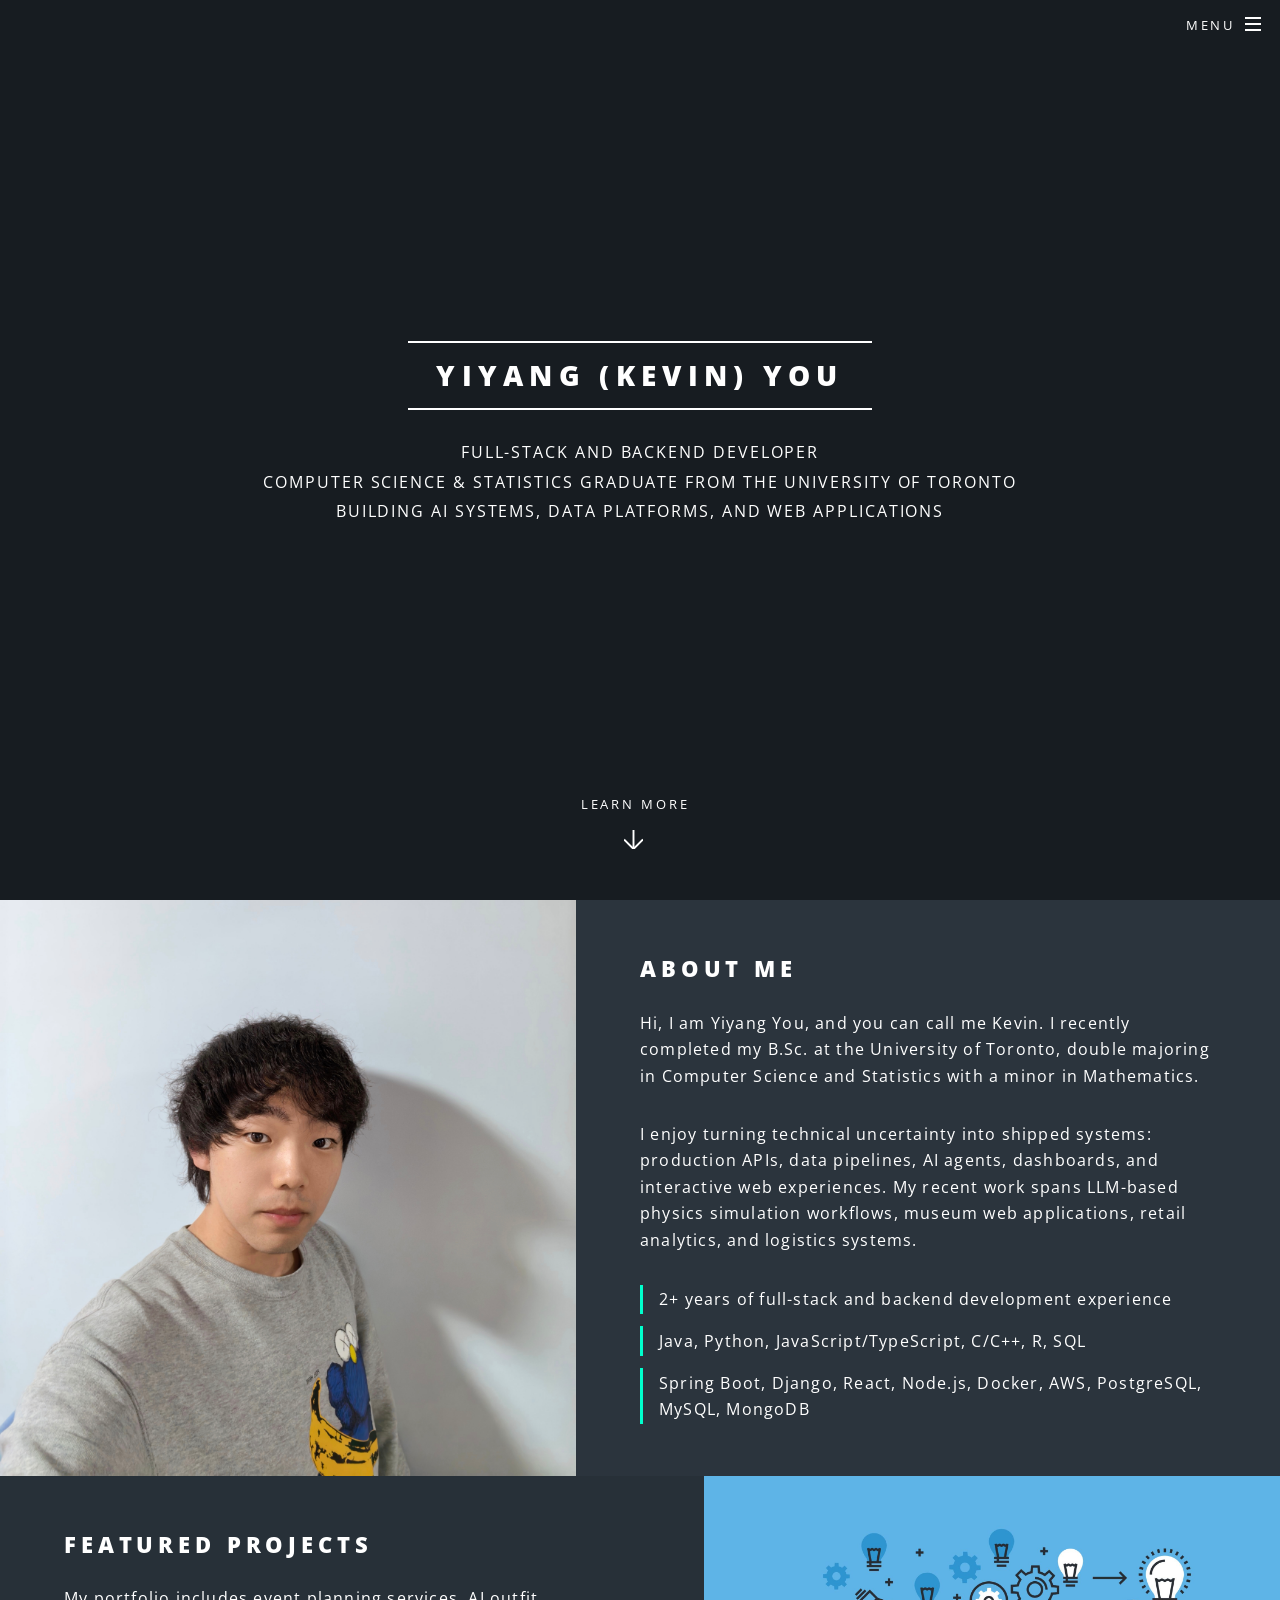
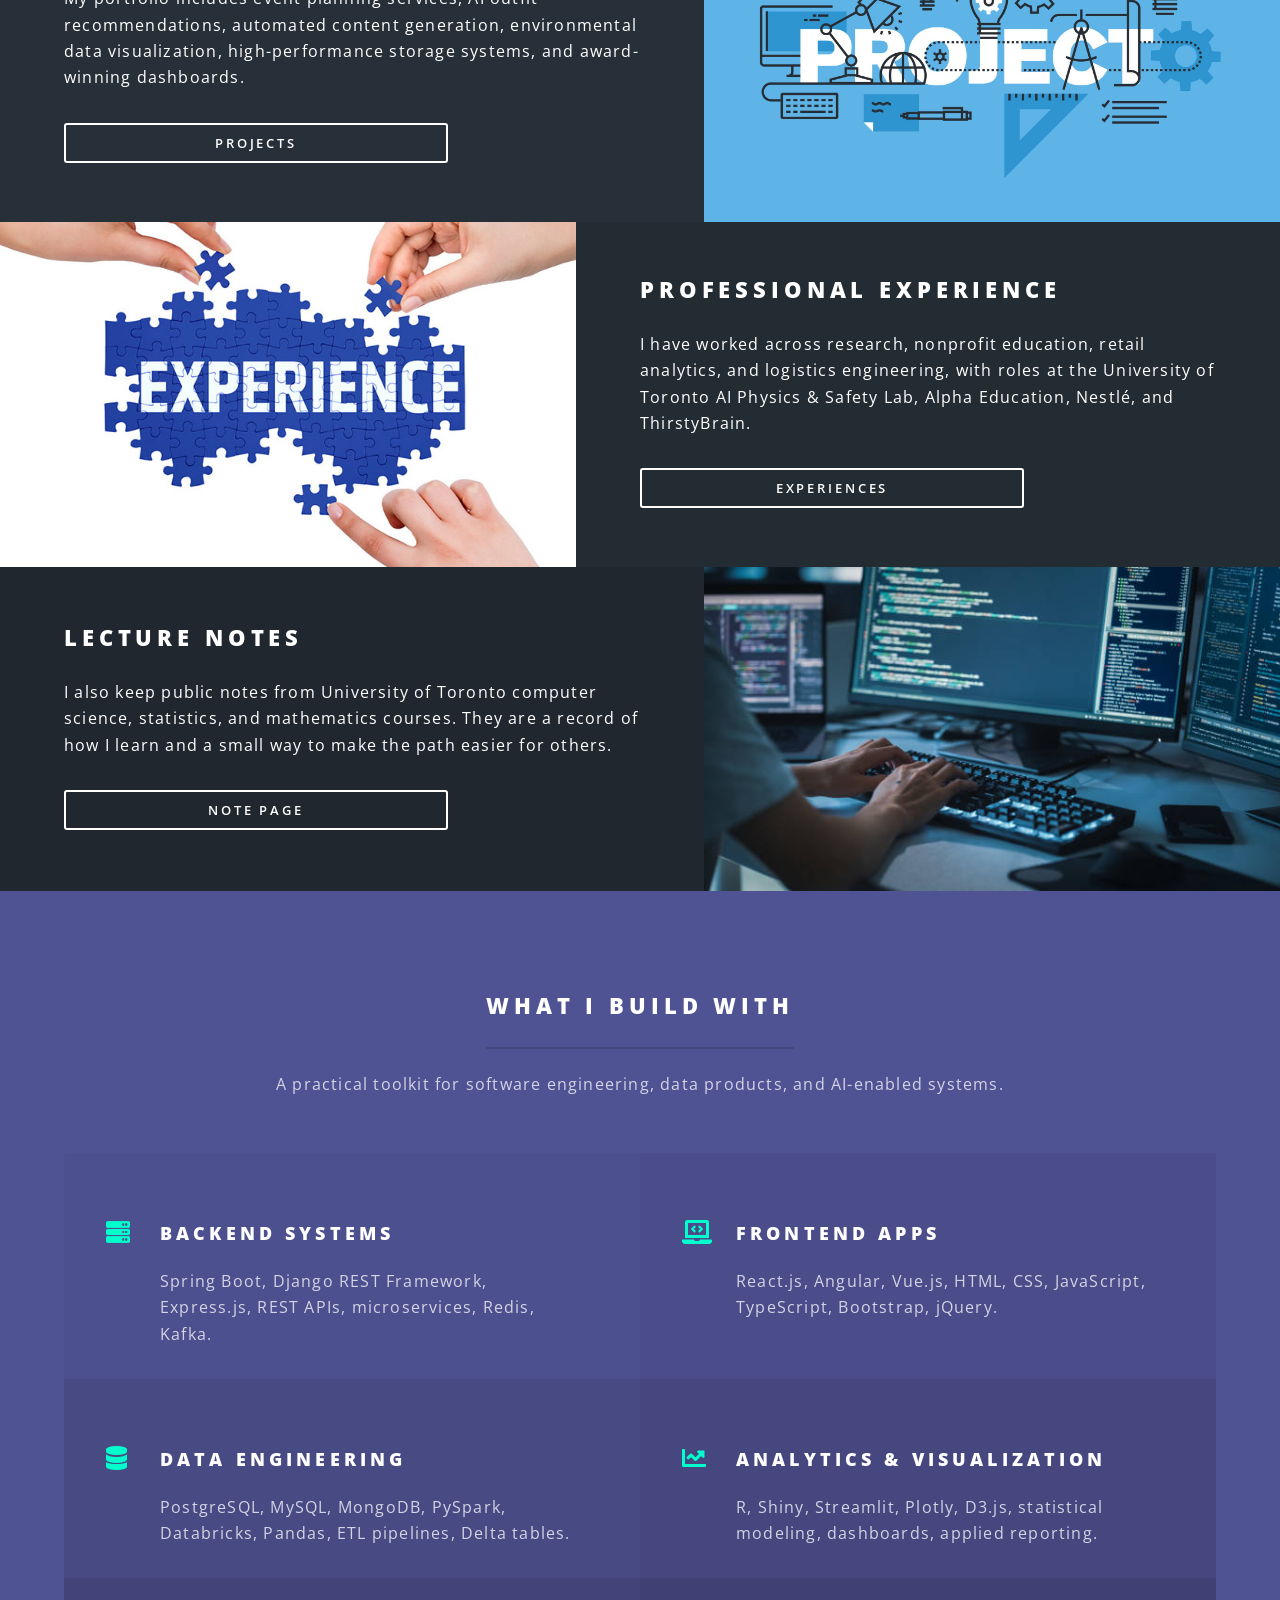
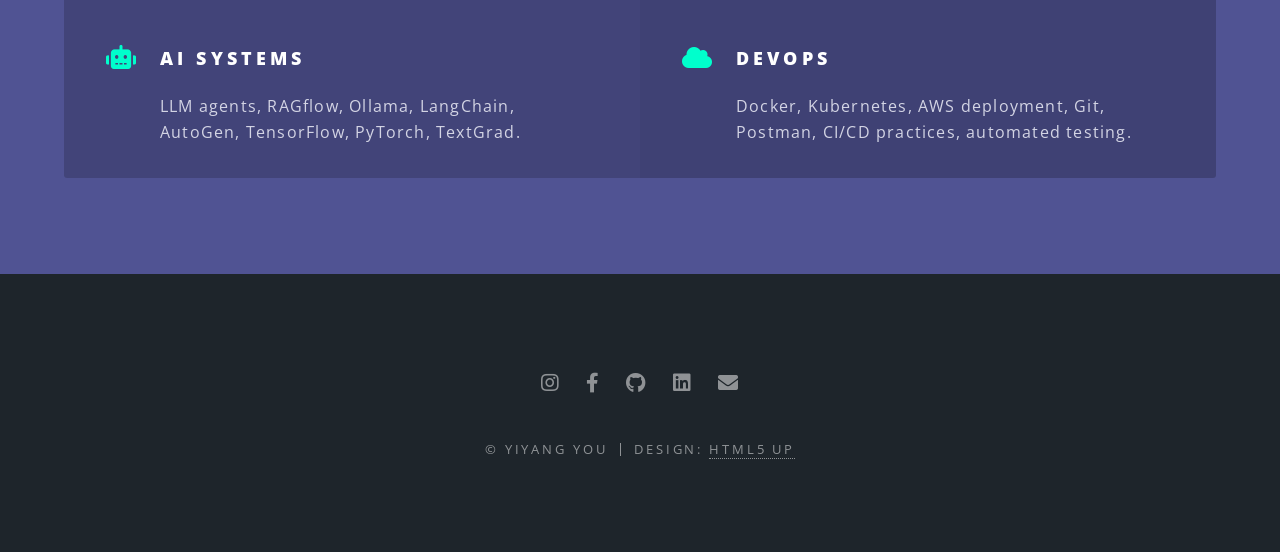
==== commit 8d9b7ed3: "revise" ====
--- a/index.html
+++ b/index.html
@@ -51,7 +51,7 @@
 				<!-- Spotlight -->
 					<section id="two" class="wrapper alt style2">
 						<section class="spotlight profile-spotlight">
-							<div class="image"><img src="images/kevin-selfie.jpg" alt="Yiyang Kevin You" /></div>
+							<div class="image"><img src="images/self.jpg" alt="Yiyang Kevin You" /></div>
 							<div class="content">
 								<h2>About Me</h2>
 								<p>Hi, I am Yiyang You, and you can call me Kevin. I recently completed my B.Sc. at the University of Toronto, double majoring in Computer Science and Statistics with a minor in Mathematics.</p>
